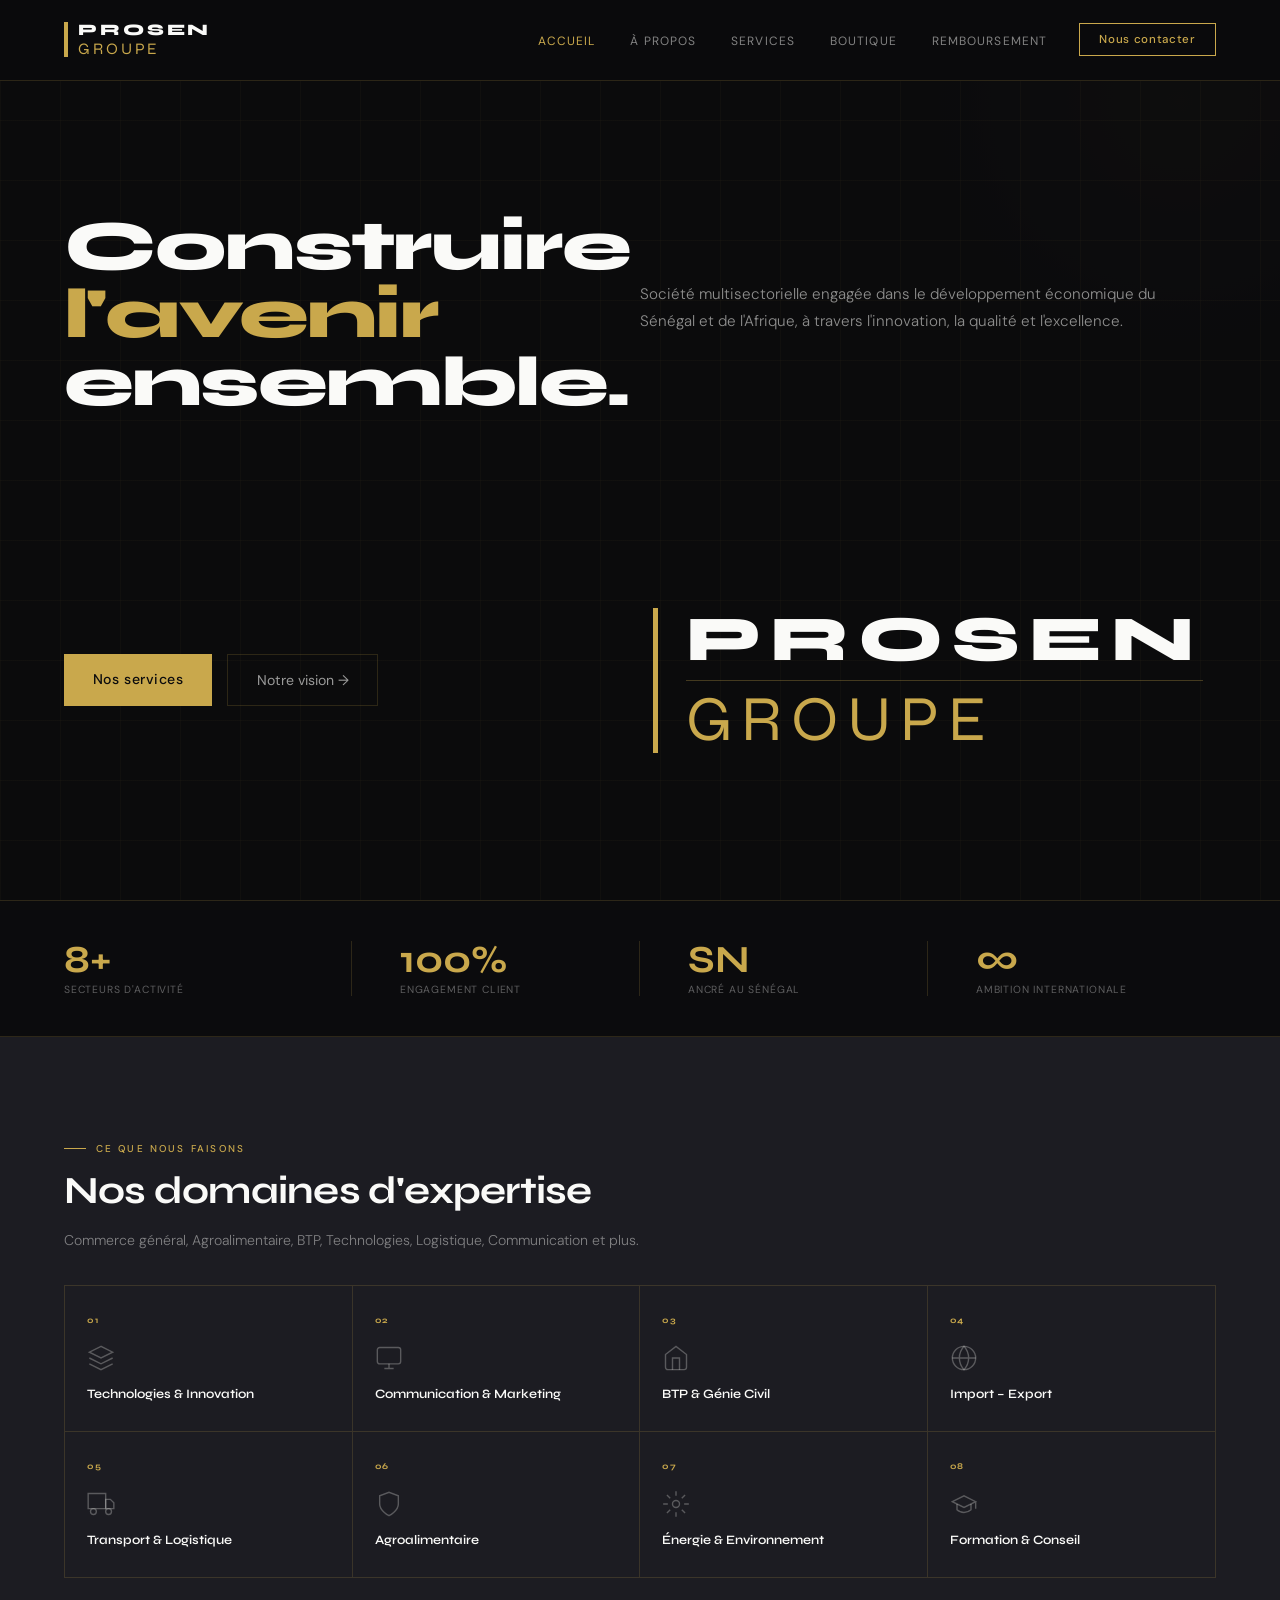
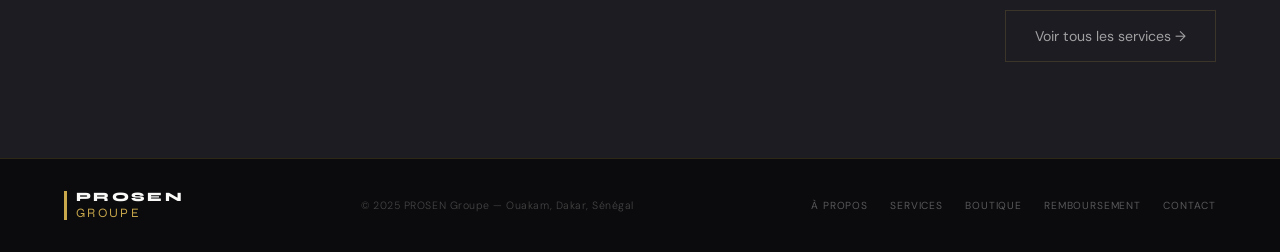
==== index.html @ 1f520aa5 "Ajout d'images professionnelles sur 3 pages Hero accueil, bloc visuel À propos, bannière Services.  " ====
<!DOCTYPE html>
<html lang="fr">
<head>
<meta charset="UTF-8"/><meta name="viewport" content="width=device-width, initial-scale=1.0"/>
<title>PROSEN Groupe — Accueil</title>
<link rel="preconnect" href="https://fonts.googleapis.com"/>
<link rel="preconnect" href="https://fonts.gstatic.com" crossorigin/>
<link href="https://fonts.googleapis.com/css2?family=Syne:wght@400;600;700;800&family=DM+Sans:opsz,wght@9..40,300;9..40,400;9..40,500&display=swap" rel="stylesheet"/>
<link rel="stylesheet" href="style.css"/>
</head>
<body>
<nav id="nav">
  <a href="index.html" class="logo-mark">
    <div class="logo-bar"></div>
    <div class="logo-text-block"><span class="logo-primary">PROSEN</span><span class="logo-secondary">GROUPE</span></div>
  </a>
  <div class="nav-right">
    <ul class="nav-links-desktop">
      <li><a href="index.html" class="active">Accueil</a></li>
      <li><a href="apropos.html">À propos</a></li>
      <li><a href="services.html">Services</a></li>
      <li><a href="boutique.html">Boutique</a></li>
      <li><a href="remboursement.html">Remboursement</a></li>
    </ul>
    <a href="contact.html" class="nav-cta">Nous contacter</a>
    <button class="burger" id="burger" type="button" aria-label="Menu"><span></span><span></span><span></span></button>
  </div>
</nav>
<div class="nav-menu" id="navMenu">
  <a href="index.html" class="active">Accueil</a>
  <a href="apropos.html">À propos</a>
  <a href="services.html">Services</a>
  <a href="boutique.html">Boutique</a>
  <a href="remboursement.html">Remboursement</a>
  <a href="contact.html" class="menu-cta">Nous contacter</a>
</div>

<main>
<section class="hero" style="background-image:url('https://images.unsplash.com/photo-1486325212027-8081e485255e?w=1400&q=80&auto=format&fit=crop');background-size:cover;background-position:center">
  <div style="position:absolute;inset:0;background:rgba(11,11,13,.82);z-index:0"></div>
  <div class="hero-grid"></div>
  <div class="hero-left hero-inner">
    <h1 class="hero-title fade-up d1">Construire<span class="accent">l'avenir</span>ensemble.</h1>
    <p class="hero-desc fade-up d2">Société multisectorielle engagée dans le développement économique du Sénégal et de l'Afrique, à travers l'innovation, la qualité et l'excellence.</p>
    <div class="hero-actions fade-up d3">
      <a href="services.html" class="btn-primary">Nos services</a>
      <a href="apropos.html" class="btn-ghost">Notre vision →</a>
    </div>
    <div class="hero-logo-display" id="heroLogoMobile">
      <div class="hero-logo-bar"></div>
      <div class="hero-logo-words">
        <div class="hero-logo-prosen">PROSEN</div>
        <div class="hero-logo-rule"></div>
        <div class="hero-logo-group">GROUPE</div>
      </div>
    </div>
  </div>
  <div id="heroLogoDesktop" style="display:none;justify-content:center;align-items:center;position:relative;z-index:1">
    <div class="hero-logo-display" style="margin:0;padding:0;border:none">
      <div class="hero-logo-bar"></div>
      <div class="hero-logo-words">
        <div class="hero-logo-prosen">PROSEN</div>
        <div class="hero-logo-rule"></div>
        <div class="hero-logo-group">GROUPE</div>
      </div>
    </div>
  </div>
</section>

<div class="stats-bar">
  <div class="stat-item"><div class="stat-num">8+</div><div class="stat-label">Secteurs d'activité</div></div>
  <div class="stat-item"><div class="stat-num">100%</div><div class="stat-label">Engagement client</div></div>
  <div class="stat-item"><div class="stat-num">SN</div><div class="stat-label">Ancré au Sénégal</div></div>
  <div class="stat-item"><div class="stat-num">∞</div><div class="stat-label">Ambition internationale</div></div>
</div>

<section class="sec" style="background:var(--ink2)">
  <div class="sec-label">Ce que nous faisons</div>
  <h2 class="sec-title">Nos domaines d'expertise</h2>
  <p class="sec-sub" style="margin-bottom:2rem">Commerce général, Agroalimentaire, BTP, Technologies, Logistique, Communication et plus.</p>
  <div class="services-grid">
    <div class="service-card">
      <div class="service-num">01</div>
      <div class="service-icon"><svg viewBox="0 0 24 24" fill="none" stroke="currentColor" stroke-width="1.2"><path d="M12 2L2 7l10 5 10-5-10-5z"/><path d="M2 17l10 5 10-5"/><path d="M2 12l10 5 10-5"/></svg></div>
      <div class="service-name">Technologies &amp; Innovation</div>
    </div>
    <div class="service-card">
      <div class="service-num">02</div>
      <div class="service-icon"><svg viewBox="0 0 24 24" fill="none" stroke="currentColor" stroke-width="1.2"><rect x="2" y="3" width="20" height="14" rx="2"/><path d="M8 21h8M12 17v4"/></svg></div>
      <div class="service-name">Communication &amp; Marketing</div>
    </div>
    <div class="service-card">
      <div class="service-num">03</div>
      <div class="service-icon"><svg viewBox="0 0 24 24" fill="none" stroke="currentColor" stroke-width="1.2"><path d="M3 9l9-7 9 7v11a2 2 0 01-2 2H5a2 2 0 01-2-2z"/><polyline points="9 22 9 12 15 12 15 22"/></svg></div>
      <div class="service-name">BTP &amp; Génie Civil</div>
    </div>
    <div class="service-card">
      <div class="service-num">04</div>
      <div class="service-icon"><svg viewBox="0 0 24 24" fill="none" stroke="currentColor" stroke-width="1.2"><circle cx="12" cy="12" r="10"/><path d="M2 12h20M12 2a15.3 15.3 0 014 10 15.3 15.3 0 01-4 10 15.3 15.3 0 01-4-10 15.3 15.3 0 014-10z"/></svg></div>
      <div class="service-name">Import – Export</div>
    </div>
  </div>
  <div class="services-row2">
    <div class="service-card">
      <div class="service-num">05</div>
      <div class="service-icon"><svg viewBox="0 0 24 24" fill="none" stroke="currentColor" stroke-width="1.2"><path d="M1 3h15v13H1z"/><path d="M16 8h4l3 3v5h-7V8z"/><circle cx="5.5" cy="18.5" r="2.5"/><circle cx="18.5" cy="18.5" r="2.5"/></svg></div>
      <div class="service-name">Transport &amp; Logistique</div>
    </div>
    <div class="service-card">
      <div class="service-num">06</div>
      <div class="service-icon"><svg viewBox="0 0 24 24" fill="none" stroke="currentColor" stroke-width="1.2"><path d="M12 22s8-4 8-10V5l-8-3-8 3v7c0 6 8 10 8 10z"/></svg></div>
      <div class="service-name">Agroalimentaire</div>
    </div>
    <div class="service-card">
      <div class="service-num">07</div>
      <div class="service-icon"><svg viewBox="0 0 24 24" fill="none" stroke="currentColor" stroke-width="1.2"><circle cx="12" cy="12" r="3"/><path d="M12 1v4M12 19v4M4.22 4.22l2.83 2.83M16.95 16.95l2.83 2.83M1 12h4M19 12h4M4.22 19.78l2.83-2.83M16.95 7.05l2.83-2.83"/></svg></div>
      <div class="service-name">Énergie &amp; Environnement</div>
    </div>
    <div class="service-card">
      <div class="service-num">08</div>
      <div class="service-icon"><svg viewBox="0 0 24 24" fill="none" stroke="currentColor" stroke-width="1.2"><path d="M22 10v6M2 10l10-5 10 5-10 5z"/><path d="M6 12v5c3 3 9 3 12 0v-5"/></svg></div>
      <div class="service-name">Formation &amp; Conseil</div>
    </div>
  </div>
  <div style="margin-top:2rem;text-align:right">
    <a href="services.html" class="btn-ghost" style="display:inline-flex">Voir tous les services →</a>
  </div>
</section>
</main>

<footer>
  <div class="logo-mark" style="gap:9px">
    <div class="logo-bar" style="min-height:24px;width:3px"></div>
    <div class="logo-text-block">
      <span style="font-family:'Syne',sans-serif;font-weight:800;font-size:.8rem;letter-spacing:.18em;color:#FAFAF8;line-height:1">PROSEN</span>
      <span style="font-family:'Syne',sans-serif;font-weight:400;font-size:.8rem;letter-spacing:.18em;color:#C9A84C;line-height:1">GROUPE</span>
    </div>
  </div>
  <div class="footer-copy">© 2025 PROSEN Groupe — Ouakam, Dakar, Sénégal</div>
  <div class="footer-links">
    <a href="apropos.html">À propos</a>
    <a href="services.html">Services</a>
    <a href="boutique.html">Boutique</a>
    <a href="remboursement.html">Remboursement</a>
    <a href="contact.html">Contact</a>
  </div>
</footer>
<script src="nav.js"></script>
<script>
function handleResize(){
  const d=window.innerWidth>=1024;
  document.getElementById('heroLogoMobile').style.display=d?'none':'flex';
  document.getElementById('heroLogoDesktop').style.display=d?'flex':'none';
}
handleResize();window.addEventListener('resize',handleResize);
</script>
</body>
</html>
---- style.css ----
:root{
  --gold:#C9A84C;--gold-l:#E8C96A;--gold-d:#9A7A30;
  --ink:#0B0B0D;--ink2:#1C1C22;
  --w:#FAFAF8;--off:#F2F0EA;
  --bd:rgba(201,168,76,.18);
  --D:'Syne',sans-serif;--B:'DM Sans',sans-serif;
}
*,*::before,*::after{box-sizing:border-box;margin:0;padding:0}
html{scroll-behavior:smooth}
body{font-family:var(--B);background:var(--ink);color:var(--w);overflow-x:hidden;min-height:100vh;display:flex;flex-direction:column}
main{flex:1}

@keyframes fadeUp{from{opacity:0;transform:translateY(20px)}to{opacity:1;transform:none}}
@keyframes barGrow{from{transform:scaleY(0);opacity:0}to{transform:scaleY(1);opacity:1}}
.fade-up{animation:fadeUp .8s cubic-bezier(.4,0,.2,1) both}
.d1{animation-delay:.1s}.d2{animation-delay:.22s}.d3{animation-delay:.34s}

/* ── LOGO ── */
.logo-mark{display:flex;align-items:stretch;gap:10px;text-decoration:none}
.logo-bar{width:4px;background:var(--gold);flex-shrink:0;min-height:32px}
.logo-text-block{display:flex;flex-direction:column;justify-content:center;gap:3px}
.logo-primary{font-family:var(--D);font-weight:800;font-size:1rem;letter-spacing:.18em;color:var(--w);line-height:1}
.logo-secondary{font-family:var(--D);font-weight:400;font-size:1rem;letter-spacing:.18em;color:var(--gold);line-height:1}

/* ── NAV ── */
nav{position:fixed;top:0;left:0;right:0;z-index:200;background:rgba(11,11,13,.96);backdrop-filter:blur(20px);-webkit-backdrop-filter:blur(20px);border-bottom:.5px solid var(--bd);padding:1rem 1.5rem;display:flex;align-items:center;justify-content:space-between}
.nav-right{display:flex;align-items:center;gap:1rem}
.nav-cta{font-family:var(--B);font-size:.72rem;font-weight:500;letter-spacing:.06em;padding:.5rem 1.2rem;border:1px solid var(--gold);color:var(--gold);text-decoration:none;transition:all .2s}
.nav-cta:hover{background:var(--gold);color:var(--ink)}
.nav-links-desktop{display:none}
.burger{width:44px;height:44px;display:flex;flex-direction:column;justify-content:center;gap:5px;cursor:pointer;padding:8px;border:none;background:transparent;touch-action:manipulation;-webkit-tap-highlight-color:transparent;flex-shrink:0}
.burger span{display:block;height:1.5px;background:var(--w);transition:all .3s;transform-origin:center;pointer-events:none}
.burger.open span:nth-child(1){transform:translateY(6.5px) rotate(45deg)}
.burger.open span:nth-child(2){opacity:0;transform:scaleX(0)}
.burger.open span:nth-child(3){transform:translateY(-6.5px) rotate(-45deg)}
.nav-menu{position:fixed;top:0;left:0;right:0;bottom:0;background:#0B0B0D;z-index:198;display:flex;flex-direction:column;align-items:center;justify-content:center;gap:2rem;transform:translateX(100%);transition:transform .35s cubic-bezier(.4,0,.2,1)}
.nav-menu.open{transform:none}
.nav-menu a{font-family:var(--D);font-weight:700;font-size:1.6rem;letter-spacing:.1em;color:rgba(250,250,248,.7);text-decoration:none;transition:color .2s}
.nav-menu a:hover,.nav-menu a.active{color:var(--gold)}
.nav-menu .menu-cta{margin-top:.5rem;padding:.8rem 2.2rem;border:1px solid var(--gold);color:var(--gold);font-size:.9rem;font-family:var(--B);font-weight:500;letter-spacing:.08em;text-decoration:none;transition:all .2s}
.nav-menu .menu-cta:hover{background:var(--gold);color:var(--ink)}
.nav-links-desktop a.active{color:var(--gold)}

/* ── PAGE HEADER ── */
.page-header{padding:9rem 1.5rem 3rem;border-bottom:.5px solid var(--bd)}
.page-header .sec-label{margin-bottom:.8rem}
.page-header h1{font-family:var(--D);font-weight:800;font-size:clamp(2.4rem,9vw,4rem);line-height:.97;letter-spacing:-.025em;margin-bottom:1rem}
.page-header h1 .accent{color:var(--gold)}
.page-header p{font-size:.9rem;font-weight:300;color:rgba(250,250,248,.45);max-width:480px;line-height:1.75}

/* ── SECTIONS ── */
.sec{padding:4rem 1.5rem}
.sec-label{display:inline-flex;align-items:center;gap:.6rem;font-size:.62rem;font-weight:500;letter-spacing:.22em;text-transform:uppercase;color:var(--gold);margin-bottom:1rem}
.sec-label::before{content:'';width:22px;height:1px;background:var(--gold)}
.sec-title{font-family:var(--D);font-weight:700;font-size:clamp(1.7rem,6vw,2.4rem);line-height:1.06;letter-spacing:-.02em;margin-bottom:1rem}
.sec-sub{font-size:.88rem;font-weight:300;color:rgba(250,250,248,.45);line-height:1.75}

/* ── SERVICES GRID ── */
.services-grid,.services-row2{display:grid;grid-template-columns:1fr 1fr;border:.5px solid var(--bd)}
.services-row2{border-top:none}
.service-card{padding:1.8rem 1.4rem;border-right:.5px solid var(--bd);position:relative;overflow:hidden;transition:background .3s}
.service-card:nth-child(2n){border-right:none}
.service-card:not(:nth-last-child(-n+2)){border-bottom:.5px solid var(--bd)}
.service-card::after{content:'';position:absolute;bottom:0;left:0;right:0;height:2px;background:var(--gold);transform:scaleX(0);transform-origin:left;transition:transform .4s cubic-bezier(.4,0,.2,1)}
.service-card:hover::after{transform:scaleX(1)}
.service-card:hover{background:rgba(201,168,76,.04)}
.service-num{font-family:var(--D);font-size:.55rem;font-weight:700;letter-spacing:.16em;color:var(--gold);margin-bottom:1.2rem}
.service-icon{width:28px;height:28px;margin-bottom:.9rem;color:rgba(250,250,248,.28)}
.service-icon svg{width:100%;height:100%}
.service-name{font-family:var(--D);font-size:.8rem;font-weight:600;line-height:1.25;color:var(--w)}

/* ── VALUES LIST ── */
.values-list{margin-top:1.8rem}
.value-item{display:flex;gap:1rem;padding:.9rem 0;border-bottom:.5px solid var(--bd)}
.value-item:last-child{border-bottom:none}
.value-num{font-family:var(--D);font-size:.55rem;font-weight:700;color:var(--gold);letter-spacing:.12em;padding-top:.1rem;min-width:22px}
.value-name{font-family:var(--D);font-size:.83rem;font-weight:600;margin-bottom:.1rem}
.value-desc{font-size:.74rem;font-weight:300;color:rgba(250,250,248,.42);line-height:1.55}

/* ── SECTEURS ── */
.secteurs-grid{display:grid;grid-template-columns:1fr;gap:.8rem;margin-top:2rem}
.secteur-card{background:var(--ink2);border:.5px solid var(--bd);padding:1.4rem;transition:all .25s;display:flex;align-items:flex-start;gap:1rem}
.secteur-card:hover{border-color:var(--gold);transform:translateY(-2px)}
.secteur-icon{width:18px;height:18px;flex-shrink:0;margin-top:.2rem;color:var(--gold)}
.secteur-icon svg{width:100%;height:100%}
.secteur-name{font-family:var(--D);font-size:.88rem;font-weight:700;color:var(--w);margin-bottom:.3rem;line-height:1.2}
.secteur-desc{font-size:.75rem;font-weight:300;color:rgba(250,250,248,.4);line-height:1.6}

/* ── CONTACT ── */
.contact-detail{display:flex;gap:1rem;align-items:flex-start;padding:1.1rem 0;border-bottom:.5px solid var(--bd)}
.contact-detail:last-child{border-bottom:none}
.contact-icon{width:32px;height:32px;flex-shrink:0;border:.5px solid var(--bd);display:flex;align-items:center;justify-content:center;color:var(--gold)}
.contact-icon svg{width:14px;height:14px}
.contact-key{font-size:.6rem;letter-spacing:.13em;text-transform:uppercase;color:rgba(250,250,248,.32);margin-bottom:.2rem}
.contact-val{font-size:.86rem;color:var(--w)}
.contact-val a{color:var(--w);text-decoration:none;transition:color .2s}
.contact-val a:hover{color:var(--gold)}
.form-group{margin-bottom:.85rem}
.form-group label{display:block;font-size:.6rem;letter-spacing:.13em;text-transform:uppercase;color:rgba(250,250,248,.32);margin-bottom:.38rem}
.form-group input,.form-group textarea,.form-group select{width:100%;background:rgba(255,255,255,.03);border:.5px solid var(--bd);color:var(--w);font-family:var(--B);font-size:.88rem;font-weight:300;padding:.85rem 1rem;outline:none;transition:border-color .2s;appearance:none;-webkit-appearance:none;border-radius:0}
.form-group input::placeholder,.form-group textarea::placeholder{color:rgba(250,250,248,.18)}
.form-group input:focus,.form-group textarea:focus,.form-group select:focus{border-color:var(--gold)}
.form-group select option{background:var(--ink2);color:var(--w)}
.form-group textarea{height:100px;resize:none}
.form-submit{width:100%;padding:.95rem;background:var(--gold);color:var(--ink);font-family:var(--B);font-weight:500;font-size:.85rem;letter-spacing:.07em;text-transform:uppercase;border:none;cursor:pointer;transition:background .2s}
.form-submit:hover{background:var(--gold-l)}

/* ── POLITIQUE ── */
.politique-intro{border-left:2px solid var(--gold);padding:.8rem 1.2rem;margin-bottom:2rem}
.politique-intro p{font-size:.8rem;font-weight:300;color:rgba(250,250,248,.5);line-height:1.72}
.politique-article{padding:1.2rem 0;border-bottom:.5px solid var(--bd)}
.politique-article:last-child{border-bottom:none}
.art-num{font-family:var(--D);font-size:.55rem;font-weight:700;letter-spacing:.16em;color:var(--gold);margin-bottom:.5rem}
.art-title{font-family:var(--D);font-size:.88rem;font-weight:600;margin-bottom:.6rem;color:var(--w)}
.art-body{font-size:.78rem;font-weight:300;color:rgba(250,250,248,.45);line-height:1.75}
.art-body ul{padding-left:1rem;margin-top:.4rem}
.art-body li{margin-bottom:.3rem}
.art-body li::marker{color:var(--gold)}

/* ── BOUTIQUE ── */
.boutique-box{border:.5px solid var(--bd);position:relative;overflow:hidden;padding:4rem 1.5rem;text-align:center;margin-top:2rem}
.boutique-box::before{content:'';position:absolute;inset:0;background-image:linear-gradient(rgba(201,168,76,.03) 1px,transparent 1px),linear-gradient(90deg,rgba(201,168,76,.03) 1px,transparent 1px);background-size:40px 40px;pointer-events:none}
.boutique-icon{width:44px;height:44px;margin:0 auto 1.6rem;color:rgba(201,168,76,.4);position:relative;z-index:1}
.boutique-icon svg{width:100%;height:100%}
.boutique-badge{position:relative;z-index:1;display:inline-block;border:.5px solid rgba(201,168,76,.32);color:var(--gold);font-family:var(--D);font-size:.58rem;font-weight:700;letter-spacing:.28em;text-transform:uppercase;padding:.4rem 1.1rem;margin-bottom:1.6rem}
.boutique-title{position:relative;z-index:1;font-family:var(--D);font-size:clamp(1.5rem,5vw,2.2rem);font-weight:800;color:var(--w);letter-spacing:-.02em;margin-bottom:.9rem;line-height:1.1}
.boutique-desc{position:relative;z-index:1;font-size:.85rem;font-weight:300;color:rgba(250,250,248,.4);max-width:400px;margin:0 auto 2rem;line-height:1.75}
.boutique-form{position:relative;z-index:1;display:flex;flex-wrap:wrap;gap:.5rem;max-width:400px;margin:0 auto}
.boutique-form input{flex:1;min-width:200px;background:rgba(255,255,255,.04);border:.5px solid var(--bd);color:var(--w);font-family:var(--B);font-size:.85rem;font-weight:300;padding:.8rem 1rem;outline:none;border-radius:0;-webkit-appearance:none;transition:border-color .2s}
.boutique-form input:focus{border-color:var(--gold)}
.boutique-form input::placeholder{color:rgba(250,250,248,.22)}
.boutique-form button{background:var(--gold);color:var(--ink);font-family:var(--B);font-weight:500;font-size:.8rem;letter-spacing:.07em;text-transform:uppercase;border:none;padding:.8rem 1.4rem;cursor:pointer;transition:background .2s;white-space:nowrap}
.boutique-form button:hover{background:var(--gold-l)}
.boutique-confirm{display:none;position:relative;z-index:1;margin-top:1rem;font-size:.8rem;color:var(--gold);letter-spacing:.05em}

/* ── STATS ── */
.stats-bar{display:grid;grid-template-columns:1fr 1fr;border-top:.5px solid var(--bd);border-bottom:.5px solid var(--bd)}
.stat-item{padding:1.5rem;border-right:.5px solid var(--bd);border-bottom:.5px solid var(--bd)}
.stat-item:nth-child(2){border-right:none}
.stat-item:nth-child(3){border-bottom:none}
.stat-item:nth-child(4){border-right:none;border-bottom:none}
.stat-num{font-family:var(--D);font-size:2rem;font-weight:700;color:var(--gold);line-height:1;margin-bottom:.25rem}
.stat-label{font-size:.65rem;font-weight:400;letter-spacing:.08em;text-transform:uppercase;color:rgba(250,250,248,.35)}

/* ── HERO (accueil) ── */
.hero{min-height:100svh;padding:80px 1.5rem 3rem;display:flex;flex-direction:column;justify-content:center;position:relative;overflow:hidden}
.hero::before{content:'';position:absolute;top:-150px;right:-150px;width:500px;height:500px;border-radius:50%;background:radial-gradient(circle,rgba(201,168,76,.08) 0%,transparent 70%);pointer-events:none}
.hero-grid{position:absolute;inset:0;background-image:linear-gradient(rgba(201,168,76,.03) 1px,transparent 1px),linear-gradient(90deg,rgba(201,168,76,.03) 1px,transparent 1px);background-size:60px 60px;pointer-events:none}
.hero-inner{position:relative;z-index:1}
.hero-title{font-family:var(--D);font-weight:800;font-size:clamp(2.8rem,12vw,4.5rem);line-height:.97;letter-spacing:-.025em;margin-bottom:1.5rem}
.hero-title .accent{color:var(--gold);display:block}
.hero-desc{font-size:.95rem;font-weight:300;line-height:1.78;color:rgba(250,250,248,.55);margin-bottom:2.2rem;max-width:520px}
.hero-actions{display:flex;flex-direction:column;gap:.9rem}
.btn-primary{padding:1rem 1.8rem;background:var(--gold);color:var(--ink);font-family:var(--B);font-weight:500;font-size:.88rem;letter-spacing:.04em;border:none;cursor:pointer;text-align:center;text-decoration:none;display:inline-block;transition:background .2s}
.btn-primary:hover{background:var(--gold-l)}
.btn-ghost{padding:1rem 1.8rem;color:rgba(250,250,248,.6);font-family:var(--B);font-size:.88rem;text-align:center;display:inline-flex;align-items:center;gap:.5rem;text-decoration:none;border:.5px solid var(--bd);transition:color .2s,border-color .2s}
.btn-ghost:hover{color:var(--gold);border-color:var(--gold)}
.hero-logo-display{display:flex;align-items:stretch;gap:18px;margin-top:3rem;padding-top:2rem;border-top:.5px solid var(--bd)}
.hero-logo-bar{width:5px;background:var(--gold);animation:barGrow .9s cubic-bezier(.4,0,.2,1) both .3s;transform-origin:top}
.hero-logo-words{display:flex;flex-direction:column;justify-content:center;gap:8px}
.hero-logo-prosen{font-family:var(--D);font-weight:800;font-size:clamp(2.2rem,10vw,3.5rem);letter-spacing:.14em;color:var(--w);line-height:1;animation:fadeUp .9s both .4s}
.hero-logo-rule{height:.5px;background:rgba(201,168,76,.3)}
.hero-logo-group{font-family:var(--D);font-weight:400;font-size:clamp(2.2rem,10vw,3.5rem);letter-spacing:.14em;color:var(--gold);line-height:1;animation:fadeUp .9s both .55s}

/* ── FOOTER ── */
footer{border-top:.5px solid var(--bd);padding:2rem 1.5rem;display:flex;flex-direction:column;align-items:center;gap:1rem;text-align:center}
.footer-copy{font-size:.66rem;font-weight:300;color:rgba(250,250,248,.24);letter-spacing:.05em}
.footer-links{display:flex;gap:1.4rem;flex-wrap:wrap;justify-content:center}
.footer-links a{font-size:.64rem;color:rgba(250,250,248,.32);text-decoration:none;letter-spacing:.08em;text-transform:uppercase;transition:color .2s}
.footer-links a:hover,.footer-links a.active{color:var(--gold)}

/* ── RESPONSIVE ── */
@media(min-width:640px){
  .page-header{padding:9rem 3rem 3rem}
  .sec{padding:5rem 3rem}
  .stats-bar{grid-template-columns:repeat(4,1fr)}
  .stat-item{border-bottom:none}
  .stat-item:nth-child(2){border-right:.5px solid var(--bd)}
  .stat-item:nth-child(3){border-bottom:none}
  .secteurs-grid{grid-template-columns:1fr 1fr}
  .hero{padding:80px 3rem 3rem}
  .hero-actions{flex-direction:row}
  footer{flex-direction:row;justify-content:space-between;text-align:left}
}

@media(min-width:1024px){
  nav{padding:1.4rem 4rem}
  .burger{display:none}
  .nav-links-desktop{display:flex;gap:2.2rem;list-style:none}
  .nav-links-desktop a{font-family:var(--B);font-size:.75rem;font-weight:400;letter-spacing:.09em;text-transform:uppercase;color:rgba(250,250,248,.5);text-decoration:none;transition:color .2s}
  .nav-links-desktop a:hover,.nav-links-desktop a.active{color:var(--gold)}
  .nav-right{gap:2rem}
  .page-header{padding:10rem 4rem 4rem}
  .sec{padding:6rem 4rem}
  .services-grid,.services-row2{grid-template-columns:repeat(4,1fr)}
  .service-card{border-right:.5px solid var(--bd);border-bottom:none}
  .service-card:nth-child(2n){border-right:.5px solid var(--bd)}
  .service-card:last-child{border-right:none}
  .services-row2 .service-card{border-bottom:none}
  .services-row2 .service-card:last-child{border-right:none}
  .service-card:not(:nth-last-child(-n+2)){border-bottom:none}
  .secteurs-grid{grid-template-columns:repeat(3,1fr)}
  .stats-bar{padding:2.5rem 4rem}
  .stat-item{padding:0 3rem}
  .stat-item:first-child{padding-left:0}
  .stat-item:last-child{border-right:none}
  .stat-num{font-size:2.4rem}
  .hero{min-height:100vh;padding:8rem 4rem 4rem;display:grid;grid-template-columns:1fr 1fr;align-items:center}
  .hero-inner{display:contents}
  .hero-left{position:relative;z-index:1}
  .hero-title{font-size:clamp(3rem,5.5vw,5rem)}
  .hero-actions{flex-direction:row}
  .hero-logo-display{margin-top:0;padding-top:0;border-top:none;justify-content:center;align-items:stretch;gap:28px}
  .hero-logo-prosen,.hero-logo-group{font-size:clamp(3rem,5vw,4.6rem)}
  footer{padding:2rem 4rem;flex-direction:row;text-align:left}
  .contact-grid{display:grid;grid-template-columns:1fr 1fr;gap:8rem;align-items:start}
  .politique-grid{display:grid;grid-template-columns:1fr 1fr;gap:0;border:.5px solid var(--bd)}
  .politique-grid .politique-article{padding:1.6rem;border-right:.5px solid var(--bd);border-bottom:.5px solid var(--bd);border-top:none;border-left:none}
  .politique-grid .politique-article:nth-child(2n){border-right:none}
  .politique-grid .politique-article:nth-last-child(-n+2){border-bottom:none}
  .politique-intro{margin-bottom:0;padding:2rem 4rem}
}
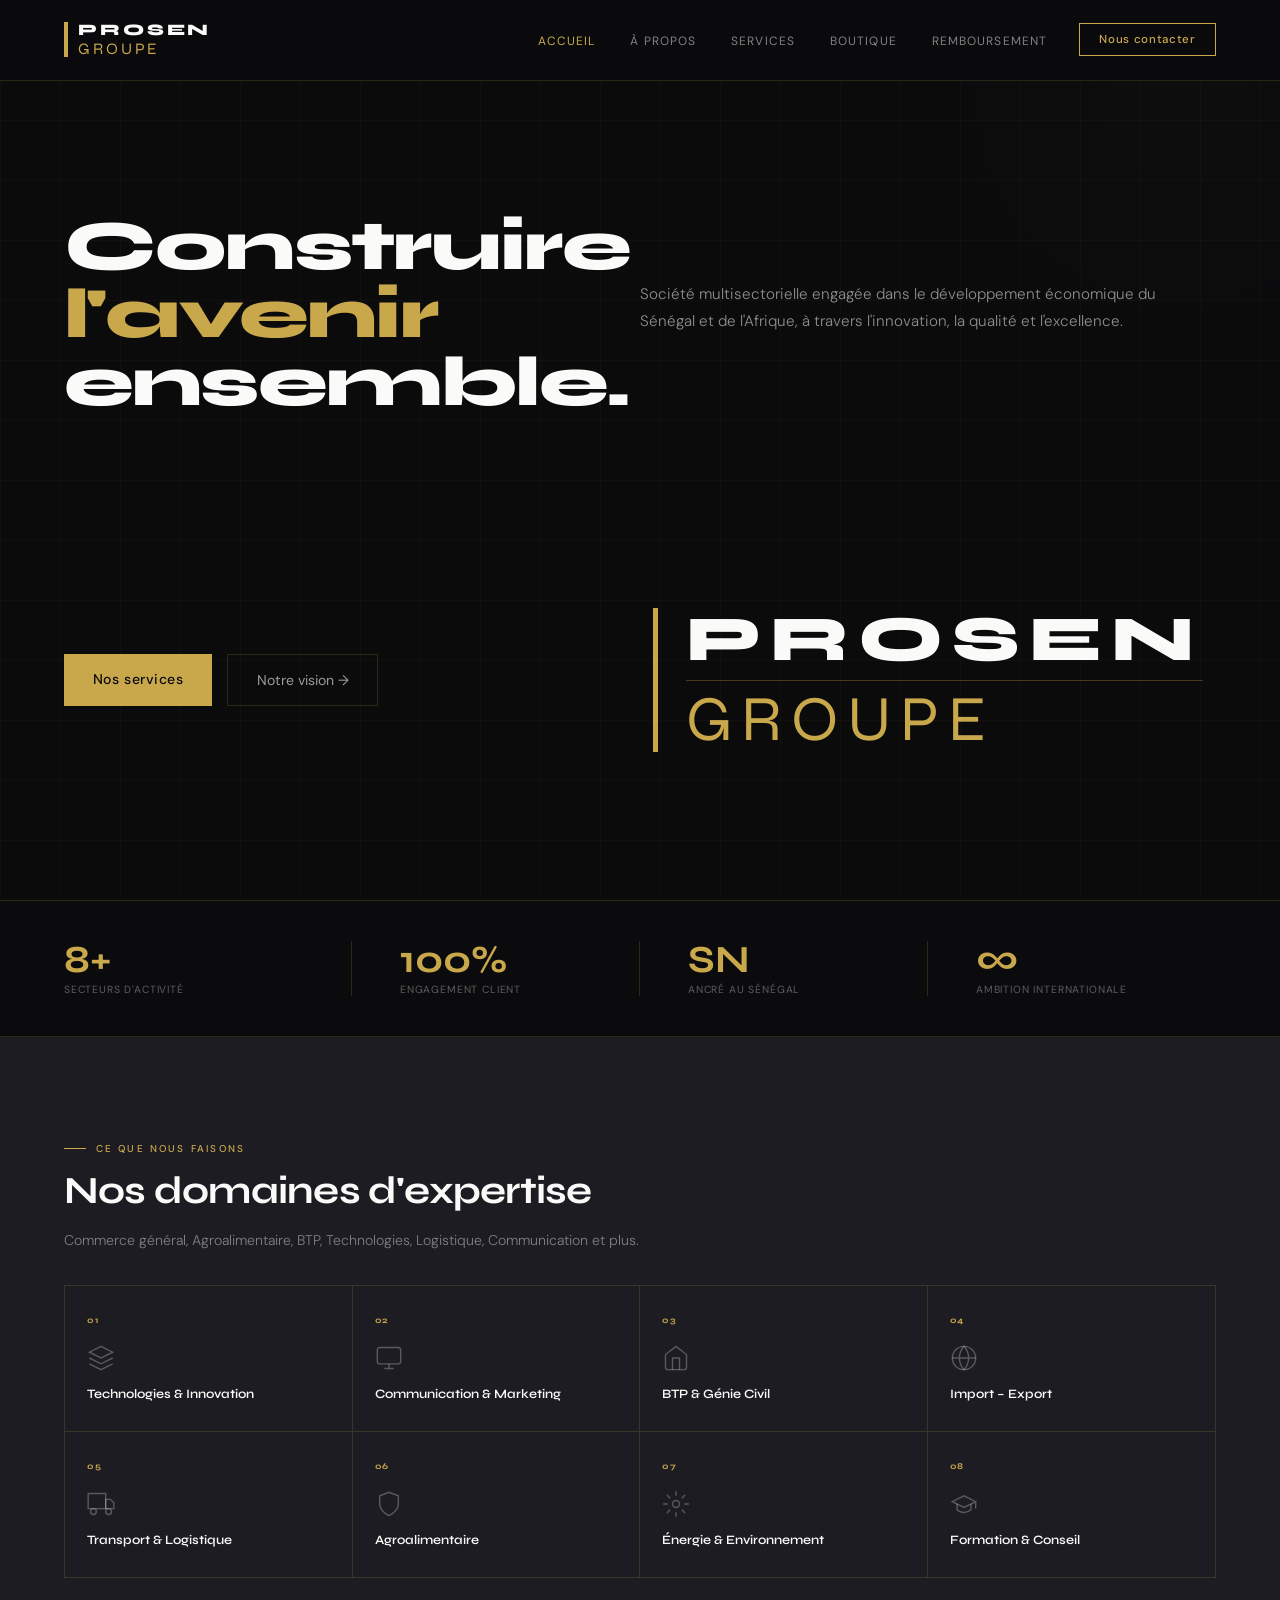
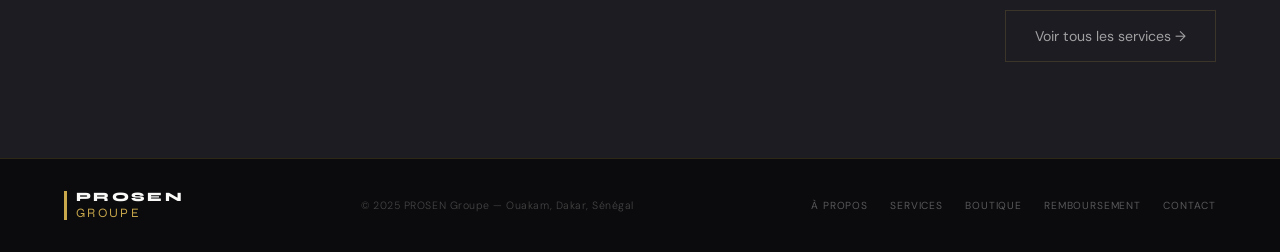
==== commit 83901921: "Remplacement images hero et à propos — meilleure cohérence avec les activités Co-Authored-By: Claude" ====
--- a/index.html
+++ b/index.html
@@ -36,7 +36,7 @@
 </div>
 
 <main>
-<section class="hero" style="background-image:url('https://images.unsplash.com/photo-1486325212027-8081e485255e?w=1400&q=80&auto=format&fit=crop');background-size:cover;background-position:center">
+<section class="hero" style="background-image:url('https://images.unsplash.com/photo-1454165804606-c3d57bc86b40?w=1400&q=80&auto=format&fit=crop');background-size:cover;background-position:center">
   <div style="position:absolute;inset:0;background:rgba(11,11,13,.82);z-index:0"></div>
   <div class="hero-grid"></div>
   <div class="hero-left hero-inner">
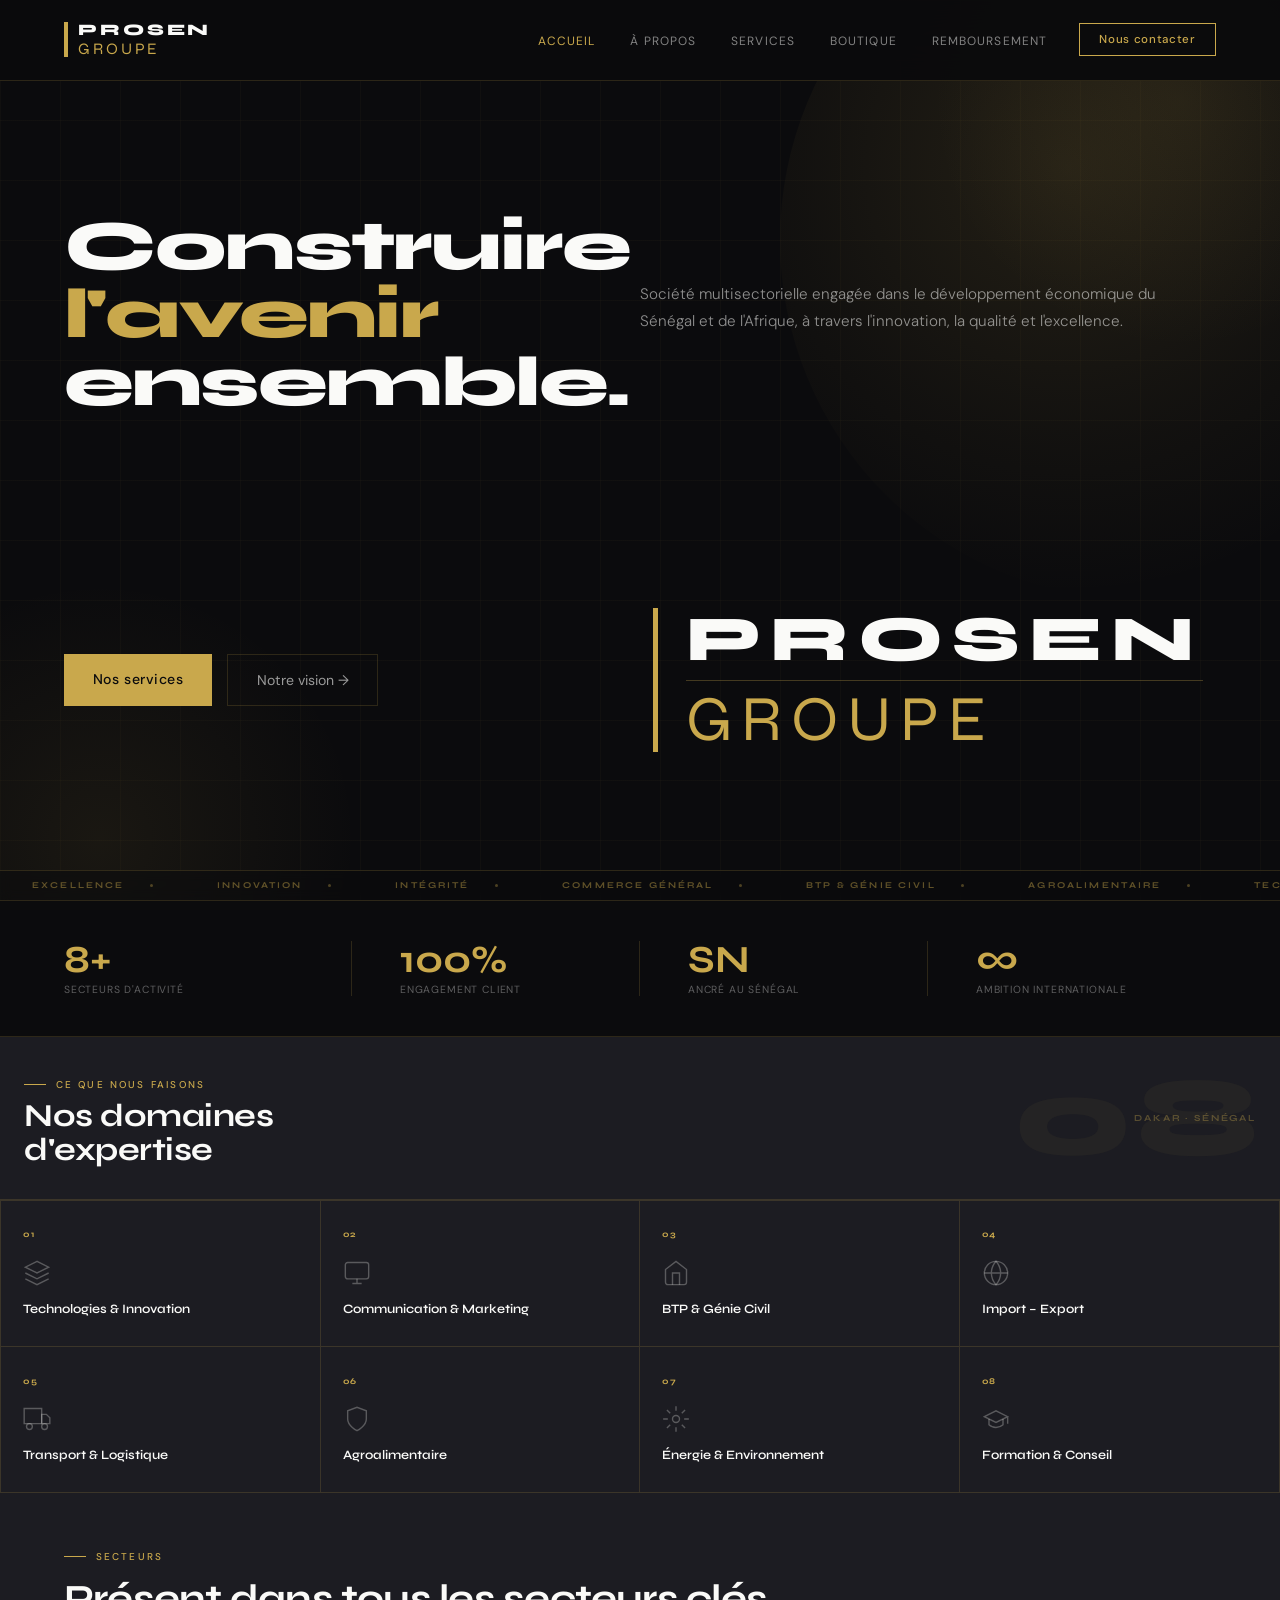
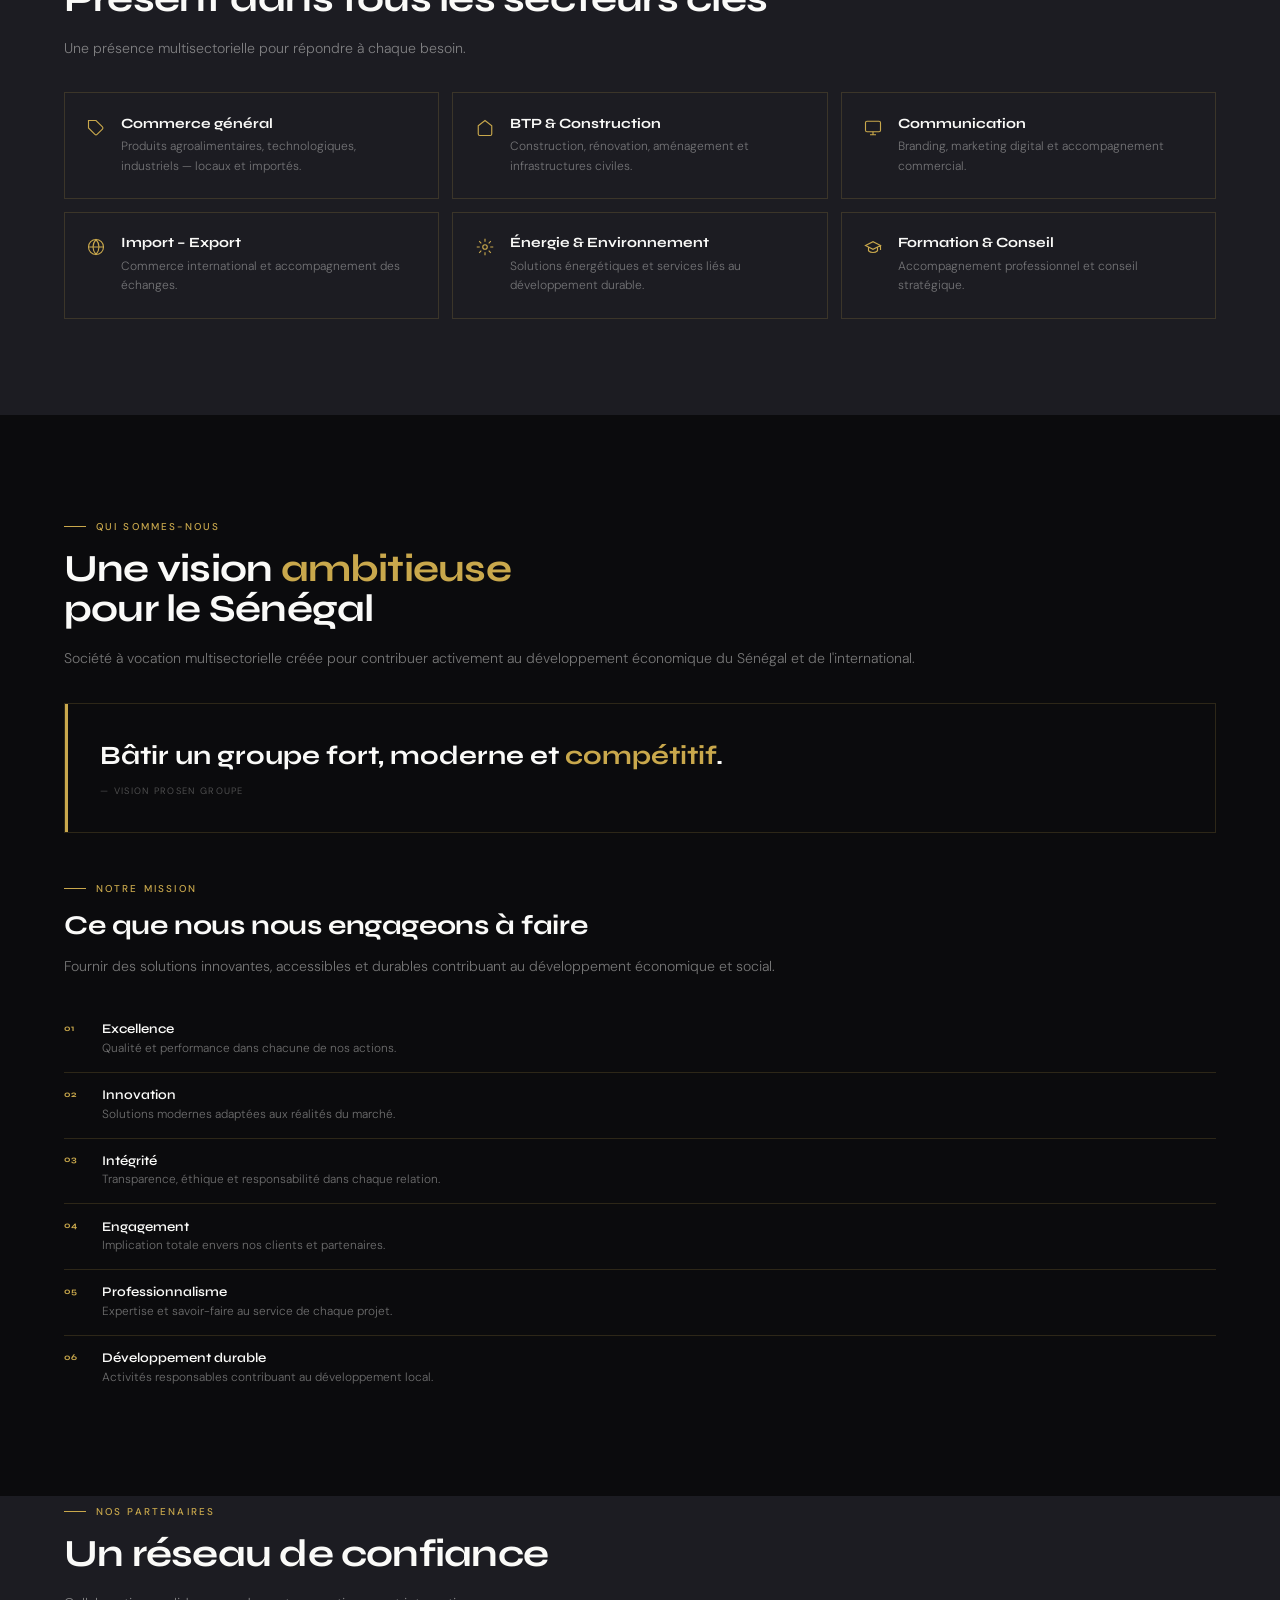
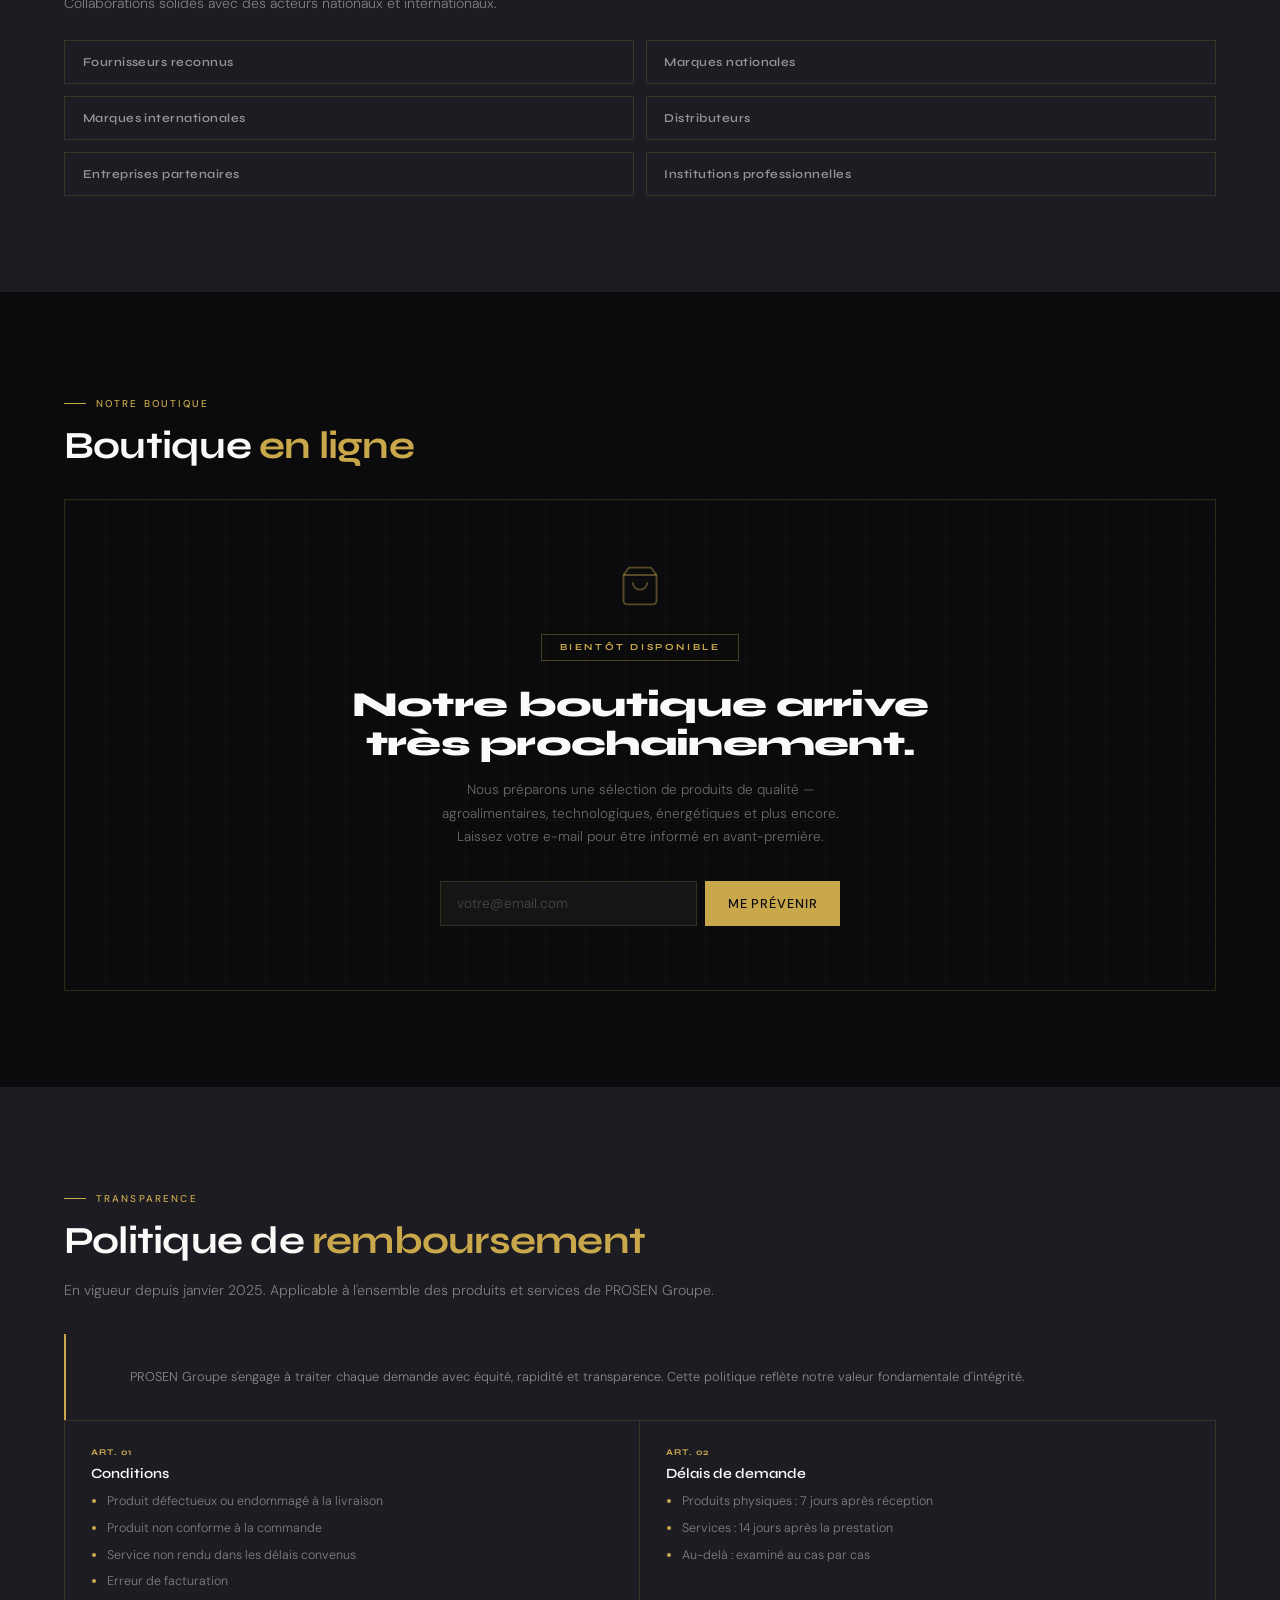
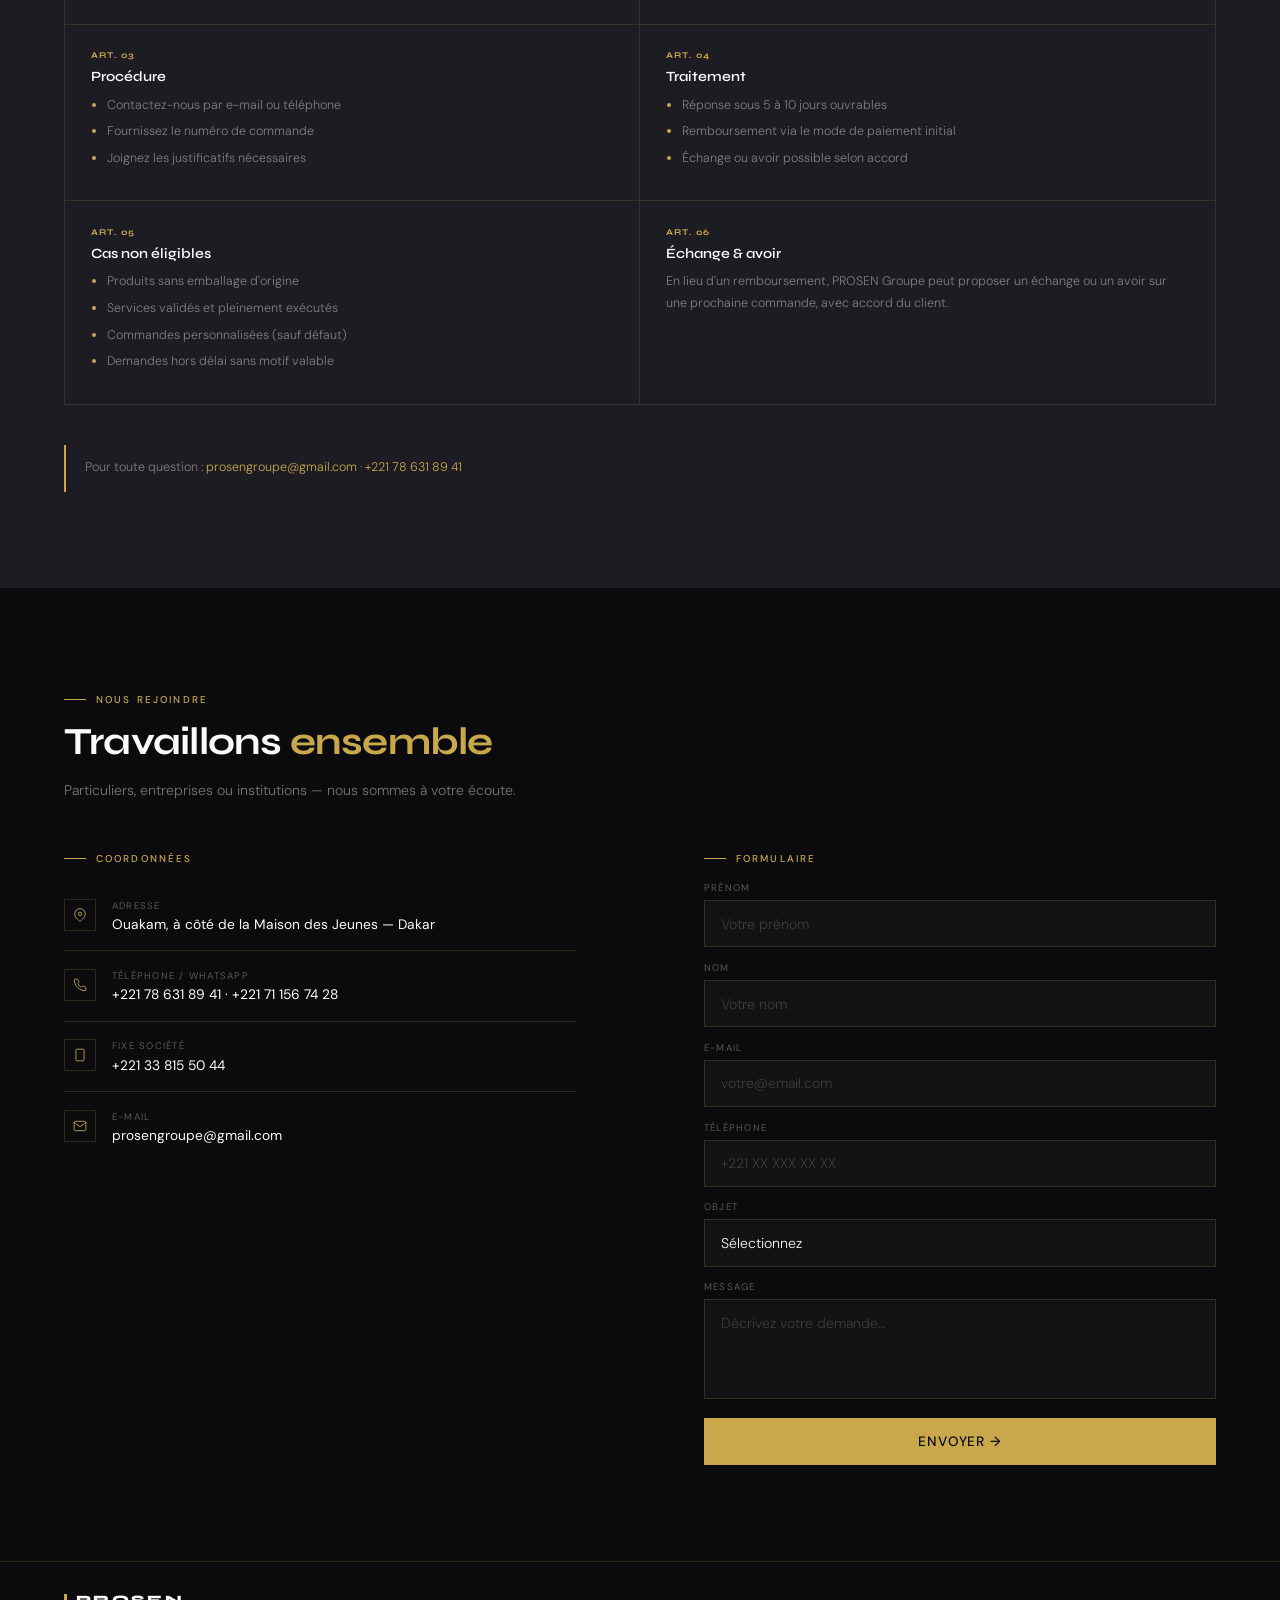
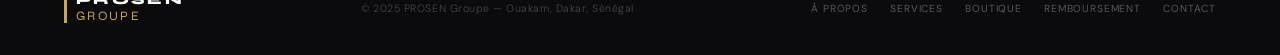
==== commit 0db9b35b: "Site mono-page — suppression photos, hero animé avec ticker - Fusion des 6 pages en un seul index.ht" ====
--- a/index.html
+++ b/index.html
@@ -2,49 +2,83 @@
 <html lang="fr">
 <head>
 <meta charset="UTF-8"/><meta name="viewport" content="width=device-width, initial-scale=1.0"/>
-<title>PROSEN Groupe — Accueil</title>
+<title>PROSEN Groupe — Dakar, Sénégal</title>
 <link rel="preconnect" href="https://fonts.googleapis.com"/>
 <link rel="preconnect" href="https://fonts.gstatic.com" crossorigin/>
 <link href="https://fonts.googleapis.com/css2?family=Syne:wght@400;600;700;800&family=DM+Sans:opsz,wght@9..40,300;9..40,400;9..40,500&display=swap" rel="stylesheet"/>
 <link rel="stylesheet" href="style.css"/>
+<style>
+@keyframes orbFloat{0%,100%{transform:translate(0,0) scale(1)}33%{transform:translate(40px,-25px) scale(1.06)}66%{transform:translate(-25px,20px) scale(.96)}}
+@keyframes tickerScroll{from{transform:translateX(0)}to{transform:translateX(-50%)}}
+
+.hero-orb{position:absolute;top:-120px;right:-220px;width:720px;height:720px;border-radius:50%;background:radial-gradient(circle at 40% 40%,rgba(201,168,76,.13) 0%,rgba(201,168,76,.04) 45%,transparent 70%);animation:orbFloat 14s ease-in-out infinite;pointer-events:none;z-index:0}
+.hero-orb2{position:absolute;bottom:-220px;left:-180px;width:560px;height:560px;border-radius:50%;background:radial-gradient(circle,rgba(201,168,76,.08) 0%,transparent 65%);animation:orbFloat 18s ease-in-out infinite reverse;pointer-events:none;z-index:0}
+
+.hero-ticker{position:absolute;bottom:0;left:0;right:0;overflow:hidden;border-top:.5px solid var(--bd);z-index:2;background:rgba(11,11,13,.55);backdrop-filter:blur(6px)}
+.hero-ticker-inner{display:flex;white-space:nowrap;animation:tickerScroll 28s linear infinite}
+.hero-ticker-item{display:inline-flex;align-items:center;gap:1.6rem;padding:.6rem 2rem;font-family:var(--D);font-size:.56rem;font-weight:700;letter-spacing:.24em;text-transform:uppercase;color:rgba(201,168,76,.45);flex-shrink:0}
+.hero-ticker-item .dot{width:3px;height:3px;border-radius:50%;background:var(--gold);opacity:.35;flex-shrink:0}
+
+.reveal{opacity:0;transform:translateY(26px);transition:opacity .72s cubic-bezier(.4,0,.2,1),transform .72s cubic-bezier(.4,0,.2,1)}
+.reveal.visible{opacity:1;transform:none}
+.rd1{transition-delay:.08s}.rd2{transition-delay:.18s}.rd3{transition-delay:.28s}.rd4{transition-delay:.38s}
+
+.about-statement{border:.5px solid var(--bd);padding:2.2rem 1.8rem 2.2rem 2.2rem;margin-bottom:2.5rem;position:relative;overflow:hidden}
+.about-statement::before{content:'';position:absolute;top:0;left:0;width:3px;height:100%;background:var(--gold)}
+.about-quote{font-family:var(--D);font-size:clamp(1.15rem,4vw,1.65rem);font-weight:700;line-height:1.28;color:var(--w)}
+.about-quote span{color:var(--gold)}
+.about-src{font-size:.58rem;letter-spacing:.14em;text-transform:uppercase;color:rgba(250,250,248,.28);margin-top:.75rem}
+
+.services-band{padding:2rem 1.5rem;background:var(--ink2);border-bottom:.5px solid var(--bd);display:flex;align-items:center;justify-content:space-between;overflow:hidden;position:relative}
+.services-band::after{content:'08';position:absolute;right:1rem;font-family:var(--D);font-weight:800;font-size:7rem;line-height:1;color:rgba(201,168,76,.05);pointer-events:none;top:50%;transform:translateY(-50%);letter-spacing:.05em}
+
+.partners-grid{display:grid;grid-template-columns:1fr 1fr;gap:.7rem;margin-top:1.5rem}
+.partner-item{border:.5px solid var(--bd);padding:.9rem 1.1rem;font-family:var(--D);font-size:.76rem;font-weight:600;color:rgba(250,250,248,.55);letter-spacing:.04em;transition:border-color .2s,color .2s}
+.partner-item:hover{border-color:var(--gold);color:var(--w)}
+</style>
 </head>
 <body>
+
 <nav id="nav">
-  <a href="index.html" class="logo-mark">
+  <a href="#accueil" class="logo-mark">
     <div class="logo-bar"></div>
     <div class="logo-text-block"><span class="logo-primary">PROSEN</span><span class="logo-secondary">GROUPE</span></div>
   </a>
   <div class="nav-right">
-    <ul class="nav-links-desktop">
-      <li><a href="index.html" class="active">Accueil</a></li>
-      <li><a href="apropos.html">À propos</a></li>
-      <li><a href="services.html">Services</a></li>
-      <li><a href="boutique.html">Boutique</a></li>
-      <li><a href="remboursement.html">Remboursement</a></li>
+    <ul class="nav-links-desktop" id="navDesktop">
+      <li><a href="#accueil" data-section="accueil" class="active">Accueil</a></li>
+      <li><a href="#apropos" data-section="apropos">À propos</a></li>
+      <li><a href="#services" data-section="services">Services</a></li>
+      <li><a href="#boutique" data-section="boutique">Boutique</a></li>
+      <li><a href="#remboursement" data-section="remboursement">Remboursement</a></li>
     </ul>
-    <a href="contact.html" class="nav-cta">Nous contacter</a>
+    <a href="#contact" class="nav-cta">Nous contacter</a>
     <button class="burger" id="burger" type="button" aria-label="Menu"><span></span><span></span><span></span></button>
   </div>
 </nav>
+
 <div class="nav-menu" id="navMenu">
-  <a href="index.html" class="active">Accueil</a>
-  <a href="apropos.html">À propos</a>
-  <a href="services.html">Services</a>
-  <a href="boutique.html">Boutique</a>
-  <a href="remboursement.html">Remboursement</a>
-  <a href="contact.html" class="menu-cta">Nous contacter</a>
+  <a href="#accueil" data-section="accueil" class="active">Accueil</a>
+  <a href="#apropos" data-section="apropos">À propos</a>
+  <a href="#services" data-section="services">Services</a>
+  <a href="#boutique" data-section="boutique">Boutique</a>
+  <a href="#remboursement" data-section="remboursement">Remboursement</a>
+  <a href="#contact" class="menu-cta">Nous contacter</a>
 </div>
 
 <main>
-<section class="hero" style="background-image:url('https://images.unsplash.com/photo-1454165804606-c3d57bc86b40?w=1400&q=80&auto=format&fit=crop');background-size:cover;background-position:center">
-  <div style="position:absolute;inset:0;background:rgba(11,11,13,.82);z-index:0"></div>
+
+<!-- ── ACCUEIL ── -->
+<section id="accueil" class="hero">
+  <div class="hero-orb"></div>
+  <div class="hero-orb2"></div>
   <div class="hero-grid"></div>
   <div class="hero-left hero-inner">
     <h1 class="hero-title fade-up d1">Construire<span class="accent">l'avenir</span>ensemble.</h1>
     <p class="hero-desc fade-up d2">Société multisectorielle engagée dans le développement économique du Sénégal et de l'Afrique, à travers l'innovation, la qualité et l'excellence.</p>
     <div class="hero-actions fade-up d3">
-      <a href="services.html" class="btn-primary">Nos services</a>
-      <a href="apropos.html" class="btn-ghost">Notre vision →</a>
+      <a href="#services" class="btn-primary">Nos services</a>
+      <a href="#apropos" class="btn-ghost">Notre vision →</a>
     </div>
     <div class="hero-logo-display" id="heroLogoMobile">
       <div class="hero-logo-bar"></div>
@@ -65,67 +99,314 @@
       </div>
     </div>
   </div>
-</section>
-
-<div class="stats-bar">
-  <div class="stat-item"><div class="stat-num">8+</div><div class="stat-label">Secteurs d'activité</div></div>
-  <div class="stat-item"><div class="stat-num">100%</div><div class="stat-label">Engagement client</div></div>
+  <div class="hero-ticker">
+    <div class="hero-ticker-inner">
+      <span class="hero-ticker-item">Excellence <span class="dot"></span></span>
+      <span class="hero-ticker-item">Innovation <span class="dot"></span></span>
+      <span class="hero-ticker-item">Intégrité <span class="dot"></span></span>
+      <span class="hero-ticker-item">Commerce général <span class="dot"></span></span>
+      <span class="hero-ticker-item">BTP &amp; Génie Civil <span class="dot"></span></span>
+      <span class="hero-ticker-item">Agroalimentaire <span class="dot"></span></span>
+      <span class="hero-ticker-item">Technologies &amp; Innovation <span class="dot"></span></span>
+      <span class="hero-ticker-item">Transport &amp; Logistique <span class="dot"></span></span>
+      <span class="hero-ticker-item">Import – Export <span class="dot"></span></span>
+      <span class="hero-ticker-item">Formation &amp; Conseil <span class="dot"></span></span>
+      <span class="hero-ticker-item">Énergie &amp; Environnement <span class="dot"></span></span>
+      <span class="hero-ticker-item">Excellence <span class="dot"></span></span>
+      <span class="hero-ticker-item">Innovation <span class="dot"></span></span>
+      <span class="hero-ticker-item">Intégrité <span class="dot"></span></span>
+      <span class="hero-ticker-item">Commerce général <span class="dot"></span></span>
+      <span class="hero-ticker-item">BTP &amp; Génie Civil <span class="dot"></span></span>
+      <span class="hero-ticker-item">Agroalimentaire <span class="dot"></span></span>
+      <span class="hero-ticker-item">Technologies &amp; Innovation <span class="dot"></span></span>
+      <span class="hero-ticker-item">Transport &amp; Logistique <span class="dot"></span></span>
+      <span class="hero-ticker-item">Import – Export <span class="dot"></span></span>
+      <span class="hero-ticker-item">Formation &amp; Conseil <span class="dot"></span></span>
+      <span class="hero-ticker-item">Énergie &amp; Environnement <span class="dot"></span></span>
+    </div>
+  </div>
+</section>
+
+<!-- ── STATS ── -->
+<div class="stats-bar" id="statsBar">
+  <div class="stat-item"><div class="stat-num" data-count="8" data-suffix="+">8+</div><div class="stat-label">Secteurs d'activité</div></div>
+  <div class="stat-item"><div class="stat-num" data-count="100" data-suffix="%">100%</div><div class="stat-label">Engagement client</div></div>
   <div class="stat-item"><div class="stat-num">SN</div><div class="stat-label">Ancré au Sénégal</div></div>
   <div class="stat-item"><div class="stat-num">∞</div><div class="stat-label">Ambition internationale</div></div>
 </div>
 
-<section class="sec" style="background:var(--ink2)">
-  <div class="sec-label">Ce que nous faisons</div>
-  <h2 class="sec-title">Nos domaines d'expertise</h2>
-  <p class="sec-sub" style="margin-bottom:2rem">Commerce général, Agroalimentaire, BTP, Technologies, Logistique, Communication et plus.</p>
-  <div class="services-grid">
-    <div class="service-card">
-      <div class="service-num">01</div>
-      <div class="service-icon"><svg viewBox="0 0 24 24" fill="none" stroke="currentColor" stroke-width="1.2"><path d="M12 2L2 7l10 5 10-5-10-5z"/><path d="M2 17l10 5 10-5"/><path d="M2 12l10 5 10-5"/></svg></div>
-      <div class="service-name">Technologies &amp; Innovation</div>
-    </div>
-    <div class="service-card">
-      <div class="service-num">02</div>
-      <div class="service-icon"><svg viewBox="0 0 24 24" fill="none" stroke="currentColor" stroke-width="1.2"><rect x="2" y="3" width="20" height="14" rx="2"/><path d="M8 21h8M12 17v4"/></svg></div>
-      <div class="service-name">Communication &amp; Marketing</div>
-    </div>
-    <div class="service-card">
-      <div class="service-num">03</div>
-      <div class="service-icon"><svg viewBox="0 0 24 24" fill="none" stroke="currentColor" stroke-width="1.2"><path d="M3 9l9-7 9 7v11a2 2 0 01-2 2H5a2 2 0 01-2-2z"/><polyline points="9 22 9 12 15 12 15 22"/></svg></div>
-      <div class="service-name">BTP &amp; Génie Civil</div>
-    </div>
-    <div class="service-card">
-      <div class="service-num">04</div>
-      <div class="service-icon"><svg viewBox="0 0 24 24" fill="none" stroke="currentColor" stroke-width="1.2"><circle cx="12" cy="12" r="10"/><path d="M2 12h20M12 2a15.3 15.3 0 014 10 15.3 15.3 0 01-4 10 15.3 15.3 0 01-4-10 15.3 15.3 0 014-10z"/></svg></div>
-      <div class="service-name">Import – Export</div>
-    </div>
-  </div>
-  <div class="services-row2">
-    <div class="service-card">
-      <div class="service-num">05</div>
-      <div class="service-icon"><svg viewBox="0 0 24 24" fill="none" stroke="currentColor" stroke-width="1.2"><path d="M1 3h15v13H1z"/><path d="M16 8h4l3 3v5h-7V8z"/><circle cx="5.5" cy="18.5" r="2.5"/><circle cx="18.5" cy="18.5" r="2.5"/></svg></div>
-      <div class="service-name">Transport &amp; Logistique</div>
-    </div>
-    <div class="service-card">
-      <div class="service-num">06</div>
-      <div class="service-icon"><svg viewBox="0 0 24 24" fill="none" stroke="currentColor" stroke-width="1.2"><path d="M12 22s8-4 8-10V5l-8-3-8 3v7c0 6 8 10 8 10z"/></svg></div>
-      <div class="service-name">Agroalimentaire</div>
-    </div>
-    <div class="service-card">
-      <div class="service-num">07</div>
-      <div class="service-icon"><svg viewBox="0 0 24 24" fill="none" stroke="currentColor" stroke-width="1.2"><circle cx="12" cy="12" r="3"/><path d="M12 1v4M12 19v4M4.22 4.22l2.83 2.83M16.95 16.95l2.83 2.83M1 12h4M19 12h4M4.22 19.78l2.83-2.83M16.95 7.05l2.83-2.83"/></svg></div>
-      <div class="service-name">Énergie &amp; Environnement</div>
-    </div>
-    <div class="service-card">
-      <div class="service-num">08</div>
-      <div class="service-icon"><svg viewBox="0 0 24 24" fill="none" stroke="currentColor" stroke-width="1.2"><path d="M22 10v6M2 10l10-5 10 5-10 5z"/><path d="M6 12v5c3 3 9 3 12 0v-5"/></svg></div>
-      <div class="service-name">Formation &amp; Conseil</div>
-    </div>
-  </div>
-  <div style="margin-top:2rem;text-align:right">
-    <a href="services.html" class="btn-ghost" style="display:inline-flex">Voir tous les services →</a>
-  </div>
-</section>
+<!-- ── SERVICES ── -->
+<section id="services" style="background:var(--ink2)">
+  <div class="services-band reveal">
+    <div>
+      <div class="sec-label" style="margin-bottom:.5rem">Ce que nous faisons</div>
+      <div style="font-family:var(--D);font-weight:700;font-size:clamp(1.3rem,4.5vw,2rem);color:var(--w);line-height:1.05;letter-spacing:-.015em">Nos domaines<br/>d'expertise</div>
+    </div>
+    <div style="font-family:var(--D);font-size:.58rem;font-weight:700;letter-spacing:.2em;text-transform:uppercase;color:rgba(201,168,76,.35);position:relative;z-index:1">Dakar · Sénégal</div>
+  </div>
+  <div style="padding:0">
+    <div class="services-grid reveal rd1">
+      <div class="service-card">
+        <div class="service-num">01</div>
+        <div class="service-icon"><svg viewBox="0 0 24 24" fill="none" stroke="currentColor" stroke-width="1.2"><path d="M12 2L2 7l10 5 10-5-10-5z"/><path d="M2 17l10 5 10-5"/><path d="M2 12l10 5 10-5"/></svg></div>
+        <div class="service-name">Technologies &amp; Innovation</div>
+      </div>
+      <div class="service-card">
+        <div class="service-num">02</div>
+        <div class="service-icon"><svg viewBox="0 0 24 24" fill="none" stroke="currentColor" stroke-width="1.2"><rect x="2" y="3" width="20" height="14" rx="2"/><path d="M8 21h8M12 17v4"/></svg></div>
+        <div class="service-name">Communication &amp; Marketing</div>
+      </div>
+      <div class="service-card">
+        <div class="service-num">03</div>
+        <div class="service-icon"><svg viewBox="0 0 24 24" fill="none" stroke="currentColor" stroke-width="1.2"><path d="M3 9l9-7 9 7v11a2 2 0 01-2 2H5a2 2 0 01-2-2z"/><polyline points="9 22 9 12 15 12 15 22"/></svg></div>
+        <div class="service-name">BTP &amp; Génie Civil</div>
+      </div>
+      <div class="service-card">
+        <div class="service-num">04</div>
+        <div class="service-icon"><svg viewBox="0 0 24 24" fill="none" stroke="currentColor" stroke-width="1.2"><circle cx="12" cy="12" r="10"/><path d="M2 12h20M12 2a15.3 15.3 0 014 10 15.3 15.3 0 01-4 10 15.3 15.3 0 01-4-10 15.3 15.3 0 014-10z"/></svg></div>
+        <div class="service-name">Import – Export</div>
+      </div>
+    </div>
+    <div class="services-row2 reveal rd2">
+      <div class="service-card">
+        <div class="service-num">05</div>
+        <div class="service-icon"><svg viewBox="0 0 24 24" fill="none" stroke="currentColor" stroke-width="1.2"><path d="M1 3h15v13H1z"/><path d="M16 8h4l3 3v5h-7V8z"/><circle cx="5.5" cy="18.5" r="2.5"/><circle cx="18.5" cy="18.5" r="2.5"/></svg></div>
+        <div class="service-name">Transport &amp; Logistique</div>
+      </div>
+      <div class="service-card">
+        <div class="service-num">06</div>
+        <div class="service-icon"><svg viewBox="0 0 24 24" fill="none" stroke="currentColor" stroke-width="1.2"><path d="M12 22s8-4 8-10V5l-8-3-8 3v7c0 6 8 10 8 10z"/></svg></div>
+        <div class="service-name">Agroalimentaire</div>
+      </div>
+      <div class="service-card">
+        <div class="service-num">07</div>
+        <div class="service-icon"><svg viewBox="0 0 24 24" fill="none" stroke="currentColor" stroke-width="1.2"><circle cx="12" cy="12" r="3"/><path d="M12 1v4M12 19v4M4.22 4.22l2.83 2.83M16.95 16.95l2.83 2.83M1 12h4M19 12h4M4.22 19.78l2.83-2.83M16.95 7.05l2.83-2.83"/></svg></div>
+        <div class="service-name">Énergie &amp; Environnement</div>
+      </div>
+      <div class="service-card">
+        <div class="service-num">08</div>
+        <div class="service-icon"><svg viewBox="0 0 24 24" fill="none" stroke="currentColor" stroke-width="1.2"><path d="M22 10v6M2 10l10-5 10 5-10 5z"/><path d="M6 12v5c3 3 9 3 12 0v-5"/></svg></div>
+        <div class="service-name">Formation &amp; Conseil</div>
+      </div>
+    </div>
+  </div>
+
+  <div class="sec" style="padding-top:3rem;background:var(--ink2)">
+    <div class="sec-label reveal">Secteurs</div>
+    <h2 class="sec-title reveal rd1">Présent dans tous les secteurs clés</h2>
+    <p class="sec-sub reveal rd2" style="margin-bottom:2rem">Une présence multisectorielle pour répondre à chaque besoin.</p>
+    <div class="secteurs-grid reveal rd3">
+      <div class="secteur-card">
+        <div class="secteur-icon"><svg viewBox="0 0 24 24" fill="none" stroke="currentColor" stroke-width="1.5"><path d="M20.59 13.41l-7.17 7.17a2 2 0 01-2.83 0L2 12V2h10l8.59 8.59a2 2 0 010 2.82z"/><line x1="7" y1="7" x2="7.01" y2="7"/></svg></div>
+        <div><div class="secteur-name">Commerce général</div><div class="secteur-desc">Produits agroalimentaires, technologiques, industriels — locaux et importés.</div></div>
+      </div>
+      <div class="secteur-card">
+        <div class="secteur-icon"><svg viewBox="0 0 24 24" fill="none" stroke="currentColor" stroke-width="1.5"><path d="M3 9l9-7 9 7v11a2 2 0 01-2 2H5a2 2 0 01-2-2z"/></svg></div>
+        <div><div class="secteur-name">BTP &amp; Construction</div><div class="secteur-desc">Construction, rénovation, aménagement et infrastructures civiles.</div></div>
+      </div>
+      <div class="secteur-card">
+        <div class="secteur-icon"><svg viewBox="0 0 24 24" fill="none" stroke="currentColor" stroke-width="1.5"><rect x="2" y="3" width="20" height="14" rx="2"/><path d="M8 21h8M12 17v4"/></svg></div>
+        <div><div class="secteur-name">Communication</div><div class="secteur-desc">Branding, marketing digital et accompagnement commercial.</div></div>
+      </div>
+      <div class="secteur-card">
+        <div class="secteur-icon"><svg viewBox="0 0 24 24" fill="none" stroke="currentColor" stroke-width="1.5"><circle cx="12" cy="12" r="10"/><path d="M2 12h20M12 2a15.3 15.3 0 014 10 15.3 15.3 0 01-4 10 15.3 15.3 0 01-4-10 15.3 15.3 0 014-10z"/></svg></div>
+        <div><div class="secteur-name">Import – Export</div><div class="secteur-desc">Commerce international et accompagnement des échanges.</div></div>
+      </div>
+      <div class="secteur-card">
+        <div class="secteur-icon"><svg viewBox="0 0 24 24" fill="none" stroke="currentColor" stroke-width="1.5"><circle cx="12" cy="12" r="3"/><path d="M12 1v4M12 19v4M4.22 4.22l2.83 2.83M16.95 16.95l2.83 2.83M1 12h4M19 12h4M4.22 19.78l2.83-2.83M16.95 7.05l2.83-2.83"/></svg></div>
+        <div><div class="secteur-name">Énergie &amp; Environnement</div><div class="secteur-desc">Solutions énergétiques et services liés au développement durable.</div></div>
+      </div>
+      <div class="secteur-card">
+        <div class="secteur-icon"><svg viewBox="0 0 24 24" fill="none" stroke="currentColor" stroke-width="1.5"><path d="M22 10v6M2 10l10-5 10 5-10 5z"/><path d="M6 12v5c3 3 9 3 12 0v-5"/></svg></div>
+        <div><div class="secteur-name">Formation &amp; Conseil</div><div class="secteur-desc">Accompagnement professionnel et conseil stratégique.</div></div>
+      </div>
+    </div>
+  </div>
+</section>
+
+<!-- ── À PROPOS ── -->
+<section id="apropos" class="sec">
+  <div class="sec-label reveal">Qui sommes-nous</div>
+  <h2 class="sec-title reveal rd1">Une vision <span style="color:var(--gold)">ambitieuse</span><br/>pour le Sénégal</h2>
+  <p class="sec-sub reveal rd2" style="margin-bottom:2rem">Société à vocation multisectorielle créée pour contribuer activement au développement économique du Sénégal et de l'international.</p>
+
+  <div class="about-statement reveal rd2">
+    <div class="about-quote">Bâtir un groupe fort, moderne et <span>compétitif</span>.</div>
+    <div class="about-src">— Vision PROSEN Groupe</div>
+  </div>
+
+  <div class="sec-label reveal">Notre mission</div>
+  <h3 style="font-family:var(--D);font-weight:700;font-size:clamp(1.2rem,4vw,1.7rem);line-height:1.1;letter-spacing:-.015em;margin-bottom:.8rem" class="reveal rd1">Ce que nous nous engageons à faire</h3>
+  <p class="sec-sub reveal rd2" style="margin-bottom:1.5rem">Fournir des solutions innovantes, accessibles et durables contribuant au développement économique et social.</p>
+
+  <div class="values-list">
+    <div class="value-item reveal"><span class="value-num">01</span><div><div class="value-name">Excellence</div><div class="value-desc">Qualité et performance dans chacune de nos actions.</div></div></div>
+    <div class="value-item reveal rd1"><span class="value-num">02</span><div><div class="value-name">Innovation</div><div class="value-desc">Solutions modernes adaptées aux réalités du marché.</div></div></div>
+    <div class="value-item reveal rd2"><span class="value-num">03</span><div><div class="value-name">Intégrité</div><div class="value-desc">Transparence, éthique et responsabilité dans chaque relation.</div></div></div>
+    <div class="value-item reveal rd3"><span class="value-num">04</span><div><div class="value-name">Engagement</div><div class="value-desc">Implication totale envers nos clients et partenaires.</div></div></div>
+    <div class="value-item reveal rd4"><span class="value-num">05</span><div><div class="value-name">Professionnalisme</div><div class="value-desc">Expertise et savoir-faire au service de chaque projet.</div></div></div>
+    <div class="value-item reveal"><span class="value-num">06</span><div><div class="value-name">Développement durable</div><div class="value-desc">Activités responsables contribuant au développement local.</div></div></div>
+  </div>
+</section>
+
+<section class="sec" style="background:var(--ink2);padding-top:0">
+  <div class="sec-label reveal">Nos partenaires</div>
+  <h2 class="sec-title reveal rd1">Un réseau de confiance</h2>
+  <p class="sec-sub reveal rd2" style="margin-bottom:1.5rem">Collaborations solides avec des acteurs nationaux et internationaux.</p>
+  <div class="partners-grid reveal rd3">
+    <div class="partner-item">Fournisseurs reconnus</div>
+    <div class="partner-item">Marques nationales</div>
+    <div class="partner-item">Marques internationales</div>
+    <div class="partner-item">Distributeurs</div>
+    <div class="partner-item">Entreprises partenaires</div>
+    <div class="partner-item">Institutions professionnelles</div>
+  </div>
+</section>
+
+<!-- ── BOUTIQUE ── -->
+<section id="boutique" class="sec">
+  <div class="sec-label reveal">Notre boutique</div>
+  <h2 class="sec-title reveal rd1">Boutique <span style="color:var(--gold)">en ligne</span></h2>
+  <div class="boutique-box reveal rd2">
+    <div class="boutique-icon">
+      <svg viewBox="0 0 24 24" fill="none" stroke="currentColor" stroke-width="1">
+        <path d="M6 2L3 6v14a2 2 0 002 2h14a2 2 0 002-2V6l-3-4z"/>
+        <line x1="3" y1="6" x2="21" y2="6"/>
+        <path d="M16 10a4 4 0 01-8 0"/>
+      </svg>
+    </div>
+    <div class="boutique-badge">Bientôt disponible</div>
+    <h3 class="boutique-title">Notre boutique arrive<br/>très prochainement.</h3>
+    <p class="boutique-desc">Nous préparons une sélection de produits de qualité — agroalimentaires, technologiques, énergétiques et plus encore. Laissez votre e-mail pour être informé en avant-première.</p>
+    <form class="boutique-form" onsubmit="notifSubmit(event)">
+      <input type="email" placeholder="votre@email.com" required/>
+      <button type="submit">Me prévenir</button>
+    </form>
+    <p class="boutique-confirm" id="notif-confirm">Merci — vous serez informé dès l'ouverture.</p>
+  </div>
+</section>
+
+<!-- ── REMBOURSEMENT ── -->
+<section id="remboursement" class="sec" style="background:var(--ink2)">
+  <div class="sec-label reveal">Transparence</div>
+  <h2 class="sec-title reveal rd1">Politique de <span style="color:var(--gold)">remboursement</span></h2>
+  <p class="sec-sub reveal rd2" style="margin-bottom:2rem">En vigueur depuis janvier 2025. Applicable à l'ensemble des produits et services de PROSEN Groupe.</p>
+
+  <div class="politique-intro reveal rd3">
+    <p>PROSEN Groupe s'engage à traiter chaque demande avec équité, rapidité et transparence. Cette politique reflète notre valeur fondamentale d'intégrité.</p>
+  </div>
+  <div class="politique-grid reveal">
+    <div class="politique-article">
+      <div class="art-num">ART. 01</div>
+      <div class="art-title">Conditions</div>
+      <div class="art-body"><ul>
+        <li>Produit défectueux ou endommagé à la livraison</li>
+        <li>Produit non conforme à la commande</li>
+        <li>Service non rendu dans les délais convenus</li>
+        <li>Erreur de facturation</li>
+      </ul></div>
+    </div>
+    <div class="politique-article">
+      <div class="art-num">ART. 02</div>
+      <div class="art-title">Délais de demande</div>
+      <div class="art-body"><ul>
+        <li>Produits physiques : 7 jours après réception</li>
+        <li>Services : 14 jours après la prestation</li>
+        <li>Au-delà : examiné au cas par cas</li>
+      </ul></div>
+    </div>
+    <div class="politique-article">
+      <div class="art-num">ART. 03</div>
+      <div class="art-title">Procédure</div>
+      <div class="art-body"><ul>
+        <li>Contactez-nous par e-mail ou téléphone</li>
+        <li>Fournissez le numéro de commande</li>
+        <li>Joignez les justificatifs nécessaires</li>
+      </ul></div>
+    </div>
+    <div class="politique-article">
+      <div class="art-num">ART. 04</div>
+      <div class="art-title">Traitement</div>
+      <div class="art-body"><ul>
+        <li>Réponse sous 5 à 10 jours ouvrables</li>
+        <li>Remboursement via le mode de paiement initial</li>
+        <li>Échange ou avoir possible selon accord</li>
+      </ul></div>
+    </div>
+    <div class="politique-article">
+      <div class="art-num">ART. 05</div>
+      <div class="art-title">Cas non éligibles</div>
+      <div class="art-body"><ul>
+        <li>Produits sans emballage d'origine</li>
+        <li>Services validés et pleinement exécutés</li>
+        <li>Commandes personnalisées (sauf défaut)</li>
+        <li>Demandes hors délai sans motif valable</li>
+      </ul></div>
+    </div>
+    <div class="politique-article">
+      <div class="art-num">ART. 06</div>
+      <div class="art-title">Échange &amp; avoir</div>
+      <div class="art-body">
+        <p>En lieu d'un remboursement, PROSEN Groupe peut proposer un échange ou un avoir sur une prochaine commande, avec accord du client.</p>
+      </div>
+    </div>
+  </div>
+  <div style="margin-top:2.5rem;border-left:2px solid var(--gold);padding:.8rem 1.2rem" class="reveal">
+    <p style="font-size:.78rem;font-weight:300;color:rgba(250,250,248,.45);line-height:1.72">
+      Pour toute question : <a href="mailto:prosengroupe@gmail.com" style="color:var(--gold);text-decoration:none">prosengroupe@gmail.com</a> · <a href="tel:+221786318941" style="color:var(--gold);text-decoration:none">+221 78 631 89 41</a>
+    </p>
+  </div>
+</section>
+
+<!-- ── CONTACT ── -->
+<section id="contact" class="sec">
+  <div class="sec-label reveal">Nous rejoindre</div>
+  <h2 class="sec-title reveal rd1">Travaillons <span style="color:var(--gold)">ensemble</span></h2>
+  <p class="sec-sub reveal rd2" style="margin-bottom:2.5rem">Particuliers, entreprises ou institutions — nous sommes à votre écoute.</p>
+  <div class="contact-grid">
+    <div class="reveal">
+      <div class="sec-label" style="margin-bottom:1rem">Coordonnées</div>
+      <div class="contact-detail">
+        <div class="contact-icon"><svg viewBox="0 0 24 24" fill="none" stroke="currentColor" stroke-width="1.5"><path d="M21 10c0 7-9 13-9 13s-9-6-9-13a9 9 0 0118 0z"/><circle cx="12" cy="10" r="3"/></svg></div>
+        <div><div class="contact-key">Adresse</div><div class="contact-val">Ouakam, à côté de la Maison des Jeunes — Dakar</div></div>
+      </div>
+      <div class="contact-detail">
+        <div class="contact-icon"><svg viewBox="0 0 24 24" fill="none" stroke="currentColor" stroke-width="1.5"><path d="M22 16.92v3a2 2 0 01-2.18 2 19.79 19.79 0 01-8.63-3.07 19.5 19.5 0 01-6-6A19.79 19.79 0 012.12 4.18 2 2 0 014.11 2h3a2 2 0 012 1.72c.127.96.361 1.903.7 2.81a2 2 0 01-.45 2.11L8.09 9.91a16 16 0 006 6l1.27-1.27a2 2 0 012.11-.45c.907.339 1.85.573 2.81.7A2 2 0 0122 16.92z"/></svg></div>
+        <div><div class="contact-key">Téléphone / WhatsApp</div><div class="contact-val"><a href="tel:+221786318941">+221 78 631 89 41</a> · <a href="tel:+221711567428">+221 71 156 74 28</a></div></div>
+      </div>
+      <div class="contact-detail">
+        <div class="contact-icon"><svg viewBox="0 0 24 24" fill="none" stroke="currentColor" stroke-width="1.5"><rect x="5" y="2" width="14" height="20" rx="2"/><line x1="12" y1="18" x2="12.01" y2="18"/></svg></div>
+        <div><div class="contact-key">Fixe société</div><div class="contact-val"><a href="tel:+221338155044">+221 33 815 50 44</a></div></div>
+      </div>
+      <div class="contact-detail">
+        <div class="contact-icon"><svg viewBox="0 0 24 24" fill="none" stroke="currentColor" stroke-width="1.5"><path d="M4 4h16c1.1 0 2 .9 2 2v12c0 1.1-.9 2-2 2H4c-1.1 0-2-.9-2-2V6c0-1.1.9-2 2-2z"/><polyline points="22,6 12,13 2,6"/></svg></div>
+        <div><div class="contact-key">E-mail</div><div class="contact-val"><a href="mailto:prosengroupe@gmail.com">prosengroupe@gmail.com</a></div></div>
+      </div>
+    </div>
+    <div class="reveal rd2">
+      <div class="sec-label" style="margin-bottom:1rem">Formulaire</div>
+      <div class="form-group"><label>Prénom</label><input type="text" placeholder="Votre prénom" autocomplete="given-name"/></div>
+      <div class="form-group"><label>Nom</label><input type="text" placeholder="Votre nom" autocomplete="family-name"/></div>
+      <div class="form-group"><label>E-mail</label><input type="email" placeholder="votre@email.com" autocomplete="email"/></div>
+      <div class="form-group"><label>Téléphone</label><input type="tel" placeholder="+221 XX XXX XX XX" autocomplete="tel"/></div>
+      <div class="form-group">
+        <label>Objet</label>
+        <select>
+          <option value="" disabled selected>Sélectionnez</option>
+          <option>Partenariat commercial</option>
+          <option>Demande de devis</option>
+          <option>Renseignements</option>
+          <option>Remboursement</option>
+          <option>Recrutement</option>
+          <option>Autre</option>
+        </select>
+      </div>
+      <div class="form-group"><label>Message</label><textarea placeholder="Décrivez votre demande…"></textarea></div>
+      <button class="form-submit" onclick="handleSubmit(event)">Envoyer →</button>
+    </div>
+  </div>
+</section>
+
 </main>
 
 <footer>
@@ -138,21 +419,113 @@
   </div>
   <div class="footer-copy">© 2025 PROSEN Groupe — Ouakam, Dakar, Sénégal</div>
   <div class="footer-links">
-    <a href="apropos.html">À propos</a>
-    <a href="services.html">Services</a>
-    <a href="boutique.html">Boutique</a>
-    <a href="remboursement.html">Remboursement</a>
-    <a href="contact.html">Contact</a>
+    <a href="#apropos">À propos</a>
+    <a href="#services">Services</a>
+    <a href="#boutique">Boutique</a>
+    <a href="#remboursement">Remboursement</a>
+    <a href="#contact">Contact</a>
   </div>
 </footer>
-<script src="nav.js"></script>
+
 <script>
+/* ── NAV ── */
+const burger = document.getElementById('burger');
+const menu = document.getElementById('navMenu');
+const nav = document.getElementById('nav');
+
+function toggleMenu(e){
+  e.preventDefault();e.stopPropagation();
+  const open = menu.classList.toggle('open');
+  burger.classList.toggle('open', open);
+  document.body.style.overflow = open ? 'hidden' : '';
+}
+burger.addEventListener('click', toggleMenu);
+burger.addEventListener('touchend', toggleMenu, {passive:false});
+
+menu.querySelectorAll('a').forEach(a => {
+  a.addEventListener('click', () => {
+    menu.classList.remove('open');
+    burger.classList.remove('open');
+    document.body.style.overflow = '';
+  });
+});
+
+/* ── ACTIVE NAV ON SCROLL ── */
+const sections = ['accueil','services','apropos','boutique','remboursement','contact'];
+function updateActiveNav(){
+  const scrollY = window.scrollY + 120;
+  let active = 'accueil';
+  for(const id of sections){
+    const el = document.getElementById(id);
+    if(el && el.offsetTop <= scrollY) active = id;
+  }
+  document.querySelectorAll('[data-section]').forEach(a => {
+    a.classList.toggle('active', a.dataset.section === active);
+  });
+}
+
+window.addEventListener('scroll', () => {
+  nav.style.boxShadow = window.scrollY > 10 ? '0 2px 28px rgba(0,0,0,.4)' : '';
+  updateActiveNav();
+}, {passive:true});
+
+/* ── HERO LOGO TOGGLE ── */
 function handleResize(){
-  const d=window.innerWidth>=1024;
-  document.getElementById('heroLogoMobile').style.display=d?'none':'flex';
-  document.getElementById('heroLogoDesktop').style.display=d?'flex':'none';
+  const d = window.innerWidth >= 1024;
+  document.getElementById('heroLogoMobile').style.display = d ? 'none' : 'flex';
+  document.getElementById('heroLogoDesktop').style.display = d ? 'flex' : 'none';
 }
-handleResize();window.addEventListener('resize',handleResize);
+handleResize();
+window.addEventListener('resize', handleResize);
+
+/* ── SCROLL REVEAL ── */
+const revealObserver = new IntersectionObserver((entries) => {
+  entries.forEach(e => {
+    if(e.isIntersecting){ e.target.classList.add('visible'); revealObserver.unobserve(e.target); }
+  });
+}, {threshold: 0.12});
+document.querySelectorAll('.reveal').forEach(el => revealObserver.observe(el));
+
+/* ── STATS COUNTER ── */
+let statsDone = false;
+const statsObserver = new IntersectionObserver((entries) => {
+  if(entries[0].isIntersecting && !statsDone){
+    statsDone = true;
+    document.querySelectorAll('[data-count]').forEach(el => {
+      const target = parseInt(el.dataset.count);
+      const suffix = el.dataset.suffix || '';
+      let current = 0;
+      const step = Math.max(1, Math.ceil(target / 40));
+      const interval = setInterval(() => {
+        current = Math.min(current + step, target);
+        el.textContent = current + suffix;
+        if(current >= target) clearInterval(interval);
+      }, 28);
+    });
+  }
+}, {threshold: 0.5});
+const statsBar = document.getElementById('statsBar');
+if(statsBar) statsObserver.observe(statsBar);
+
+/* ── BOUTIQUE FORM ── */
+function notifSubmit(e){
+  e.preventDefault();
+  e.target.style.display = 'none';
+  document.getElementById('notif-confirm').style.display = 'block';
+}
+
+/* ── CONTACT FORM ── */
+function handleSubmit(e){
+  e.preventDefault();
+  const prenom = document.querySelector('input[autocomplete="given-name"]').value;
+  const nom = document.querySelector('input[autocomplete="family-name"]').value;
+  const email = document.querySelector('input[type="email"]').value;
+  const tel = document.querySelector('input[type="tel"]').value;
+  const objet = document.querySelector('select').value || 'Contact';
+  const msg = document.querySelector('textarea').value;
+  const body = `Prénom: ${prenom}\nNom: ${nom}\nEmail: ${email}\nTél: ${tel}\n\n${msg}`;
+  window.location.href = `mailto:prosengroupe@gmail.com?subject=${encodeURIComponent(objet+' — '+prenom+' '+nom)}&body=${encodeURIComponent(body)}`;
+}
 </script>
 </body>
 </html>
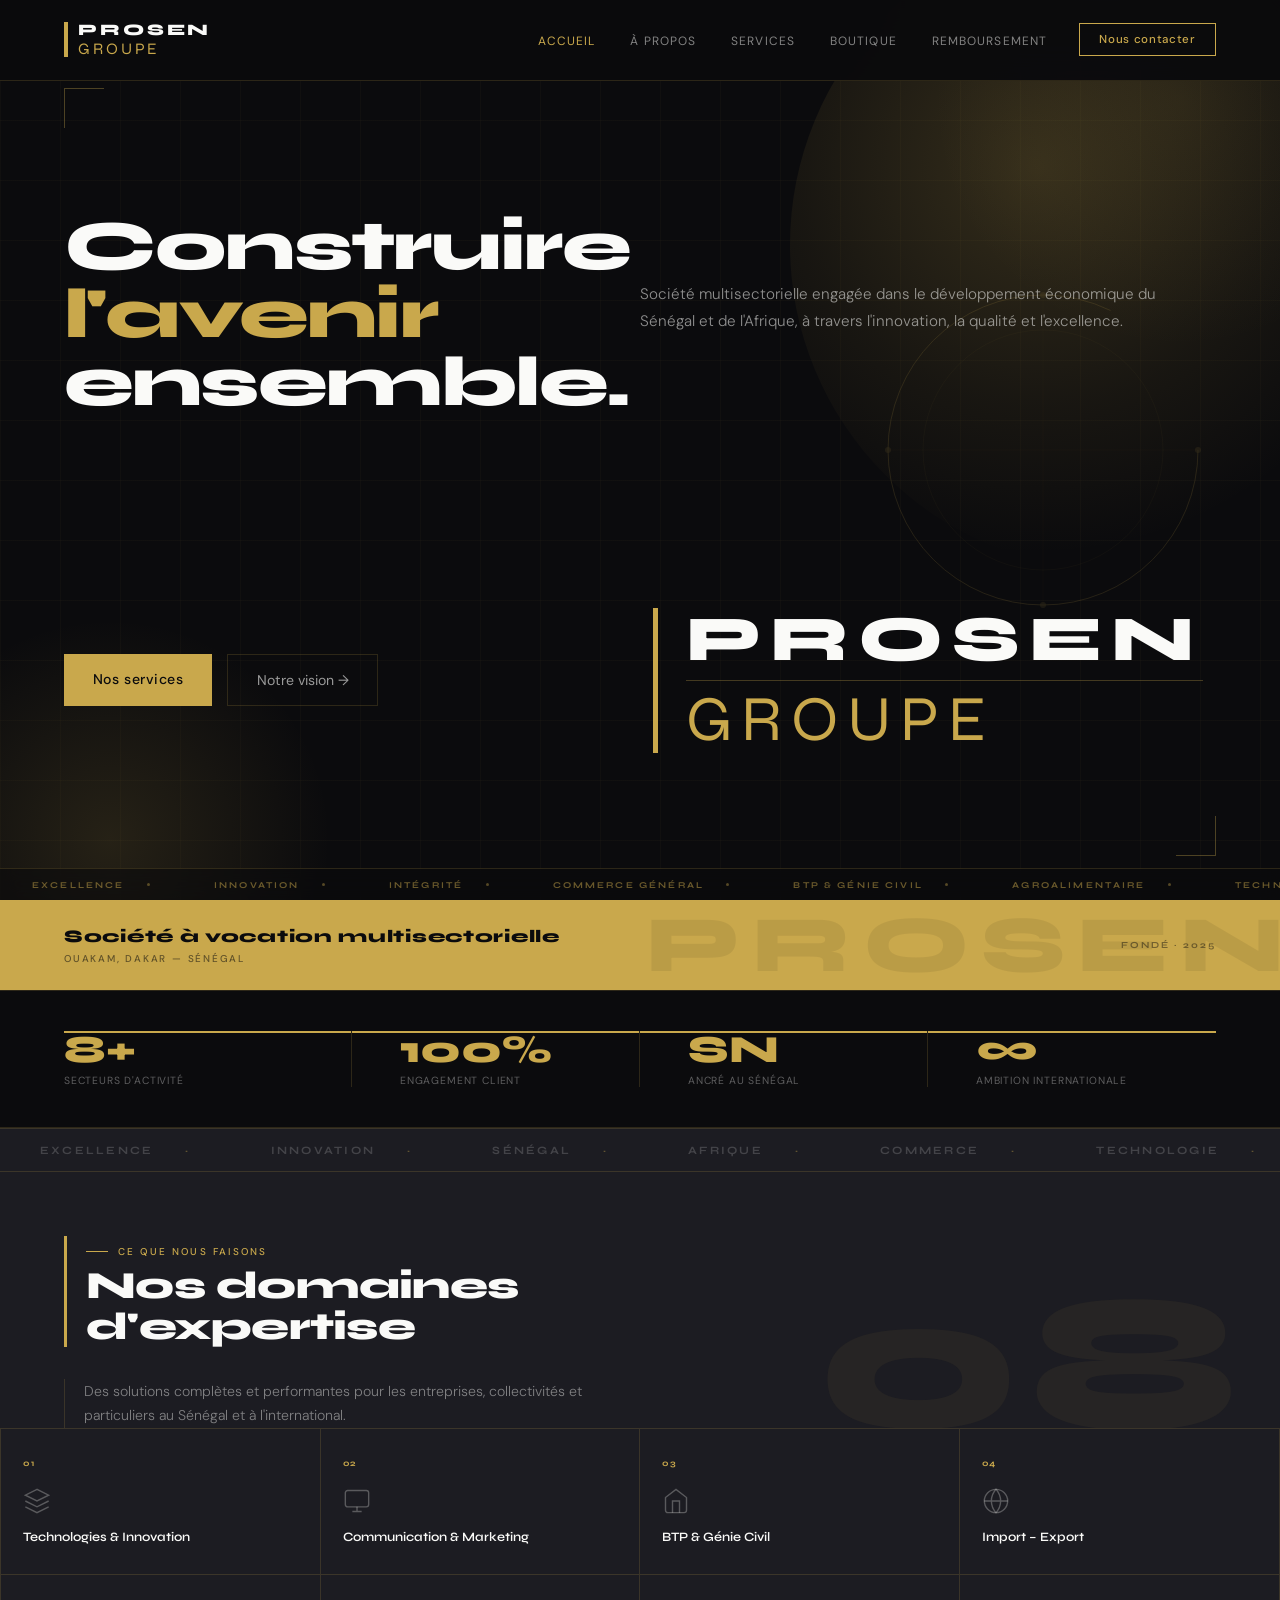
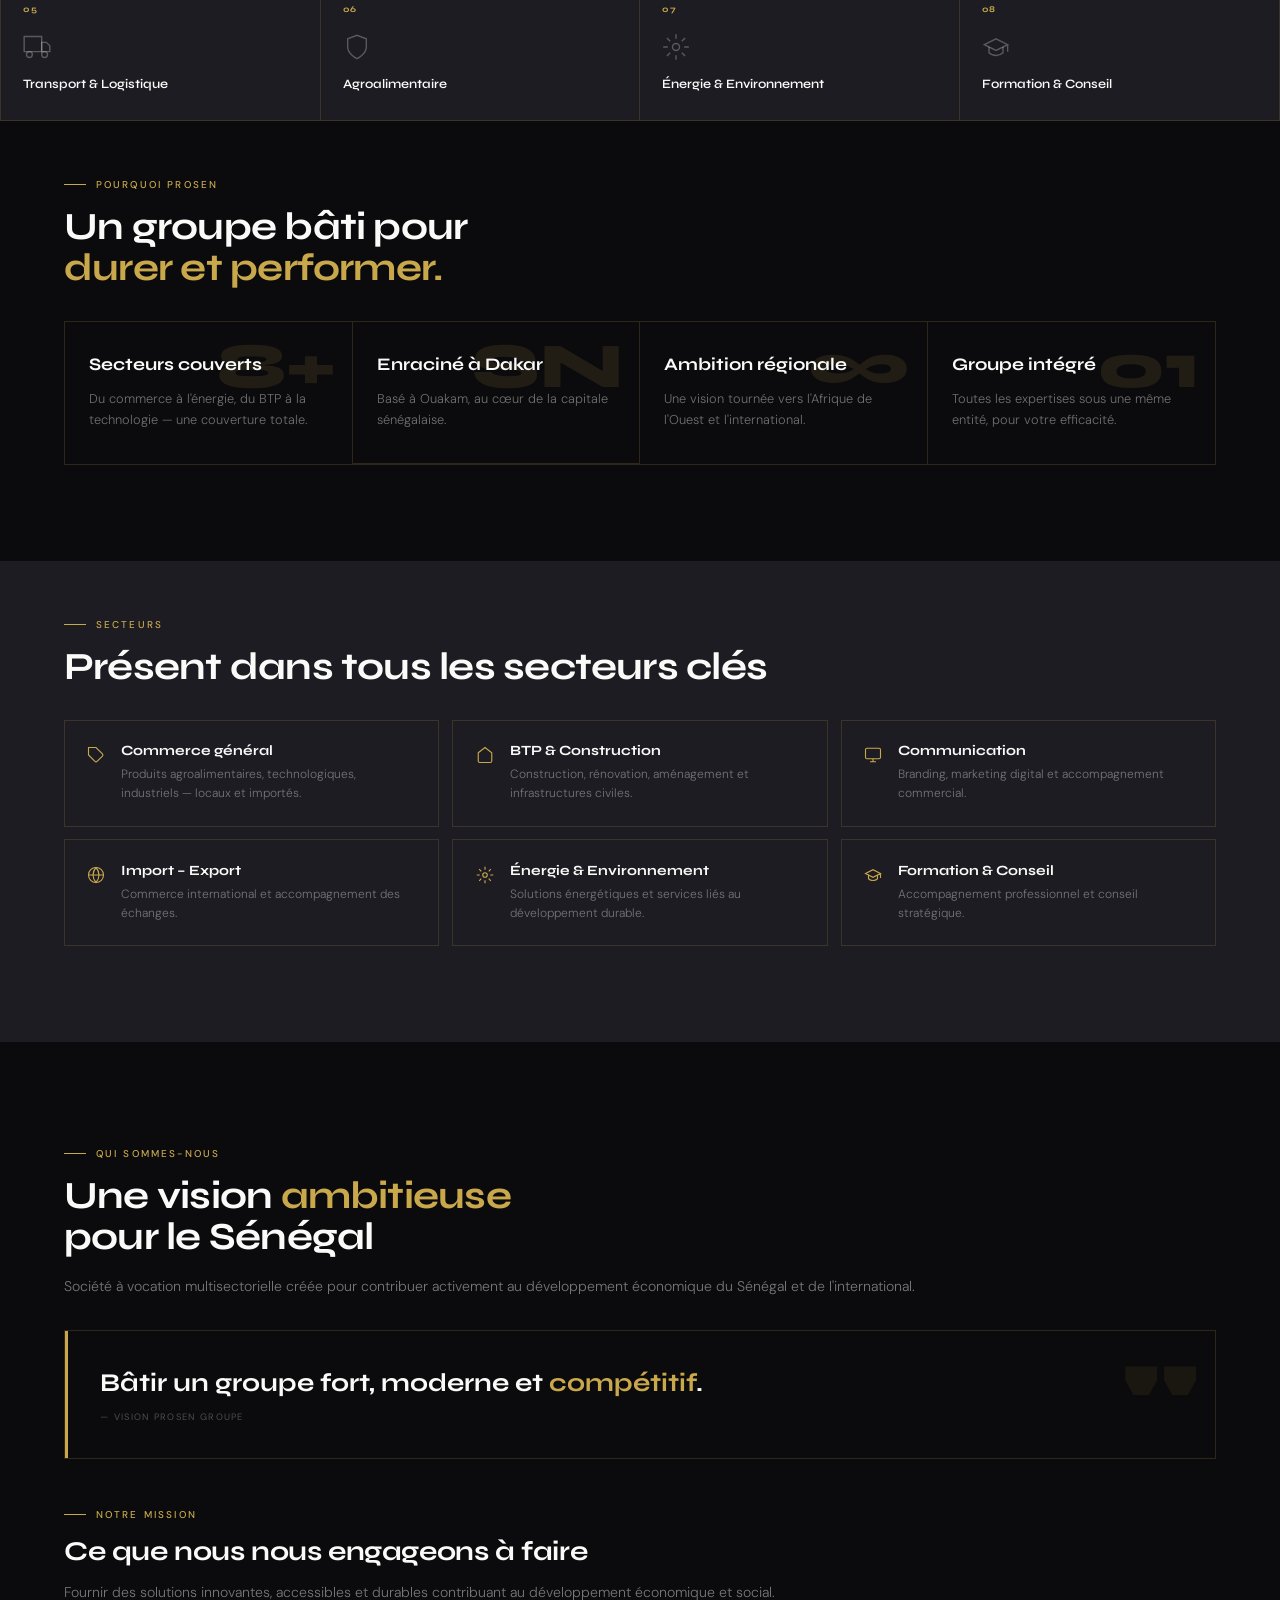
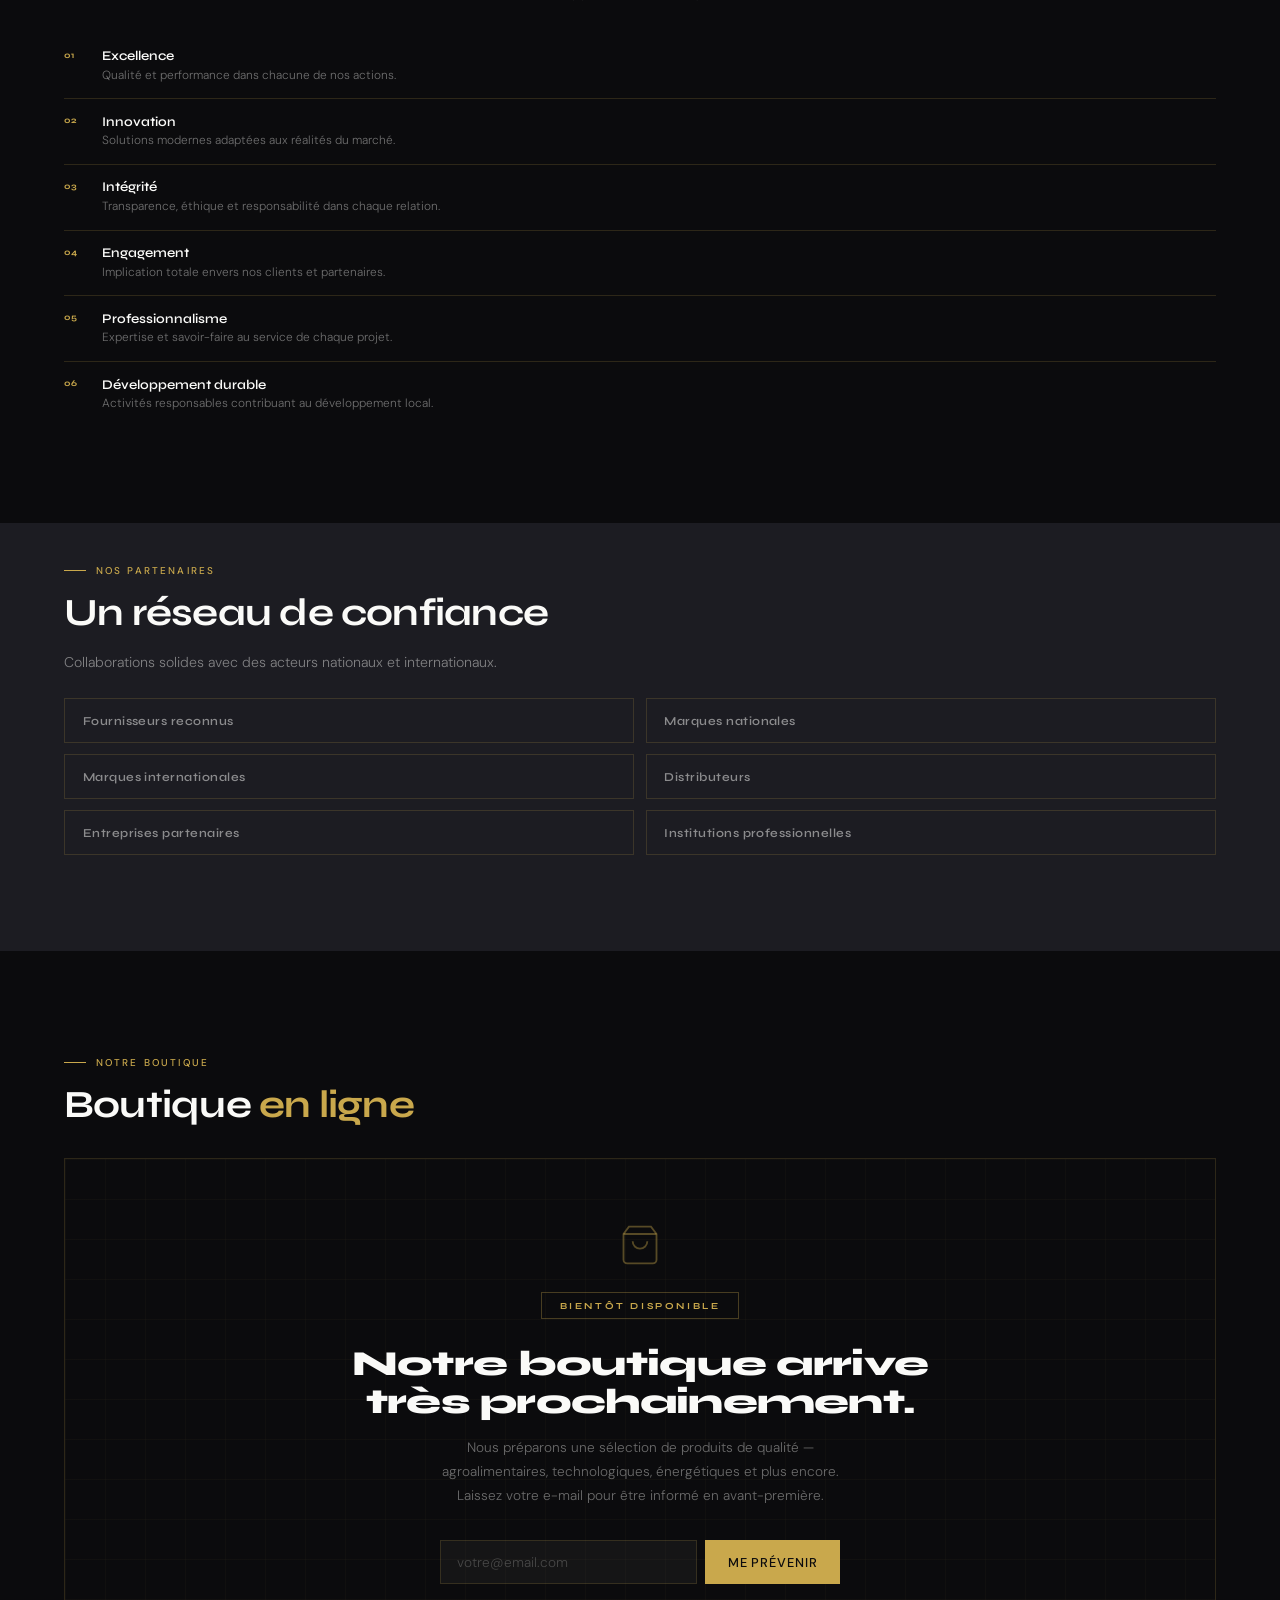
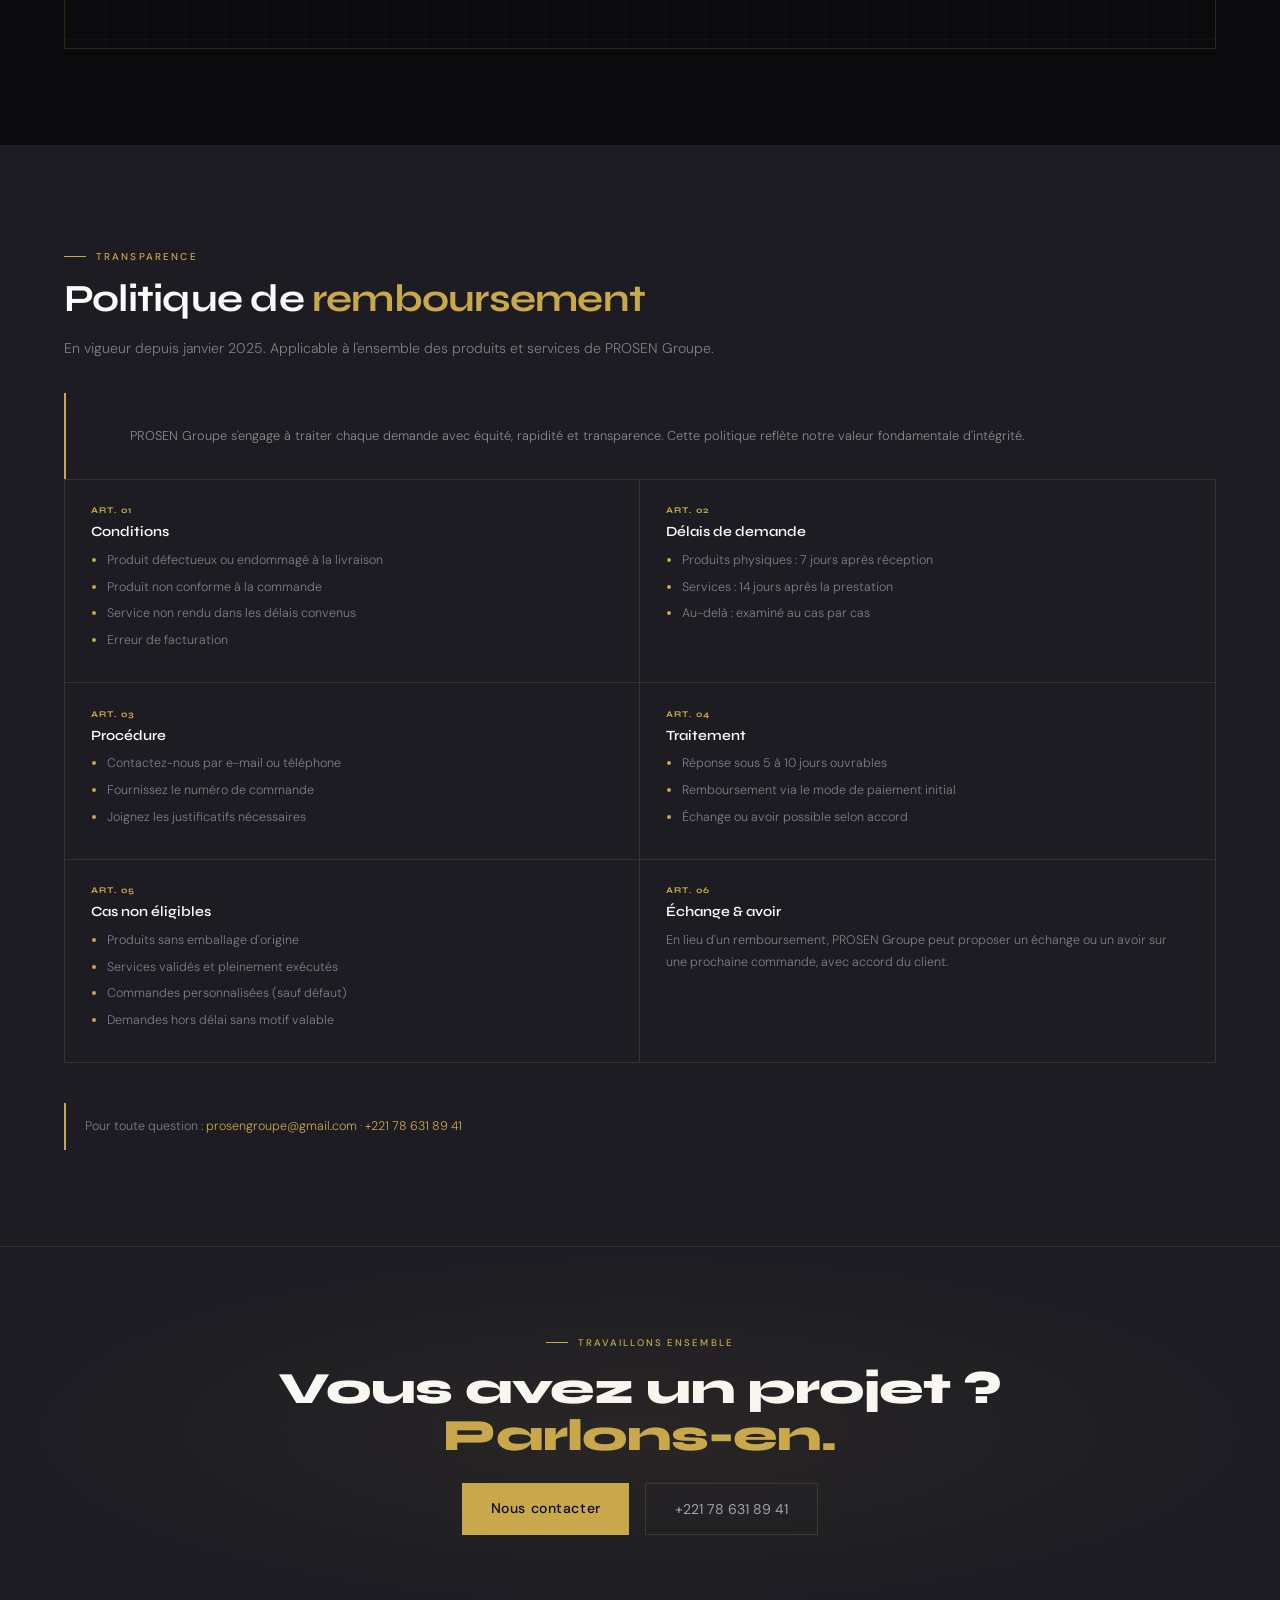
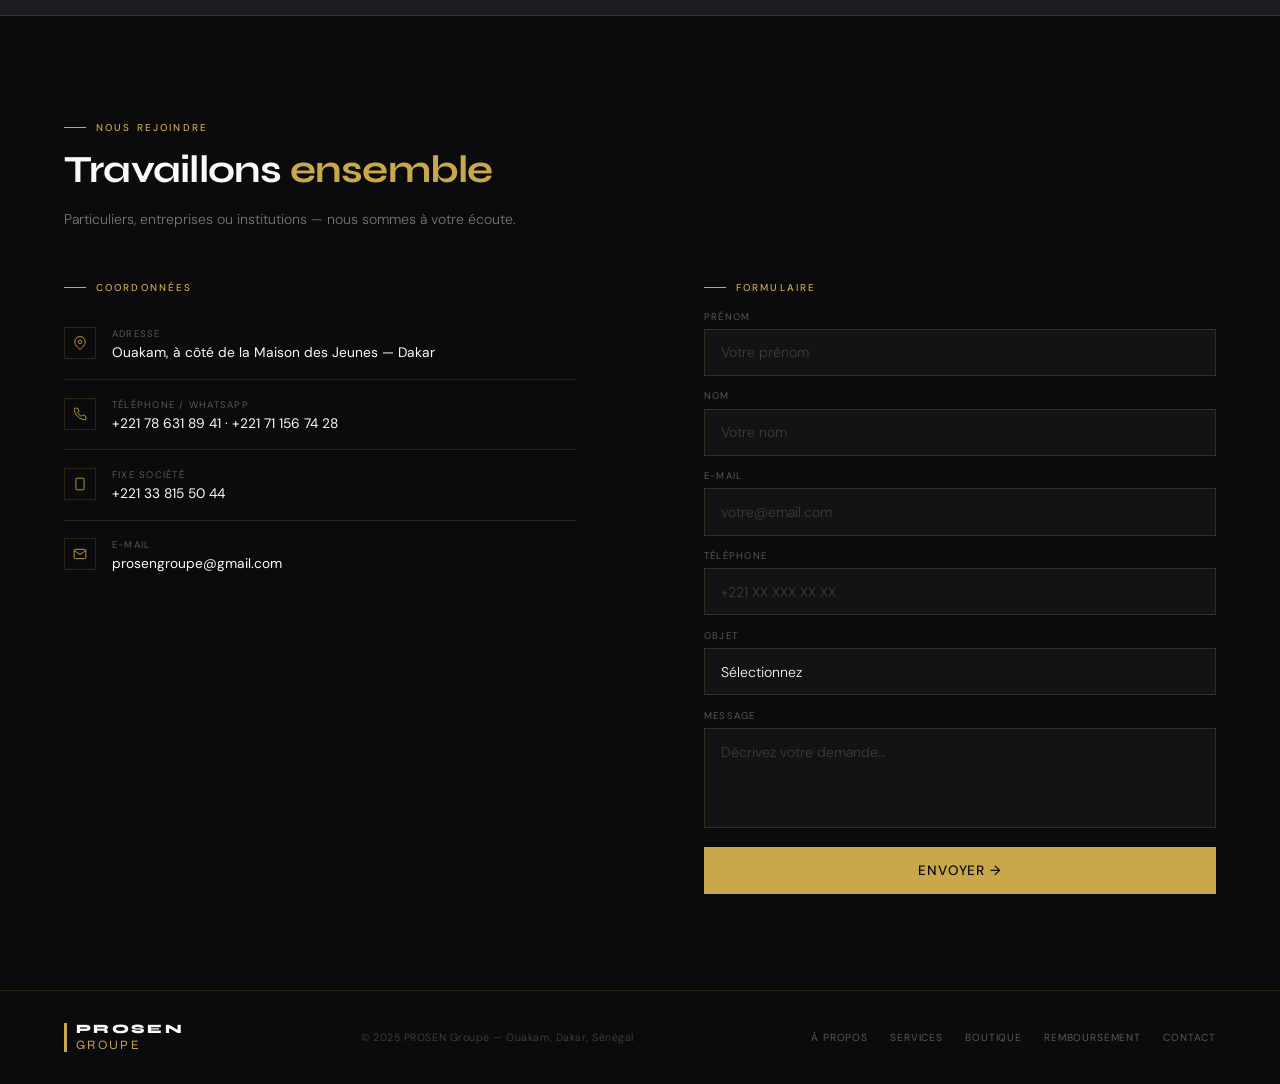
==== commit 3d35da14: "Ajout d'éléments visuels forts — gold strip, showcase, CTA - Gold strip entre le hero et les stats (" ====
--- a/index.html
+++ b/index.html
@@ -8,33 +8,114 @@
 <link href="https://fonts.googleapis.com/css2?family=Syne:wght@400;600;700;800&family=DM+Sans:opsz,wght@9..40,300;9..40,400;9..40,500&display=swap" rel="stylesheet"/>
 <link rel="stylesheet" href="style.css"/>
 <style>
-@keyframes orbFloat{0%,100%{transform:translate(0,0) scale(1)}33%{transform:translate(40px,-25px) scale(1.06)}66%{transform:translate(-25px,20px) scale(.96)}}
+/* ── ANIMATIONS ── */
+@keyframes orbFloat{0%,100%{transform:translate(0,0)}40%{transform:translate(35px,-28px)}70%{transform:translate(-22px,18px)}}
 @keyframes tickerScroll{from{transform:translateX(0)}to{transform:translateX(-50%)}}
-
-.hero-orb{position:absolute;top:-120px;right:-220px;width:720px;height:720px;border-radius:50%;background:radial-gradient(circle at 40% 40%,rgba(201,168,76,.13) 0%,rgba(201,168,76,.04) 45%,transparent 70%);animation:orbFloat 14s ease-in-out infinite;pointer-events:none;z-index:0}
-.hero-orb2{position:absolute;bottom:-220px;left:-180px;width:560px;height:560px;border-radius:50%;background:radial-gradient(circle,rgba(201,168,76,.08) 0%,transparent 65%);animation:orbFloat 18s ease-in-out infinite reverse;pointer-events:none;z-index:0}
-
-.hero-ticker{position:absolute;bottom:0;left:0;right:0;overflow:hidden;border-top:.5px solid var(--bd);z-index:2;background:rgba(11,11,13,.55);backdrop-filter:blur(6px)}
-.hero-ticker-inner{display:flex;white-space:nowrap;animation:tickerScroll 28s linear infinite}
-.hero-ticker-item{display:inline-flex;align-items:center;gap:1.6rem;padding:.6rem 2rem;font-family:var(--D);font-size:.56rem;font-weight:700;letter-spacing:.24em;text-transform:uppercase;color:rgba(201,168,76,.45);flex-shrink:0}
-.hero-ticker-item .dot{width:3px;height:3px;border-radius:50%;background:var(--gold);opacity:.35;flex-shrink:0}
-
+@keyframes revealUp{from{opacity:0;transform:translateY(28px)}to{opacity:1;transform:none}}
+@keyframes spinSlow{from{transform:rotate(0deg)}to{transform:rotate(360deg)}}
+@keyframes pulse{0%,100%{opacity:.35}50%{opacity:.7}}
+@keyframes borderRun{0%{stroke-dashoffset:800}100%{stroke-dashoffset:0}}
+
+/* ── REVEAL ── */
 .reveal{opacity:0;transform:translateY(26px);transition:opacity .72s cubic-bezier(.4,0,.2,1),transform .72s cubic-bezier(.4,0,.2,1)}
 .reveal.visible{opacity:1;transform:none}
-.rd1{transition-delay:.08s}.rd2{transition-delay:.18s}.rd3{transition-delay:.28s}.rd4{transition-delay:.38s}
-
+.rd1{transition-delay:.1s}.rd2{transition-delay:.2s}.rd3{transition-delay:.3s}.rd4{transition-delay:.4s}
+
+/* ── HERO EXTRAS ── */
+.hero-orb{position:absolute;top:-80px;right:-160px;width:650px;height:650px;border-radius:50%;background:radial-gradient(circle at 38% 38%,rgba(201,168,76,.22) 0%,rgba(201,168,76,.07) 42%,transparent 68%);animation:orbFloat 13s ease-in-out infinite;pointer-events:none;z-index:0}
+.hero-orb2{position:absolute;bottom:-180px;left:-130px;width:480px;height:480px;border-radius:50%;background:radial-gradient(circle,rgba(201,168,76,.14) 0%,transparent 65%);animation:orbFloat 17s ease-in-out infinite reverse;pointer-events:none;z-index:0}
+
+/* Rotating ring */
+.hero-ring{position:absolute;top:50%;right:6%;transform:translateY(-50%);width:320px;height:320px;z-index:0;opacity:.18;display:none}
+.hero-ring svg{width:100%;height:100%}
+.hero-ring circle{stroke-dasharray:800;animation:borderRun 3s ease forwards .5s}
+
+/* Corner brackets */
+.hero-corner{position:absolute;width:40px;height:40px;opacity:.35}
+.hero-corner.tl{top:88px;left:20px;border-top:1.5px solid var(--gold);border-left:1.5px solid var(--gold)}
+.hero-corner.br{bottom:44px;right:20px;border-bottom:1.5px solid var(--gold);border-right:1.5px solid var(--gold)}
+
+/* Ticker */
+.hero-ticker{position:absolute;bottom:0;left:0;right:0;overflow:hidden;border-top:.5px solid var(--bd);z-index:2;background:rgba(11,11,13,.6);backdrop-filter:blur(8px)}
+.hero-ticker-inner{display:flex;white-space:nowrap;animation:tickerScroll 30s linear infinite}
+.hero-ticker-item{display:inline-flex;align-items:center;gap:1.4rem;padding:.65rem 2rem;font-family:var(--D);font-size:.56rem;font-weight:700;letter-spacing:.24em;text-transform:uppercase;color:rgba(201,168,76,.5);flex-shrink:0}
+.hero-ticker-item .dot{width:3px;height:3px;border-radius:50%;background:var(--gold);opacity:.4;flex-shrink:0}
+
+/* ── GOLD STRIP ── */
+.gold-strip{background:var(--gold);padding:1.4rem 1.5rem;display:flex;align-items:center;justify-content:space-between;gap:1rem;overflow:hidden;position:relative}
+.gold-strip::before{content:'PROSEN';position:absolute;right:-1rem;font-family:var(--D);font-weight:800;font-size:5rem;color:rgba(0,0,0,.07);line-height:1;top:50%;transform:translateY(-50%);letter-spacing:.15em;pointer-events:none}
+.gold-strip-text{font-family:var(--D);font-weight:800;font-size:clamp(.85rem,3vw,1.1rem);color:var(--ink);letter-spacing:.04em;line-height:1.3}
+.gold-strip-sub{font-size:.62rem;font-weight:500;letter-spacing:.18em;text-transform:uppercase;color:rgba(11,11,13,.55);margin-top:.2rem}
+.gold-strip-tag{font-family:var(--D);font-size:.58rem;font-weight:700;letter-spacing:.22em;text-transform:uppercase;color:rgba(11,11,13,.45);white-space:nowrap}
+
+/* ── STATS ENHANCED ── */
+.stat-item{position:relative;overflow:hidden}
+.stat-item::before{content:'';position:absolute;top:0;left:0;right:0;height:2px;background:var(--gold);transform:scaleX(0);transform-origin:left;transition:transform .6s ease}
+.stat-item.visible::before{transform:scaleX(1)}
+.stat-num{font-family:var(--D);font-size:2.4rem;font-weight:800;color:var(--gold);line-height:1;margin-bottom:.3rem}
+
+/* ── MARQUEE BAND ── */
+.marquee-band{overflow:hidden;border-top:.5px solid var(--bd);border-bottom:.5px solid var(--bd);background:var(--ink2)}
+.marquee-inner{display:flex;white-space:nowrap;animation:tickerScroll 20s linear infinite}
+.marquee-item{display:inline-flex;align-items:center;gap:2rem;padding:.9rem 2.5rem;font-family:var(--D);font-size:.7rem;font-weight:700;letter-spacing:.2em;text-transform:uppercase;color:rgba(250,250,248,.18);flex-shrink:0}
+.marquee-item span{color:var(--gold);opacity:.4}
+
+/* ── SERVICES HEADER ── */
+.services-header{padding:2.5rem 1.5rem 0;background:var(--ink2);position:relative;overflow:hidden}
+.services-header-bg{position:absolute;right:-1.5rem;bottom:-1rem;font-family:var(--D);font-weight:800;font-size:8rem;line-height:1;color:rgba(201,168,76,.06);letter-spacing:.05em;pointer-events:none;user-select:none}
+.services-header-inner{position:relative;z-index:1;border-left:3px solid var(--gold);padding-left:1.2rem;margin-bottom:2rem}
+
+/* ── VISUAL SHOWCASE ── */
+.showcase-grid{display:grid;grid-template-columns:1fr;gap:0;border:.5px solid var(--bd)}
+.showcase-item{padding:2rem 1.5rem;border-bottom:.5px solid var(--bd);display:flex;flex-direction:column;gap:.8rem;position:relative;overflow:hidden}
+.showcase-item:last-child{border-bottom:none}
+.showcase-num{font-family:var(--D);font-size:4rem;font-weight:800;color:rgba(201,168,76,.12);line-height:1;position:absolute;top:.8rem;right:1rem}
+.showcase-title{font-family:var(--D);font-weight:700;font-size:1.1rem;color:var(--w);position:relative;z-index:1}
+.showcase-desc{font-size:.8rem;font-weight:300;color:rgba(250,250,248,.42);line-height:1.7;position:relative;z-index:1;max-width:280px}
+
+/* ── ABOUT VISUAL ── */
 .about-statement{border:.5px solid var(--bd);padding:2.2rem 1.8rem 2.2rem 2.2rem;margin-bottom:2.5rem;position:relative;overflow:hidden}
 .about-statement::before{content:'';position:absolute;top:0;left:0;width:3px;height:100%;background:var(--gold)}
-.about-quote{font-family:var(--D);font-size:clamp(1.15rem,4vw,1.65rem);font-weight:700;line-height:1.28;color:var(--w)}
+.about-statement::after{content:'"';position:absolute;right:1rem;bottom:-1rem;font-family:var(--D);font-size:8rem;font-weight:800;color:rgba(201,168,76,.08);line-height:1;pointer-events:none}
+.about-quote{font-family:var(--D);font-size:clamp(1.1rem,4vw,1.6rem);font-weight:700;line-height:1.28;color:var(--w);position:relative;z-index:1}
 .about-quote span{color:var(--gold)}
-.about-src{font-size:.58rem;letter-spacing:.14em;text-transform:uppercase;color:rgba(250,250,248,.28);margin-top:.75rem}
-
-.services-band{padding:2rem 1.5rem;background:var(--ink2);border-bottom:.5px solid var(--bd);display:flex;align-items:center;justify-content:space-between;overflow:hidden;position:relative}
-.services-band::after{content:'08';position:absolute;right:1rem;font-family:var(--D);font-weight:800;font-size:7rem;line-height:1;color:rgba(201,168,76,.05);pointer-events:none;top:50%;transform:translateY(-50%);letter-spacing:.05em}
-
+.about-src{font-size:.58rem;letter-spacing:.14em;text-transform:uppercase;color:rgba(250,250,248,.28);margin-top:.75rem;position:relative;z-index:1}
+
+/* ── PARTNER GRID ── */
 .partners-grid{display:grid;grid-template-columns:1fr 1fr;gap:.7rem;margin-top:1.5rem}
-.partner-item{border:.5px solid var(--bd);padding:.9rem 1.1rem;font-family:var(--D);font-size:.76rem;font-weight:600;color:rgba(250,250,248,.55);letter-spacing:.04em;transition:border-color .2s,color .2s}
-.partner-item:hover{border-color:var(--gold);color:var(--w)}
+.partner-item{border:.5px solid var(--bd);padding:.9rem 1.1rem;font-family:var(--D);font-size:.76rem;font-weight:600;color:rgba(250,250,248,.5);letter-spacing:.04em;transition:border-color .2s,color .2s,background .2s}
+.partner-item:hover{border-color:var(--gold);color:var(--w);background:rgba(201,168,76,.04)}
+
+/* ── CTA STRIP ── */
+.cta-strip{background:var(--ink2);border-top:.5px solid var(--bd);border-bottom:.5px solid var(--bd);padding:3.5rem 1.5rem;text-align:center;position:relative;overflow:hidden}
+.cta-strip::before{content:'';position:absolute;inset:0;background:radial-gradient(ellipse at center,rgba(201,168,76,.07) 0%,transparent 70%);pointer-events:none}
+.cta-strip-label{display:inline-flex;align-items:center;gap:.6rem;font-size:.6rem;font-weight:500;letter-spacing:.22em;text-transform:uppercase;color:var(--gold);margin-bottom:1rem}
+.cta-strip-label::before{content:'';width:22px;height:1px;background:var(--gold)}
+.cta-strip-title{font-family:var(--D);font-weight:800;font-size:clamp(1.6rem,6vw,2.8rem);line-height:1.05;letter-spacing:-.02em;color:var(--w);margin-bottom:1.5rem}
+.cta-strip-title span{color:var(--gold)}
+.cta-strip-actions{display:flex;gap:1rem;justify-content:center;flex-wrap:wrap;position:relative;z-index:1}
+
+/* ── RESPONSIVE ── */
+@media(min-width:640px){
+  .gold-strip{padding:1.6rem 3rem}
+  .services-header{padding:3rem 3rem 0}
+  .showcase-grid{grid-template-columns:1fr 1fr}
+  .showcase-item:nth-child(2){border-bottom:.5px solid var(--bd)}
+  .showcase-item:nth-child(3),.showcase-item:nth-child(4){border-bottom:none}
+  .cta-strip{padding:4.5rem 3rem}
+}
+@media(min-width:1024px){
+  .hero-ring{display:block}
+  .hero-corner.tl{left:4rem}
+  .hero-corner.br{right:4rem}
+  .gold-strip{padding:1.6rem 4rem}
+  .services-header{padding:4rem 4rem 0}
+  .services-header-bg{font-size:12rem;right:2rem;bottom:-2rem}
+  .showcase-grid{grid-template-columns:repeat(4,1fr)}
+  .showcase-item{border-bottom:none;border-right:.5px solid var(--bd)}
+  .showcase-item:last-child{border-right:none}
+  .cta-strip{padding:5rem 4rem}
+}
 </style>
 </head>
 <body>
@@ -68,11 +149,30 @@
 
 <main>
 
-<!-- ── ACCUEIL ── -->
+<!-- ══ HERO ══ -->
 <section id="accueil" class="hero">
   <div class="hero-orb"></div>
   <div class="hero-orb2"></div>
   <div class="hero-grid"></div>
+  <div class="hero-corner tl"></div>
+  <div class="hero-corner br"></div>
+  <div class="hero-ring">
+    <svg viewBox="0 0 320 320" fill="none" xmlns="http://www.w3.org/2000/svg">
+      <circle cx="160" cy="160" r="155" stroke="#C9A84C" stroke-width=".8" stroke-dasharray="800" stroke-dashoffset="800">
+        <animate attributeName="stroke-dashoffset" from="800" to="0" dur="2.5s" fill="freeze" begin=".3s"/>
+      </circle>
+      <circle cx="160" cy="160" r="120" stroke="#C9A84C" stroke-width=".4" opacity=".5" stroke-dasharray="600" stroke-dashoffset="600">
+        <animate attributeName="stroke-dashoffset" from="600" to="0" dur="2.5s" fill="freeze" begin=".6s"/>
+      </circle>
+      <line x1="5" y1="160" x2="315" y2="160" stroke="#C9A84C" stroke-width=".4" opacity=".3"/>
+      <line x1="160" y1="5" x2="160" y2="315" stroke="#C9A84C" stroke-width=".4" opacity=".3"/>
+      <circle cx="160" cy="5" r="3" fill="#C9A84C" opacity=".5"/>
+      <circle cx="315" cy="160" r="3" fill="#C9A84C" opacity=".5"/>
+      <circle cx="160" cy="315" r="3" fill="#C9A84C" opacity=".5"/>
+      <circle cx="5" cy="160" r="3" fill="#C9A84C" opacity=".5"/>
+    </svg>
+  </div>
+
   <div class="hero-left hero-inner">
     <h1 class="hero-title fade-up d1">Construire<span class="accent">l'avenir</span>ensemble.</h1>
     <p class="hero-desc fade-up d2">Société multisectorielle engagée dans le développement économique du Sénégal et de l'Afrique, à travers l'innovation, la qualité et l'excellence.</p>
@@ -89,6 +189,7 @@
       </div>
     </div>
   </div>
+
   <div id="heroLogoDesktop" style="display:none;justify-content:center;align-items:center;position:relative;z-index:1">
     <div class="hero-logo-display" style="margin:0;padding:0;border:none">
       <div class="hero-logo-bar"></div>
@@ -99,6 +200,7 @@
       </div>
     </div>
   </div>
+
   <div class="hero-ticker">
     <div class="hero-ticker-inner">
       <span class="hero-ticker-item">Excellence <span class="dot"></span></span>
@@ -110,8 +212,8 @@
       <span class="hero-ticker-item">Technologies &amp; Innovation <span class="dot"></span></span>
       <span class="hero-ticker-item">Transport &amp; Logistique <span class="dot"></span></span>
       <span class="hero-ticker-item">Import – Export <span class="dot"></span></span>
+      <span class="hero-ticker-item">Énergie &amp; Environnement <span class="dot"></span></span>
       <span class="hero-ticker-item">Formation &amp; Conseil <span class="dot"></span></span>
-      <span class="hero-ticker-item">Énergie &amp; Environnement <span class="dot"></span></span>
       <span class="hero-ticker-item">Excellence <span class="dot"></span></span>
       <span class="hero-ticker-item">Innovation <span class="dot"></span></span>
       <span class="hero-ticker-item">Intégrité <span class="dot"></span></span>
@@ -121,13 +223,22 @@
       <span class="hero-ticker-item">Technologies &amp; Innovation <span class="dot"></span></span>
       <span class="hero-ticker-item">Transport &amp; Logistique <span class="dot"></span></span>
       <span class="hero-ticker-item">Import – Export <span class="dot"></span></span>
+      <span class="hero-ticker-item">Énergie &amp; Environnement <span class="dot"></span></span>
       <span class="hero-ticker-item">Formation &amp; Conseil <span class="dot"></span></span>
-      <span class="hero-ticker-item">Énergie &amp; Environnement <span class="dot"></span></span>
     </div>
   </div>
 </section>
 
-<!-- ── STATS ── -->
+<!-- ══ GOLD STRIP ══ -->
+<div class="gold-strip">
+  <div>
+    <div class="gold-strip-text">Société à vocation multisectorielle</div>
+    <div class="gold-strip-sub">Ouakam, Dakar — Sénégal</div>
+  </div>
+  <div class="gold-strip-tag">Fondé · 2025</div>
+</div>
+
+<!-- ══ STATS ══ -->
 <div class="stats-bar" id="statsBar">
   <div class="stat-item"><div class="stat-num" data-count="8" data-suffix="+">8+</div><div class="stat-label">Secteurs d'activité</div></div>
   <div class="stat-item"><div class="stat-num" data-count="100" data-suffix="%">100%</div><div class="stat-label">Engagement client</div></div>
@@ -135,16 +246,46 @@
   <div class="stat-item"><div class="stat-num">∞</div><div class="stat-label">Ambition internationale</div></div>
 </div>
 
-<!-- ── SERVICES ── -->
-<section id="services" style="background:var(--ink2)">
-  <div class="services-band reveal">
-    <div>
+<!-- ══ MARQUEE ══ -->
+<div class="marquee-band">
+  <div class="marquee-inner">
+    <span class="marquee-item">Excellence <span>·</span></span>
+    <span class="marquee-item">Innovation <span>·</span></span>
+    <span class="marquee-item">Sénégal <span>·</span></span>
+    <span class="marquee-item">Afrique <span>·</span></span>
+    <span class="marquee-item">Commerce <span>·</span></span>
+    <span class="marquee-item">Technologie <span>·</span></span>
+    <span class="marquee-item">Construction <span>·</span></span>
+    <span class="marquee-item">Logistique <span>·</span></span>
+    <span class="marquee-item">Agroalimentaire <span>·</span></span>
+    <span class="marquee-item">Énergie <span>·</span></span>
+    <span class="marquee-item">Formation <span>·</span></span>
+    <span class="marquee-item">Excellence <span>·</span></span>
+    <span class="marquee-item">Innovation <span>·</span></span>
+    <span class="marquee-item">Sénégal <span>·</span></span>
+    <span class="marquee-item">Afrique <span>·</span></span>
+    <span class="marquee-item">Commerce <span>·</span></span>
+    <span class="marquee-item">Technologie <span>·</span></span>
+    <span class="marquee-item">Construction <span>·</span></span>
+    <span class="marquee-item">Logistique <span>·</span></span>
+    <span class="marquee-item">Agroalimentaire <span>·</span></span>
+    <span class="marquee-item">Énergie <span>·</span></span>
+    <span class="marquee-item">Formation <span>·</span></span>
+  </div>
+</div>
+
+<!-- ══ SERVICES ══ -->
+<section id="services">
+  <div class="services-header reveal">
+    <div class="services-header-inner">
       <div class="sec-label" style="margin-bottom:.5rem">Ce que nous faisons</div>
-      <div style="font-family:var(--D);font-weight:700;font-size:clamp(1.3rem,4.5vw,2rem);color:var(--w);line-height:1.05;letter-spacing:-.015em">Nos domaines<br/>d'expertise</div>
-    </div>
-    <div style="font-family:var(--D);font-size:.58rem;font-weight:700;letter-spacing:.2em;text-transform:uppercase;color:rgba(201,168,76,.35);position:relative;z-index:1">Dakar · Sénégal</div>
-  </div>
-  <div style="padding:0">
+      <h2 style="font-family:var(--D);font-weight:800;font-size:clamp(1.6rem,5vw,2.4rem);color:var(--w);line-height:1.05;letter-spacing:-.02em">Nos domaines<br/>d'expertise</h2>
+    </div>
+    <p class="sec-sub" style="max-width:520px;padding-left:1.2rem;border-left:.5px solid var(--bd)">Des solutions complètes et performantes pour les entreprises, collectivités et particuliers au Sénégal et à l'international.</p>
+    <div class="services-header-bg">08</div>
+  </div>
+
+  <div style="background:var(--ink2)">
     <div class="services-grid reveal rd1">
       <div class="service-card">
         <div class="service-num">01</div>
@@ -191,11 +332,39 @@
     </div>
   </div>
 
-  <div class="sec" style="padding-top:3rem;background:var(--ink2)">
+  <!-- Showcase -->
+  <div class="sec" style="background:var(--ink);padding-top:3rem">
+    <div class="sec-label reveal">Pourquoi PROSEN</div>
+    <h2 class="sec-title reveal rd1" style="margin-bottom:2rem">Un groupe bâti pour<br/><span style="color:var(--gold)">durer et performer.</span></h2>
+    <div class="showcase-grid reveal rd2">
+      <div class="showcase-item">
+        <div class="showcase-num">8+</div>
+        <div class="showcase-title">Secteurs couverts</div>
+        <div class="showcase-desc">Du commerce à l'énergie, du BTP à la technologie — une couverture totale.</div>
+      </div>
+      <div class="showcase-item">
+        <div class="showcase-num">SN</div>
+        <div class="showcase-title">Enraciné à Dakar</div>
+        <div class="showcase-desc">Basé à Ouakam, au cœur de la capitale sénégalaise.</div>
+      </div>
+      <div class="showcase-item">
+        <div class="showcase-num">∞</div>
+        <div class="showcase-title">Ambition régionale</div>
+        <div class="showcase-desc">Une vision tournée vers l'Afrique de l'Ouest et l'international.</div>
+      </div>
+      <div class="showcase-item">
+        <div class="showcase-num">01</div>
+        <div class="showcase-title">Groupe intégré</div>
+        <div class="showcase-desc">Toutes les expertises sous une même entité, pour votre efficacité.</div>
+      </div>
+    </div>
+  </div>
+
+  <!-- Secteurs -->
+  <div class="sec" style="background:var(--ink2);padding-top:3rem">
     <div class="sec-label reveal">Secteurs</div>
     <h2 class="sec-title reveal rd1">Présent dans tous les secteurs clés</h2>
-    <p class="sec-sub reveal rd2" style="margin-bottom:2rem">Une présence multisectorielle pour répondre à chaque besoin.</p>
-    <div class="secteurs-grid reveal rd3">
+    <div class="secteurs-grid reveal rd2" style="margin-top:2rem">
       <div class="secteur-card">
         <div class="secteur-icon"><svg viewBox="0 0 24 24" fill="none" stroke="currentColor" stroke-width="1.5"><path d="M20.59 13.41l-7.17 7.17a2 2 0 01-2.83 0L2 12V2h10l8.59 8.59a2 2 0 010 2.82z"/><line x1="7" y1="7" x2="7.01" y2="7"/></svg></div>
         <div><div class="secteur-name">Commerce général</div><div class="secteur-desc">Produits agroalimentaires, technologiques, industriels — locaux et importés.</div></div>
@@ -224,7 +393,7 @@
   </div>
 </section>
 
-<!-- ── À PROPOS ── -->
+<!-- ══ À PROPOS ══ -->
 <section id="apropos" class="sec">
   <div class="sec-label reveal">Qui sommes-nous</div>
   <h2 class="sec-title reveal rd1">Une vision <span style="color:var(--gold)">ambitieuse</span><br/>pour le Sénégal</h2>
@@ -236,7 +405,7 @@
   </div>
 
   <div class="sec-label reveal">Notre mission</div>
-  <h3 style="font-family:var(--D);font-weight:700;font-size:clamp(1.2rem,4vw,1.7rem);line-height:1.1;letter-spacing:-.015em;margin-bottom:.8rem" class="reveal rd1">Ce que nous nous engageons à faire</h3>
+  <h3 class="reveal rd1" style="font-family:var(--D);font-weight:700;font-size:clamp(1.2rem,4vw,1.7rem);line-height:1.1;letter-spacing:-.015em;margin-bottom:.8rem">Ce que nous nous engageons à faire</h3>
   <p class="sec-sub reveal rd2" style="margin-bottom:1.5rem">Fournir des solutions innovantes, accessibles et durables contribuant au développement économique et social.</p>
 
   <div class="values-list">
@@ -249,7 +418,7 @@
   </div>
 </section>
 
-<section class="sec" style="background:var(--ink2);padding-top:0">
+<section class="sec" style="background:var(--ink2);padding-top:2rem">
   <div class="sec-label reveal">Nos partenaires</div>
   <h2 class="sec-title reveal rd1">Un réseau de confiance</h2>
   <p class="sec-sub reveal rd2" style="margin-bottom:1.5rem">Collaborations solides avec des acteurs nationaux et internationaux.</p>
@@ -263,7 +432,7 @@
   </div>
 </section>
 
-<!-- ── BOUTIQUE ── -->
+<!-- ══ BOUTIQUE ══ -->
 <section id="boutique" class="sec">
   <div class="sec-label reveal">Notre boutique</div>
   <h2 class="sec-title reveal rd1">Boutique <span style="color:var(--gold)">en ligne</span></h2>
@@ -286,12 +455,11 @@
   </div>
 </section>
 
-<!-- ── REMBOURSEMENT ── -->
+<!-- ══ REMBOURSEMENT ══ -->
 <section id="remboursement" class="sec" style="background:var(--ink2)">
   <div class="sec-label reveal">Transparence</div>
   <h2 class="sec-title reveal rd1">Politique de <span style="color:var(--gold)">remboursement</span></h2>
   <p class="sec-sub reveal rd2" style="margin-bottom:2rem">En vigueur depuis janvier 2025. Applicable à l'ensemble des produits et services de PROSEN Groupe.</p>
-
   <div class="politique-intro reveal rd3">
     <p>PROSEN Groupe s'engage à traiter chaque demande avec équité, rapidité et transparence. Cette politique reflète notre valeur fondamentale d'intégrité.</p>
   </div>
@@ -346,9 +514,7 @@
     <div class="politique-article">
       <div class="art-num">ART. 06</div>
       <div class="art-title">Échange &amp; avoir</div>
-      <div class="art-body">
-        <p>En lieu d'un remboursement, PROSEN Groupe peut proposer un échange ou un avoir sur une prochaine commande, avec accord du client.</p>
-      </div>
+      <div class="art-body"><p>En lieu d'un remboursement, PROSEN Groupe peut proposer un échange ou un avoir sur une prochaine commande, avec accord du client.</p></div>
     </div>
   </div>
   <div style="margin-top:2.5rem;border-left:2px solid var(--gold);padding:.8rem 1.2rem" class="reveal">
@@ -358,7 +524,17 @@
   </div>
 </section>
 
-<!-- ── CONTACT ── -->
+<!-- ══ CTA STRIP ══ -->
+<div class="cta-strip">
+  <div class="cta-strip-label">Travaillons ensemble</div>
+  <h2 class="cta-strip-title">Vous avez un projet ?<br/><span>Parlons-en.</span></h2>
+  <div class="cta-strip-actions">
+    <a href="#contact" class="btn-primary">Nous contacter</a>
+    <a href="tel:+221786318941" class="btn-ghost">+221 78 631 89 41</a>
+  </div>
+</div>
+
+<!-- ══ CONTACT ══ -->
 <section id="contact" class="sec">
   <div class="sec-label reveal">Nous rejoindre</div>
   <h2 class="sec-title reveal rd1">Travaillons <span style="color:var(--gold)">ensemble</span></h2>
@@ -441,7 +617,6 @@
 }
 burger.addEventListener('click', toggleMenu);
 burger.addEventListener('touchend', toggleMenu, {passive:false});
-
 menu.querySelectorAll('a').forEach(a => {
   a.addEventListener('click', () => {
     menu.classList.remove('open');
@@ -450,10 +625,10 @@
   });
 });
 
-/* ── ACTIVE NAV ON SCROLL ── */
+/* ── ACTIVE NAV ── */
 const sections = ['accueil','services','apropos','boutique','remboursement','contact'];
 function updateActiveNav(){
-  const scrollY = window.scrollY + 120;
+  const scrollY = window.scrollY + 130;
   let active = 'accueil';
   for(const id of sections){
     const el = document.getElementById(id);
@@ -463,13 +638,12 @@
     a.classList.toggle('active', a.dataset.section === active);
   });
 }
-
 window.addEventListener('scroll', () => {
   nav.style.boxShadow = window.scrollY > 10 ? '0 2px 28px rgba(0,0,0,.4)' : '';
   updateActiveNav();
 }, {passive:true});
 
-/* ── HERO LOGO TOGGLE ── */
+/* ── HERO LOGO ── */
 function handleResize(){
   const d = window.innerWidth >= 1024;
   document.getElementById('heroLogoMobile').style.display = d ? 'none' : 'flex';
@@ -479,33 +653,34 @@
 window.addEventListener('resize', handleResize);
 
 /* ── SCROLL REVEAL ── */
-const revealObserver = new IntersectionObserver((entries) => {
+const revealObs = new IntersectionObserver((entries) => {
   entries.forEach(e => {
-    if(e.isIntersecting){ e.target.classList.add('visible'); revealObserver.unobserve(e.target); }
+    if(e.isIntersecting){ e.target.classList.add('visible'); revealObs.unobserve(e.target); }
   });
-}, {threshold: 0.12});
-document.querySelectorAll('.reveal').forEach(el => revealObserver.observe(el));
-
-/* ── STATS COUNTER ── */
+}, {threshold: 0.1});
+document.querySelectorAll('.reveal').forEach(el => revealObs.observe(el));
+
+/* ── STATS BAR ANIMATION ── */
 let statsDone = false;
-const statsObserver = new IntersectionObserver((entries) => {
+const statsObs = new IntersectionObserver((entries) => {
   if(entries[0].isIntersecting && !statsDone){
     statsDone = true;
+    document.querySelectorAll('#statsBar .stat-item').forEach(el => el.classList.add('visible'));
     document.querySelectorAll('[data-count]').forEach(el => {
       const target = parseInt(el.dataset.count);
       const suffix = el.dataset.suffix || '';
       let current = 0;
-      const step = Math.max(1, Math.ceil(target / 40));
-      const interval = setInterval(() => {
+      const step = Math.max(1, Math.ceil(target / 38));
+      const iv = setInterval(() => {
         current = Math.min(current + step, target);
         el.textContent = current + suffix;
-        if(current >= target) clearInterval(interval);
-      }, 28);
+        if(current >= target) clearInterval(iv);
+      }, 30);
     });
   }
-}, {threshold: 0.5});
+}, {threshold: 0.4});
 const statsBar = document.getElementById('statsBar');
-if(statsBar) statsObserver.observe(statsBar);
+if(statsBar) statsObs.observe(statsBar);
 
 /* ── BOUTIQUE FORM ── */
 function notifSubmit(e){
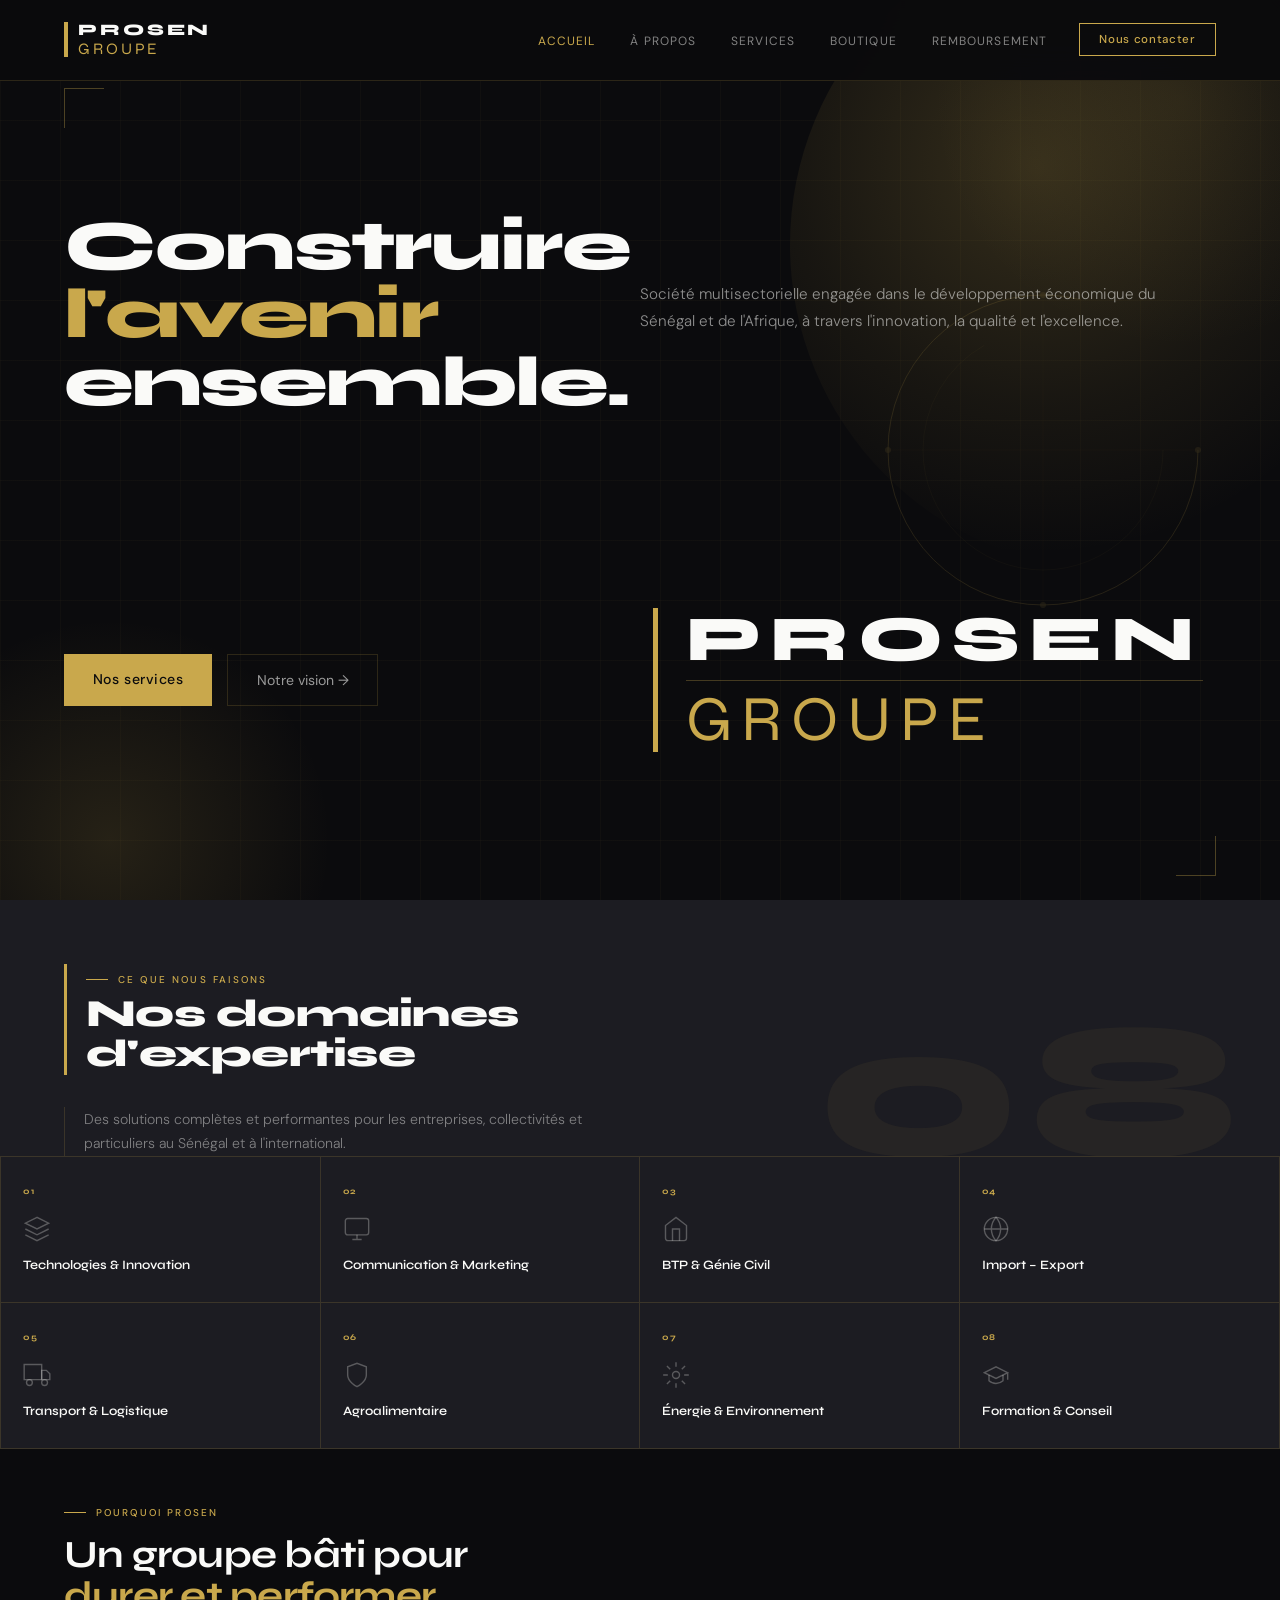
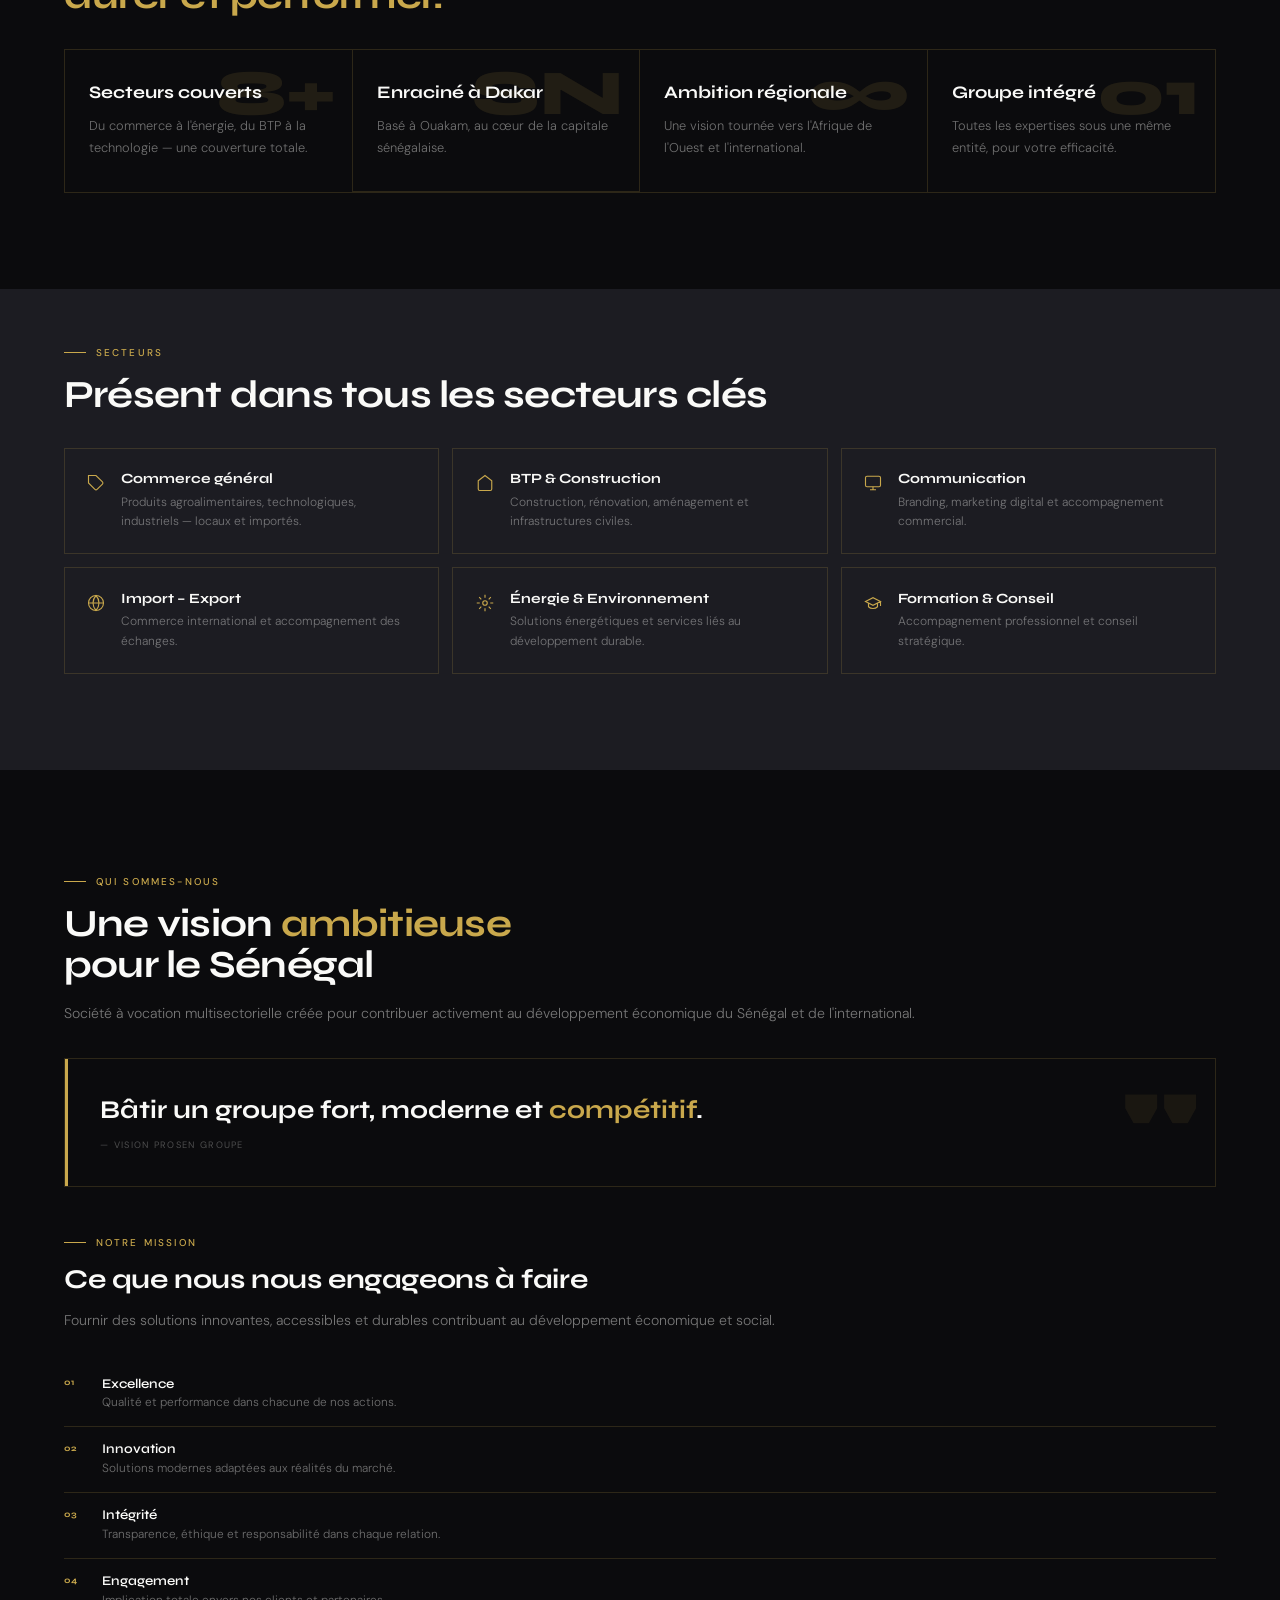
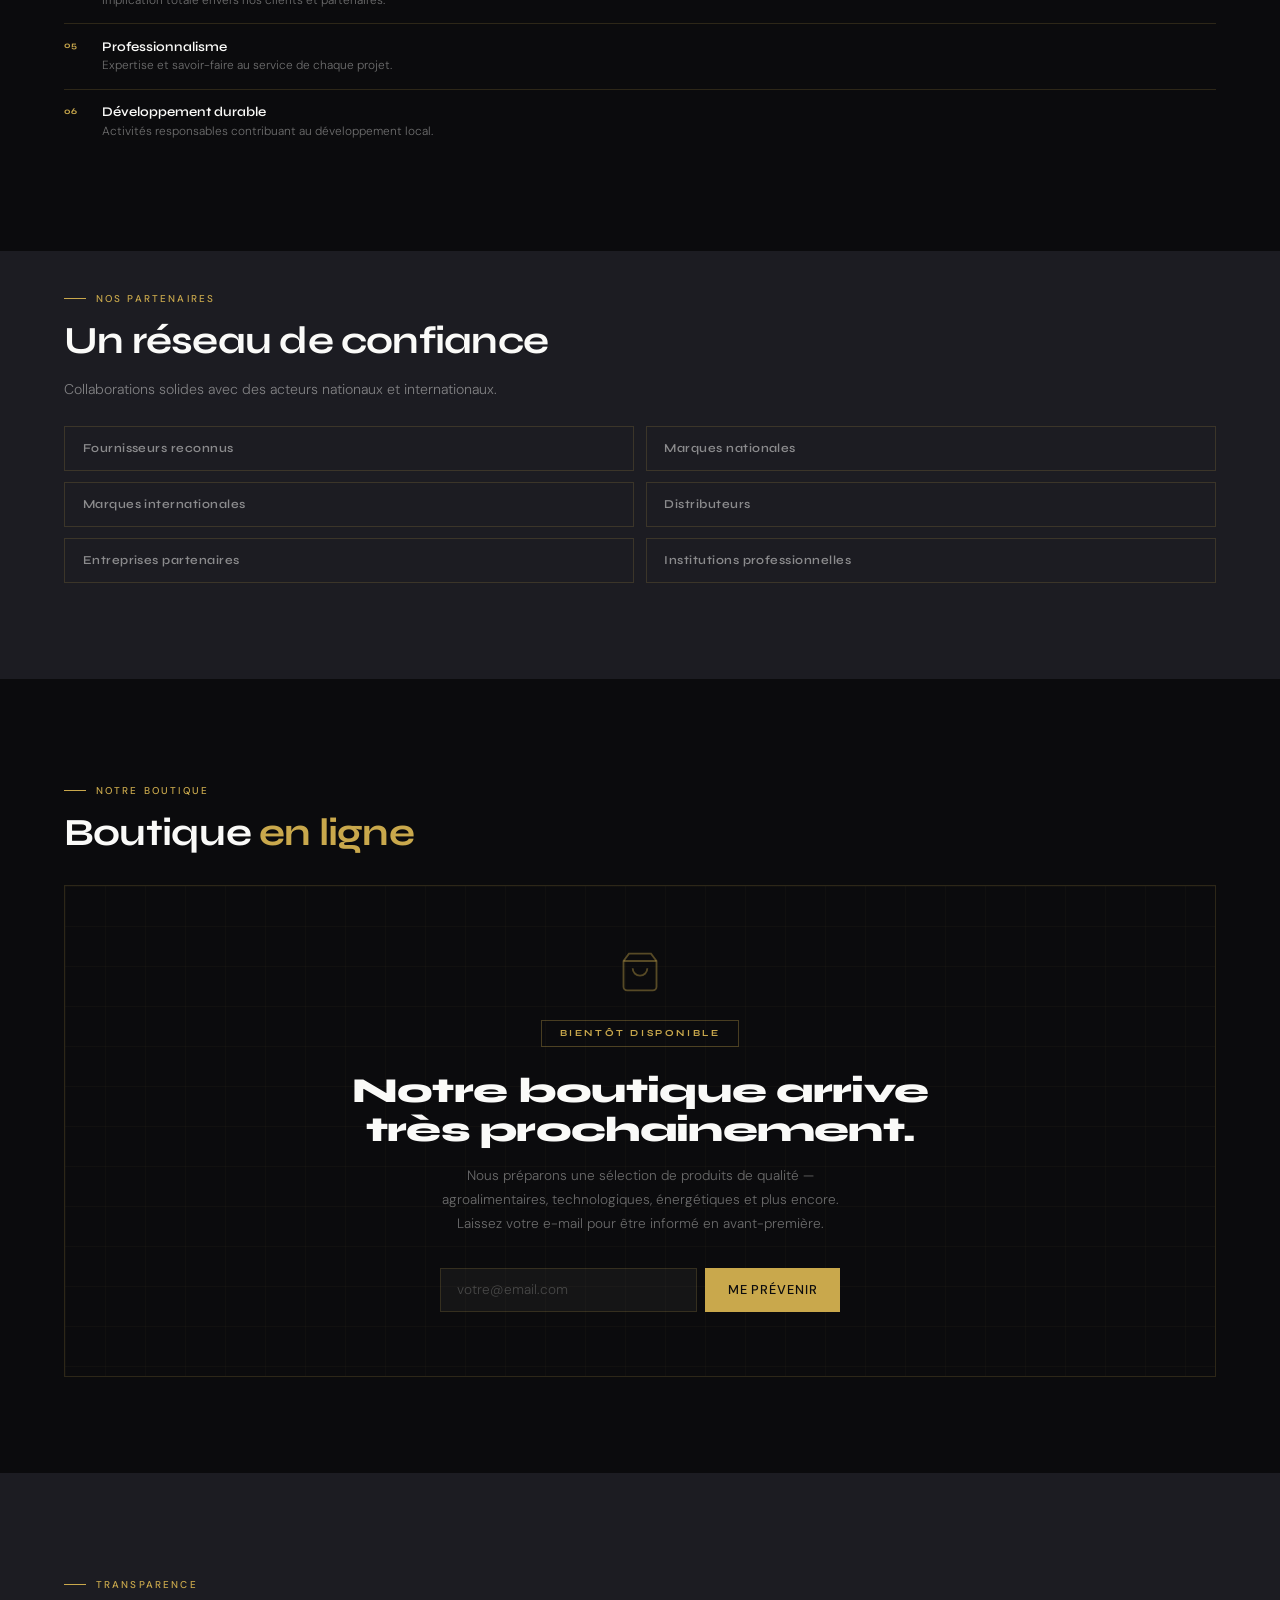
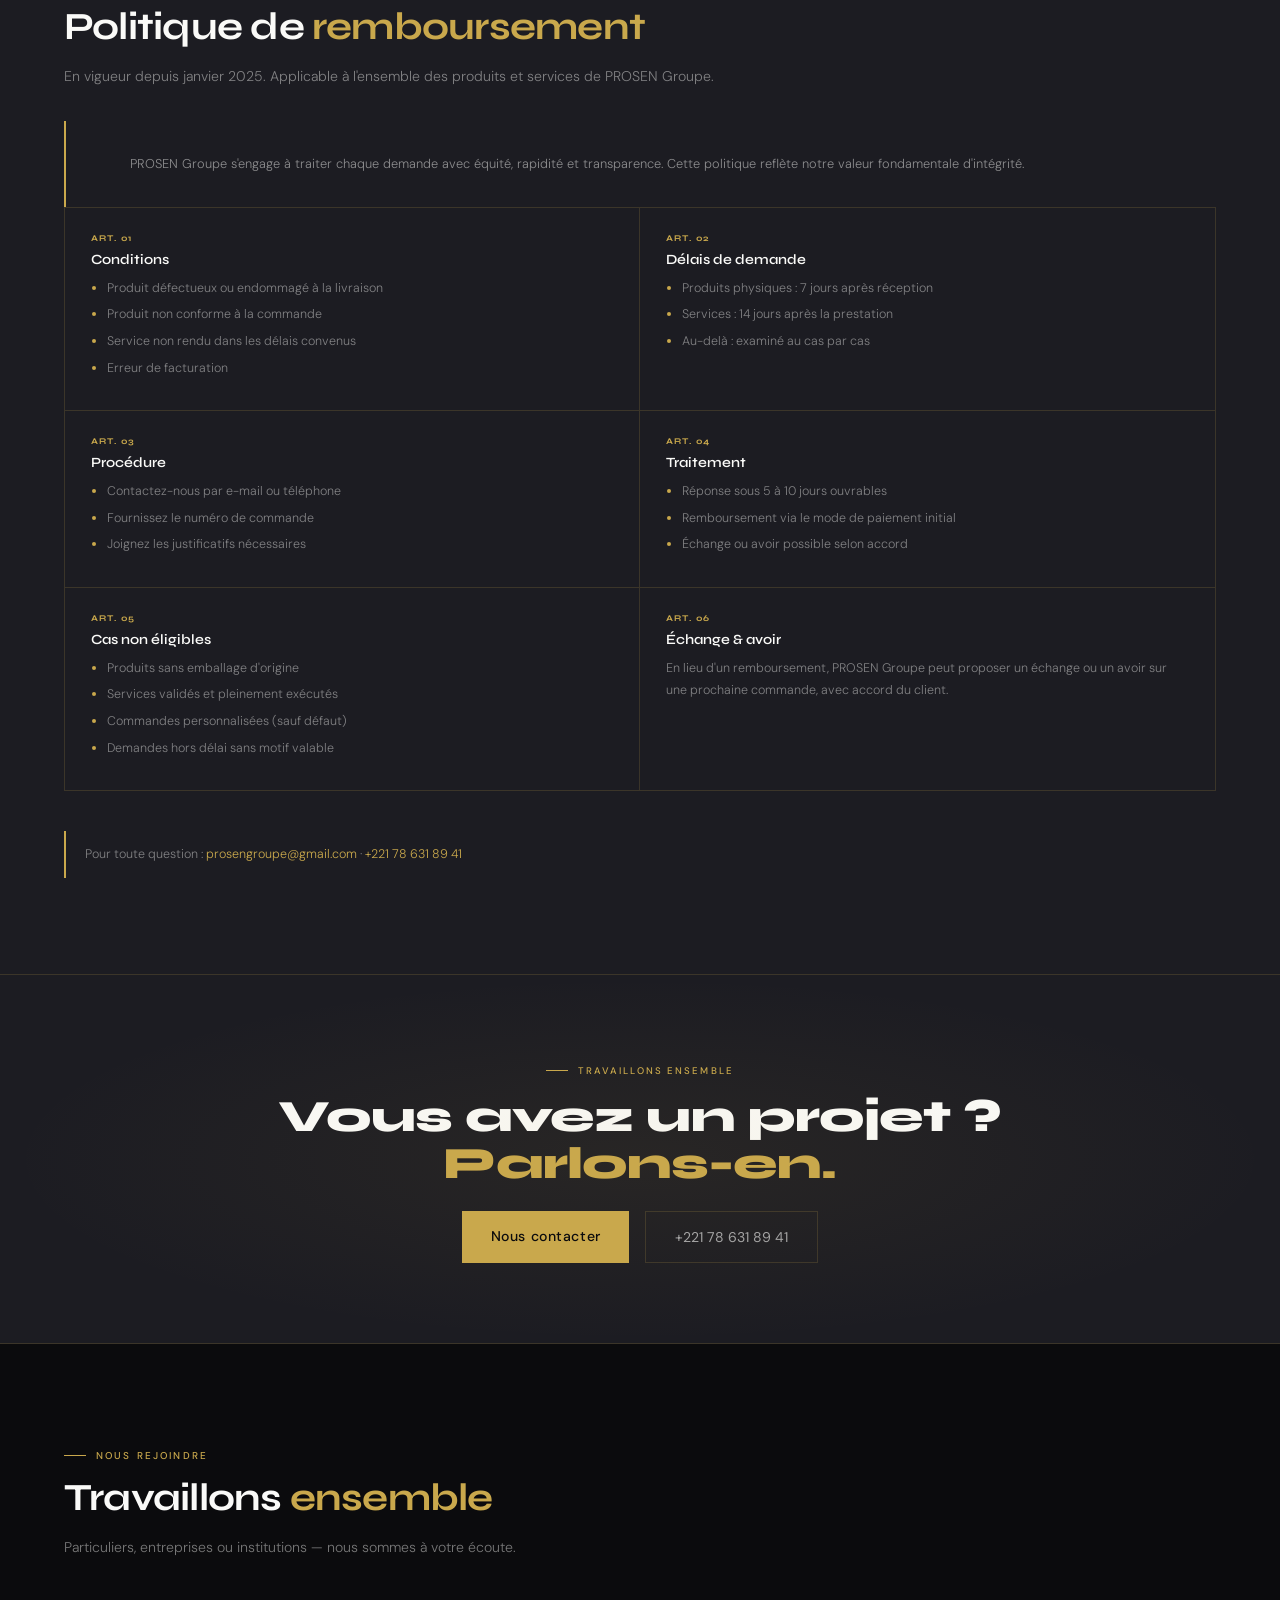
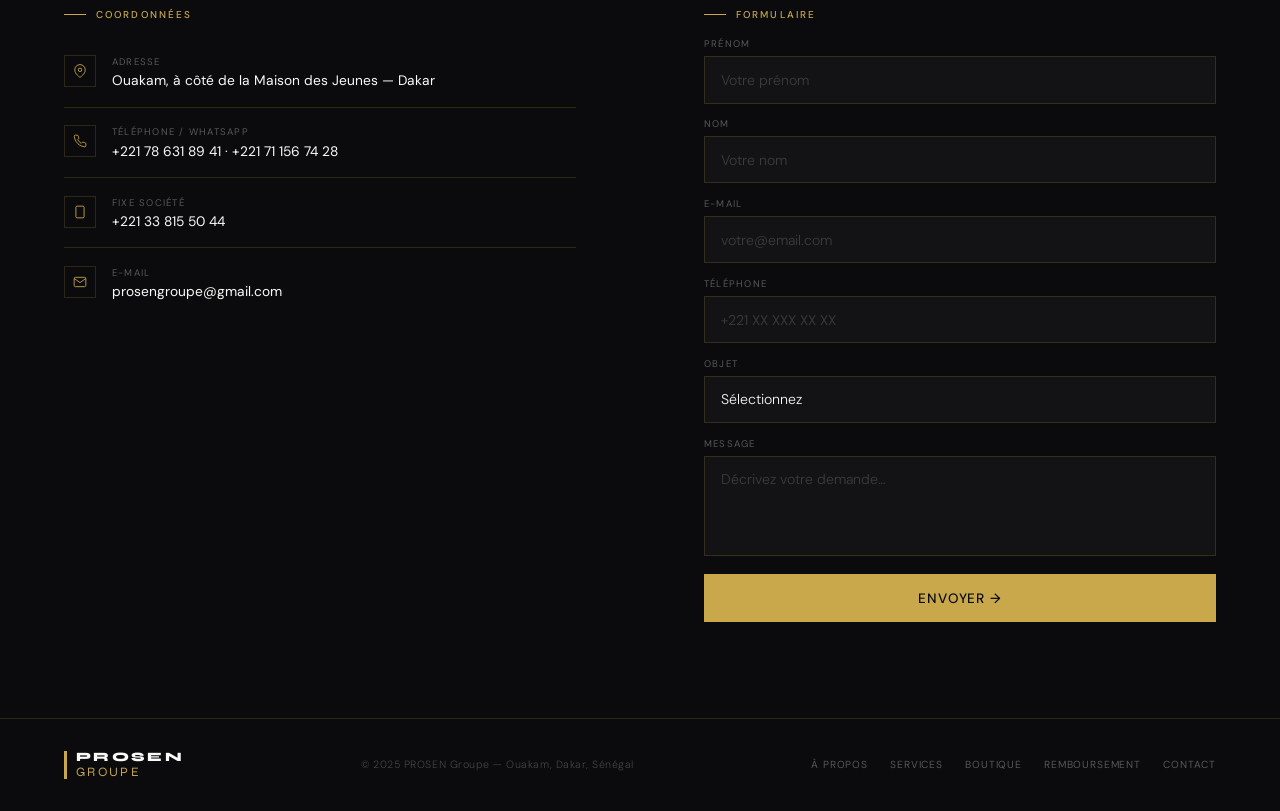
==== commit d5aa57b1: "Suppression ticker/stats/marquee/gold-strip — hero mobile corrigé - Enlève le ticker hero, gold stri" ====
--- a/index.html
+++ b/index.html
@@ -10,10 +10,6 @@
 <style>
 /* ── ANIMATIONS ── */
 @keyframes orbFloat{0%,100%{transform:translate(0,0)}40%{transform:translate(35px,-28px)}70%{transform:translate(-22px,18px)}}
-@keyframes tickerScroll{from{transform:translateX(0)}to{transform:translateX(-50%)}}
-@keyframes revealUp{from{opacity:0;transform:translateY(28px)}to{opacity:1;transform:none}}
-@keyframes spinSlow{from{transform:rotate(0deg)}to{transform:rotate(360deg)}}
-@keyframes pulse{0%,100%{opacity:.35}50%{opacity:.7}}
 @keyframes borderRun{0%{stroke-dashoffset:800}100%{stroke-dashoffset:0}}
 
 /* ── REVEAL ── */
@@ -28,37 +24,14 @@
 /* Rotating ring */
 .hero-ring{position:absolute;top:50%;right:6%;transform:translateY(-50%);width:320px;height:320px;z-index:0;opacity:.18;display:none}
 .hero-ring svg{width:100%;height:100%}
-.hero-ring circle{stroke-dasharray:800;animation:borderRun 3s ease forwards .5s}
 
 /* Corner brackets */
 .hero-corner{position:absolute;width:40px;height:40px;opacity:.35}
 .hero-corner.tl{top:88px;left:20px;border-top:1.5px solid var(--gold);border-left:1.5px solid var(--gold)}
-.hero-corner.br{bottom:44px;right:20px;border-bottom:1.5px solid var(--gold);border-right:1.5px solid var(--gold)}
-
-/* Ticker */
-.hero-ticker{position:absolute;bottom:0;left:0;right:0;overflow:hidden;border-top:.5px solid var(--bd);z-index:2;background:rgba(11,11,13,.6);backdrop-filter:blur(8px)}
-.hero-ticker-inner{display:flex;white-space:nowrap;animation:tickerScroll 30s linear infinite}
-.hero-ticker-item{display:inline-flex;align-items:center;gap:1.4rem;padding:.65rem 2rem;font-family:var(--D);font-size:.56rem;font-weight:700;letter-spacing:.24em;text-transform:uppercase;color:rgba(201,168,76,.5);flex-shrink:0}
-.hero-ticker-item .dot{width:3px;height:3px;border-radius:50%;background:var(--gold);opacity:.4;flex-shrink:0}
-
-/* ── GOLD STRIP ── */
-.gold-strip{background:var(--gold);padding:1.4rem 1.5rem;display:flex;align-items:center;justify-content:space-between;gap:1rem;overflow:hidden;position:relative}
-.gold-strip::before{content:'PROSEN';position:absolute;right:-1rem;font-family:var(--D);font-weight:800;font-size:5rem;color:rgba(0,0,0,.07);line-height:1;top:50%;transform:translateY(-50%);letter-spacing:.15em;pointer-events:none}
-.gold-strip-text{font-family:var(--D);font-weight:800;font-size:clamp(.85rem,3vw,1.1rem);color:var(--ink);letter-spacing:.04em;line-height:1.3}
-.gold-strip-sub{font-size:.62rem;font-weight:500;letter-spacing:.18em;text-transform:uppercase;color:rgba(11,11,13,.55);margin-top:.2rem}
-.gold-strip-tag{font-family:var(--D);font-size:.58rem;font-weight:700;letter-spacing:.22em;text-transform:uppercase;color:rgba(11,11,13,.45);white-space:nowrap}
-
-/* ── STATS ENHANCED ── */
-.stat-item{position:relative;overflow:hidden}
-.stat-item::before{content:'';position:absolute;top:0;left:0;right:0;height:2px;background:var(--gold);transform:scaleX(0);transform-origin:left;transition:transform .6s ease}
-.stat-item.visible::before{transform:scaleX(1)}
-.stat-num{font-family:var(--D);font-size:2.4rem;font-weight:800;color:var(--gold);line-height:1;margin-bottom:.3rem}
-
-/* ── MARQUEE BAND ── */
-.marquee-band{overflow:hidden;border-top:.5px solid var(--bd);border-bottom:.5px solid var(--bd);background:var(--ink2)}
-.marquee-inner{display:flex;white-space:nowrap;animation:tickerScroll 20s linear infinite}
-.marquee-item{display:inline-flex;align-items:center;gap:2rem;padding:.9rem 2.5rem;font-family:var(--D);font-size:.7rem;font-weight:700;letter-spacing:.2em;text-transform:uppercase;color:rgba(250,250,248,.18);flex-shrink:0}
-.marquee-item span{color:var(--gold);opacity:.4}
+.hero-corner.br{bottom:24px;right:20px;border-bottom:1.5px solid var(--gold);border-right:1.5px solid var(--gold)}
+
+/* Hide large logo on mobile — already visible in nav */
+#heroLogoMobile{display:none!important}
 
 /* ── SERVICES HEADER ── */
 .services-header{padding:2.5rem 1.5rem 0;background:var(--ink2);position:relative;overflow:hidden}
@@ -97,7 +70,6 @@
 
 /* ── RESPONSIVE ── */
 @media(min-width:640px){
-  .gold-strip{padding:1.6rem 3rem}
   .services-header{padding:3rem 3rem 0}
   .showcase-grid{grid-template-columns:1fr 1fr}
   .showcase-item:nth-child(2){border-bottom:.5px solid var(--bd)}
@@ -108,7 +80,8 @@
   .hero-ring{display:block}
   .hero-corner.tl{left:4rem}
   .hero-corner.br{right:4rem}
-  .gold-strip{padding:1.6rem 4rem}
+  #heroLogoMobile{display:none!important}
+  #heroLogoDesktop{display:flex!important}
   .services-header{padding:4rem 4rem 0}
   .services-header-bg{font-size:12rem;right:2rem;bottom:-2rem}
   .showcase-grid{grid-template-columns:repeat(4,1fr)}
@@ -201,78 +174,7 @@
     </div>
   </div>
 
-  <div class="hero-ticker">
-    <div class="hero-ticker-inner">
-      <span class="hero-ticker-item">Excellence <span class="dot"></span></span>
-      <span class="hero-ticker-item">Innovation <span class="dot"></span></span>
-      <span class="hero-ticker-item">Intégrité <span class="dot"></span></span>
-      <span class="hero-ticker-item">Commerce général <span class="dot"></span></span>
-      <span class="hero-ticker-item">BTP &amp; Génie Civil <span class="dot"></span></span>
-      <span class="hero-ticker-item">Agroalimentaire <span class="dot"></span></span>
-      <span class="hero-ticker-item">Technologies &amp; Innovation <span class="dot"></span></span>
-      <span class="hero-ticker-item">Transport &amp; Logistique <span class="dot"></span></span>
-      <span class="hero-ticker-item">Import – Export <span class="dot"></span></span>
-      <span class="hero-ticker-item">Énergie &amp; Environnement <span class="dot"></span></span>
-      <span class="hero-ticker-item">Formation &amp; Conseil <span class="dot"></span></span>
-      <span class="hero-ticker-item">Excellence <span class="dot"></span></span>
-      <span class="hero-ticker-item">Innovation <span class="dot"></span></span>
-      <span class="hero-ticker-item">Intégrité <span class="dot"></span></span>
-      <span class="hero-ticker-item">Commerce général <span class="dot"></span></span>
-      <span class="hero-ticker-item">BTP &amp; Génie Civil <span class="dot"></span></span>
-      <span class="hero-ticker-item">Agroalimentaire <span class="dot"></span></span>
-      <span class="hero-ticker-item">Technologies &amp; Innovation <span class="dot"></span></span>
-      <span class="hero-ticker-item">Transport &amp; Logistique <span class="dot"></span></span>
-      <span class="hero-ticker-item">Import – Export <span class="dot"></span></span>
-      <span class="hero-ticker-item">Énergie &amp; Environnement <span class="dot"></span></span>
-      <span class="hero-ticker-item">Formation &amp; Conseil <span class="dot"></span></span>
-    </div>
-  </div>
-</section>
-
-<!-- ══ GOLD STRIP ══ -->
-<div class="gold-strip">
-  <div>
-    <div class="gold-strip-text">Société à vocation multisectorielle</div>
-    <div class="gold-strip-sub">Ouakam, Dakar — Sénégal</div>
-  </div>
-  <div class="gold-strip-tag">Fondé · 2025</div>
-</div>
-
-<!-- ══ STATS ══ -->
-<div class="stats-bar" id="statsBar">
-  <div class="stat-item"><div class="stat-num" data-count="8" data-suffix="+">8+</div><div class="stat-label">Secteurs d'activité</div></div>
-  <div class="stat-item"><div class="stat-num" data-count="100" data-suffix="%">100%</div><div class="stat-label">Engagement client</div></div>
-  <div class="stat-item"><div class="stat-num">SN</div><div class="stat-label">Ancré au Sénégal</div></div>
-  <div class="stat-item"><div class="stat-num">∞</div><div class="stat-label">Ambition internationale</div></div>
-</div>
-
-<!-- ══ MARQUEE ══ -->
-<div class="marquee-band">
-  <div class="marquee-inner">
-    <span class="marquee-item">Excellence <span>·</span></span>
-    <span class="marquee-item">Innovation <span>·</span></span>
-    <span class="marquee-item">Sénégal <span>·</span></span>
-    <span class="marquee-item">Afrique <span>·</span></span>
-    <span class="marquee-item">Commerce <span>·</span></span>
-    <span class="marquee-item">Technologie <span>·</span></span>
-    <span class="marquee-item">Construction <span>·</span></span>
-    <span class="marquee-item">Logistique <span>·</span></span>
-    <span class="marquee-item">Agroalimentaire <span>·</span></span>
-    <span class="marquee-item">Énergie <span>·</span></span>
-    <span class="marquee-item">Formation <span>·</span></span>
-    <span class="marquee-item">Excellence <span>·</span></span>
-    <span class="marquee-item">Innovation <span>·</span></span>
-    <span class="marquee-item">Sénégal <span>·</span></span>
-    <span class="marquee-item">Afrique <span>·</span></span>
-    <span class="marquee-item">Commerce <span>·</span></span>
-    <span class="marquee-item">Technologie <span>·</span></span>
-    <span class="marquee-item">Construction <span>·</span></span>
-    <span class="marquee-item">Logistique <span>·</span></span>
-    <span class="marquee-item">Agroalimentaire <span>·</span></span>
-    <span class="marquee-item">Énergie <span>·</span></span>
-    <span class="marquee-item">Formation <span>·</span></span>
-  </div>
-</div>
+</section>
 
 <!-- ══ SERVICES ══ -->
 <section id="services">
@@ -643,15 +545,6 @@
   updateActiveNav();
 }, {passive:true});
 
-/* ── HERO LOGO ── */
-function handleResize(){
-  const d = window.innerWidth >= 1024;
-  document.getElementById('heroLogoMobile').style.display = d ? 'none' : 'flex';
-  document.getElementById('heroLogoDesktop').style.display = d ? 'flex' : 'none';
-}
-handleResize();
-window.addEventListener('resize', handleResize);
-
 /* ── SCROLL REVEAL ── */
 const revealObs = new IntersectionObserver((entries) => {
   entries.forEach(e => {
@@ -659,28 +552,6 @@
   });
 }, {threshold: 0.1});
 document.querySelectorAll('.reveal').forEach(el => revealObs.observe(el));
-
-/* ── STATS BAR ANIMATION ── */
-let statsDone = false;
-const statsObs = new IntersectionObserver((entries) => {
-  if(entries[0].isIntersecting && !statsDone){
-    statsDone = true;
-    document.querySelectorAll('#statsBar .stat-item').forEach(el => el.classList.add('visible'));
-    document.querySelectorAll('[data-count]').forEach(el => {
-      const target = parseInt(el.dataset.count);
-      const suffix = el.dataset.suffix || '';
-      let current = 0;
-      const step = Math.max(1, Math.ceil(target / 38));
-      const iv = setInterval(() => {
-        current = Math.min(current + step, target);
-        el.textContent = current + suffix;
-        if(current >= target) clearInterval(iv);
-      }, 30);
-    });
-  }
-}, {threshold: 0.4});
-const statsBar = document.getElementById('statsBar');
-if(statsBar) statsObs.observe(statsBar);
 
 /* ── BOUTIQUE FORM ── */
 function notifSubmit(e){
--- a/style.css
+++ b/style.css
@@ -143,7 +143,7 @@
 .stat-label{font-size:.65rem;font-weight:400;letter-spacing:.08em;text-transform:uppercase;color:rgba(250,250,248,.35)}
 
 /* ── HERO (accueil) ── */
-.hero{min-height:100svh;padding:80px 1.5rem 3rem;display:flex;flex-direction:column;justify-content:center;position:relative;overflow:hidden}
+.hero{min-height:100svh;padding:80px 1.5rem 4rem;display:flex;flex-direction:column;justify-content:center;position:relative;overflow:hidden}
 .hero::before{content:'';position:absolute;top:-150px;right:-150px;width:500px;height:500px;border-radius:50%;background:radial-gradient(circle,rgba(201,168,76,.08) 0%,transparent 70%);pointer-events:none}
 .hero-grid{position:absolute;inset:0;background-image:linear-gradient(rgba(201,168,76,.03) 1px,transparent 1px),linear-gradient(90deg,rgba(201,168,76,.03) 1px,transparent 1px);background-size:60px 60px;pointer-events:none}
 .hero-inner{position:relative;z-index:1}
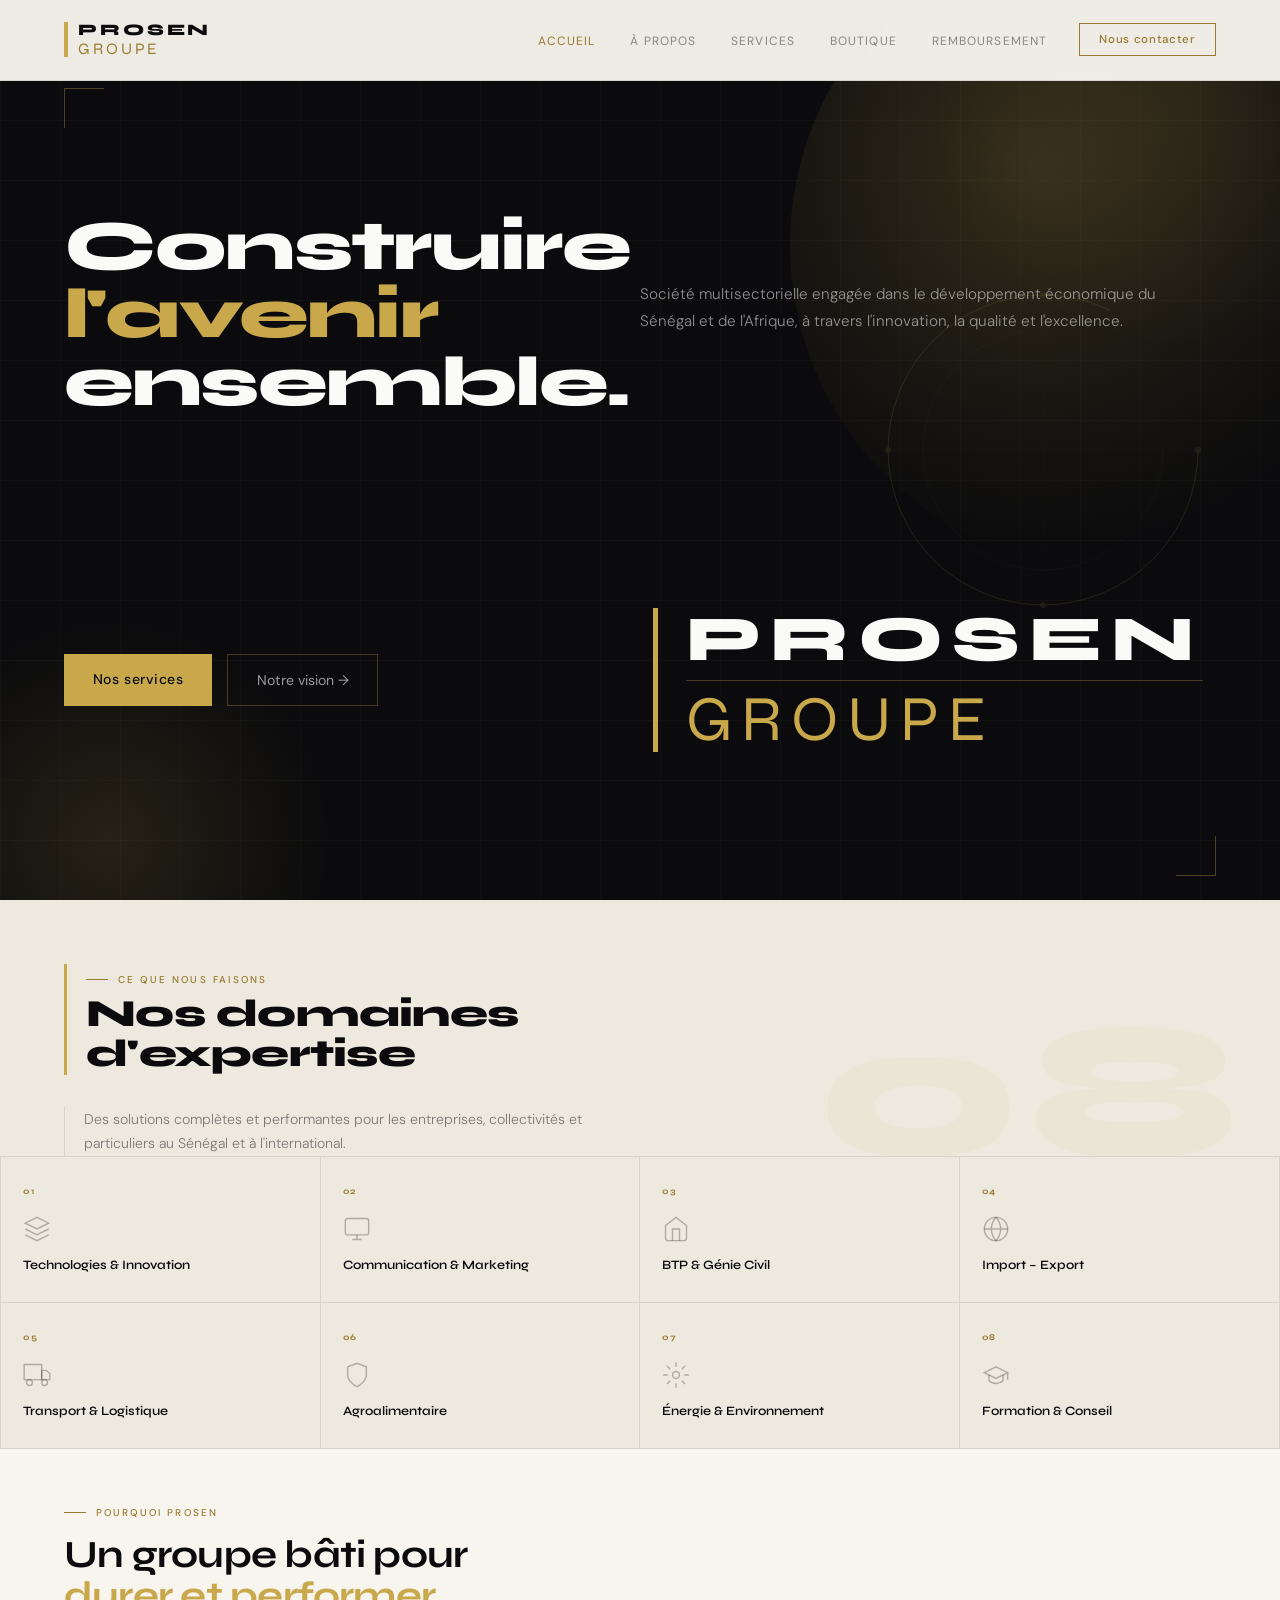
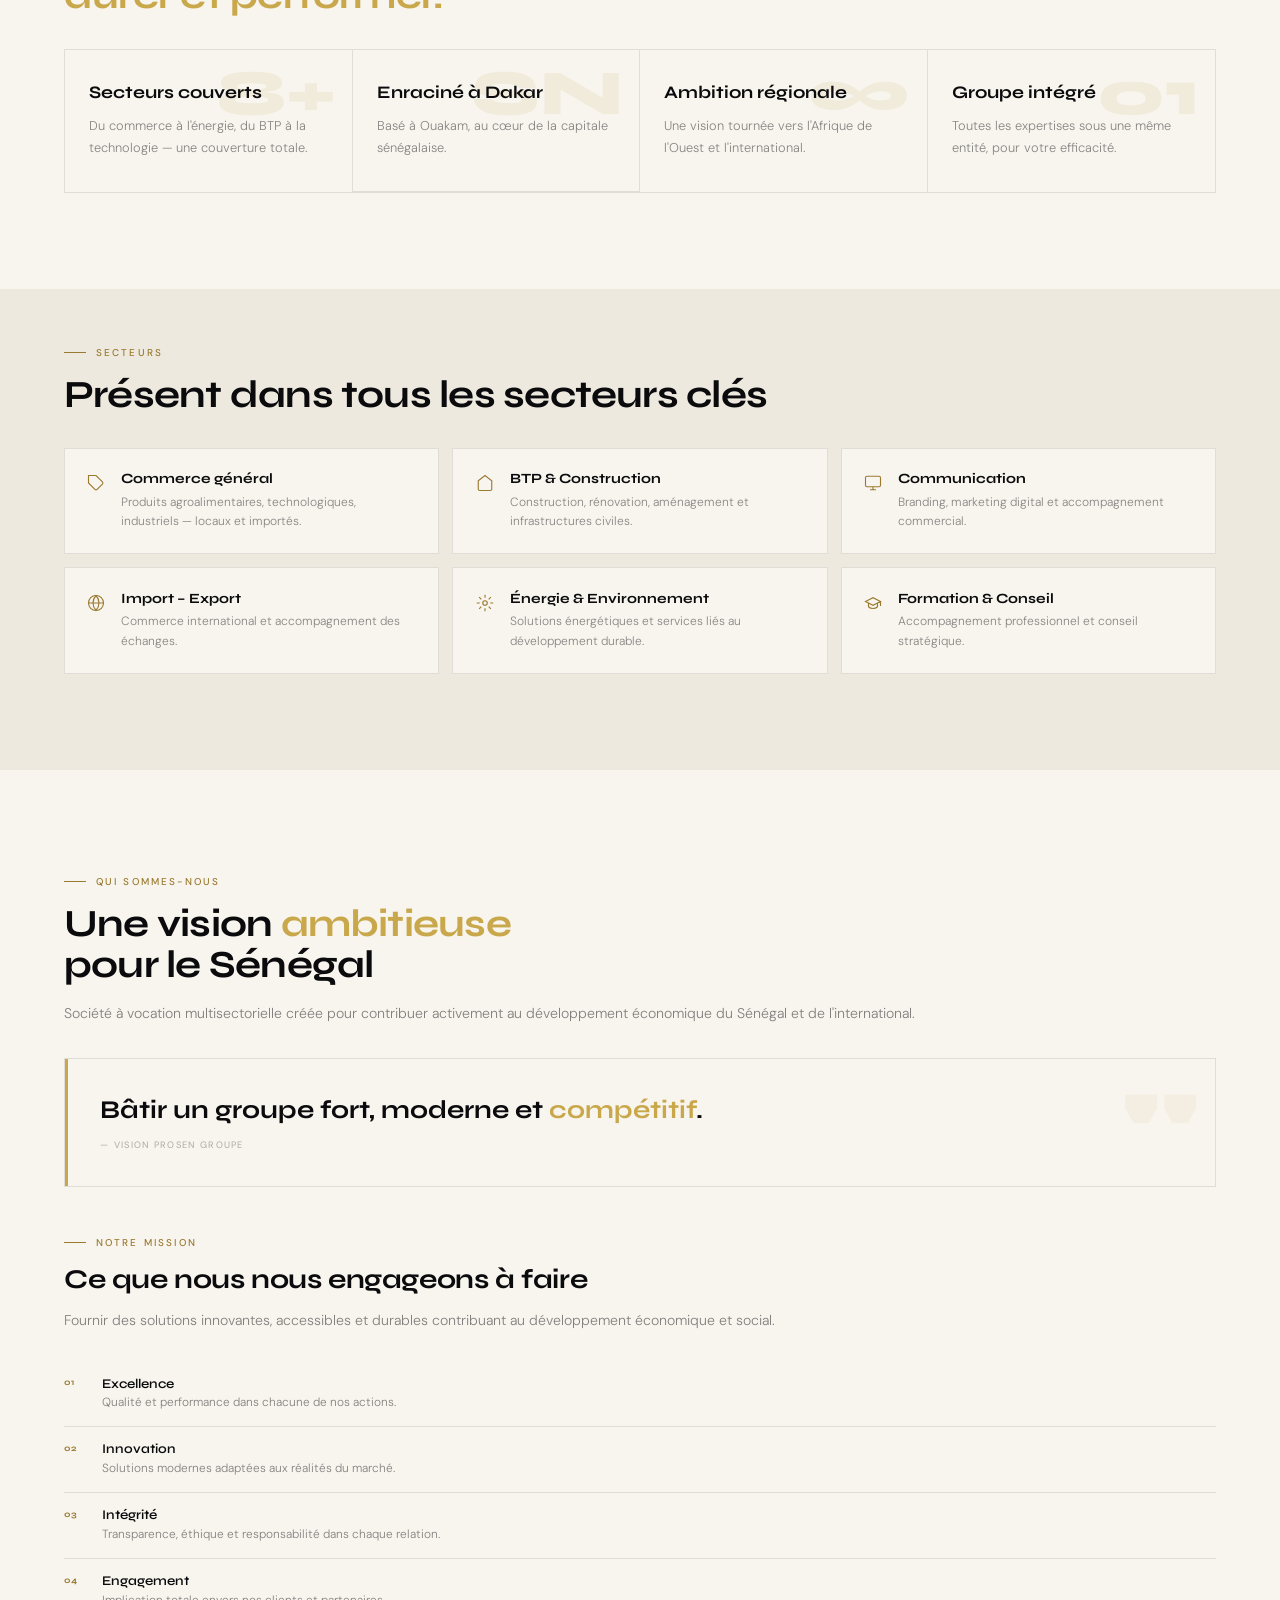
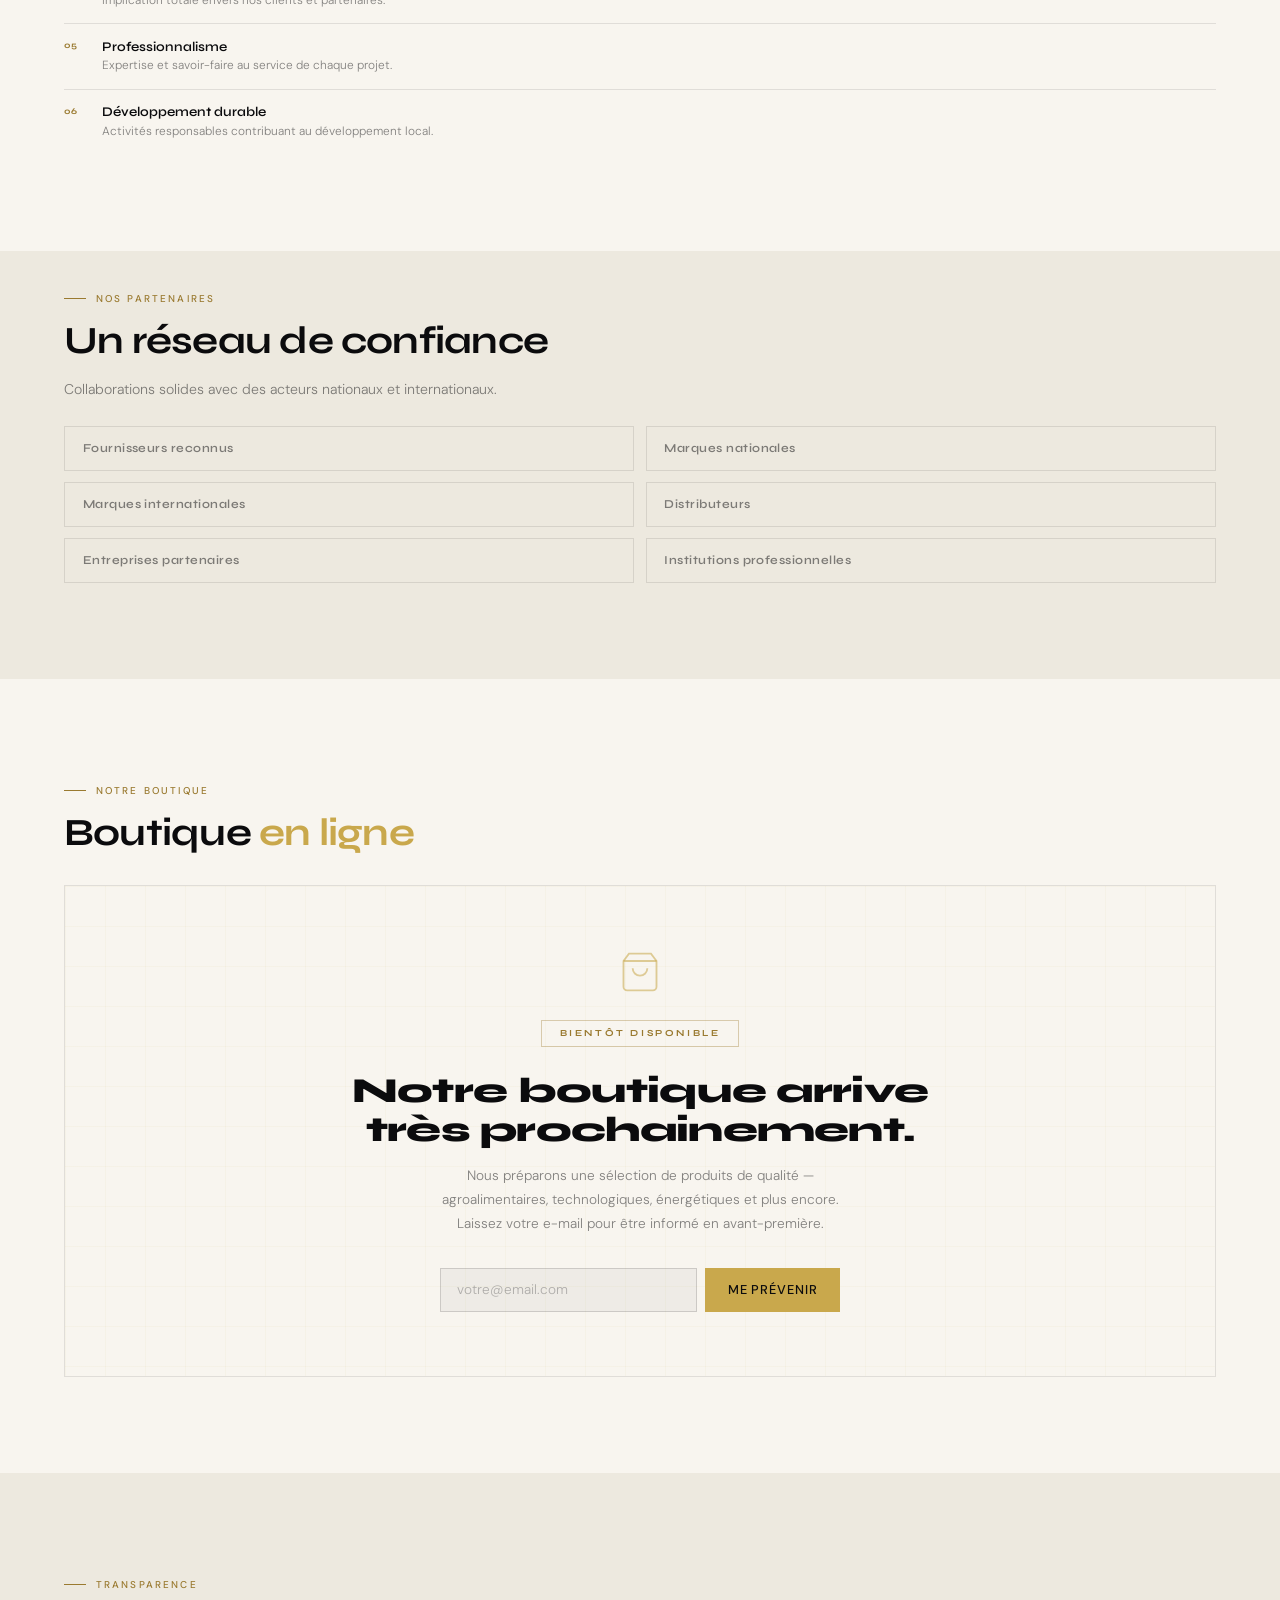
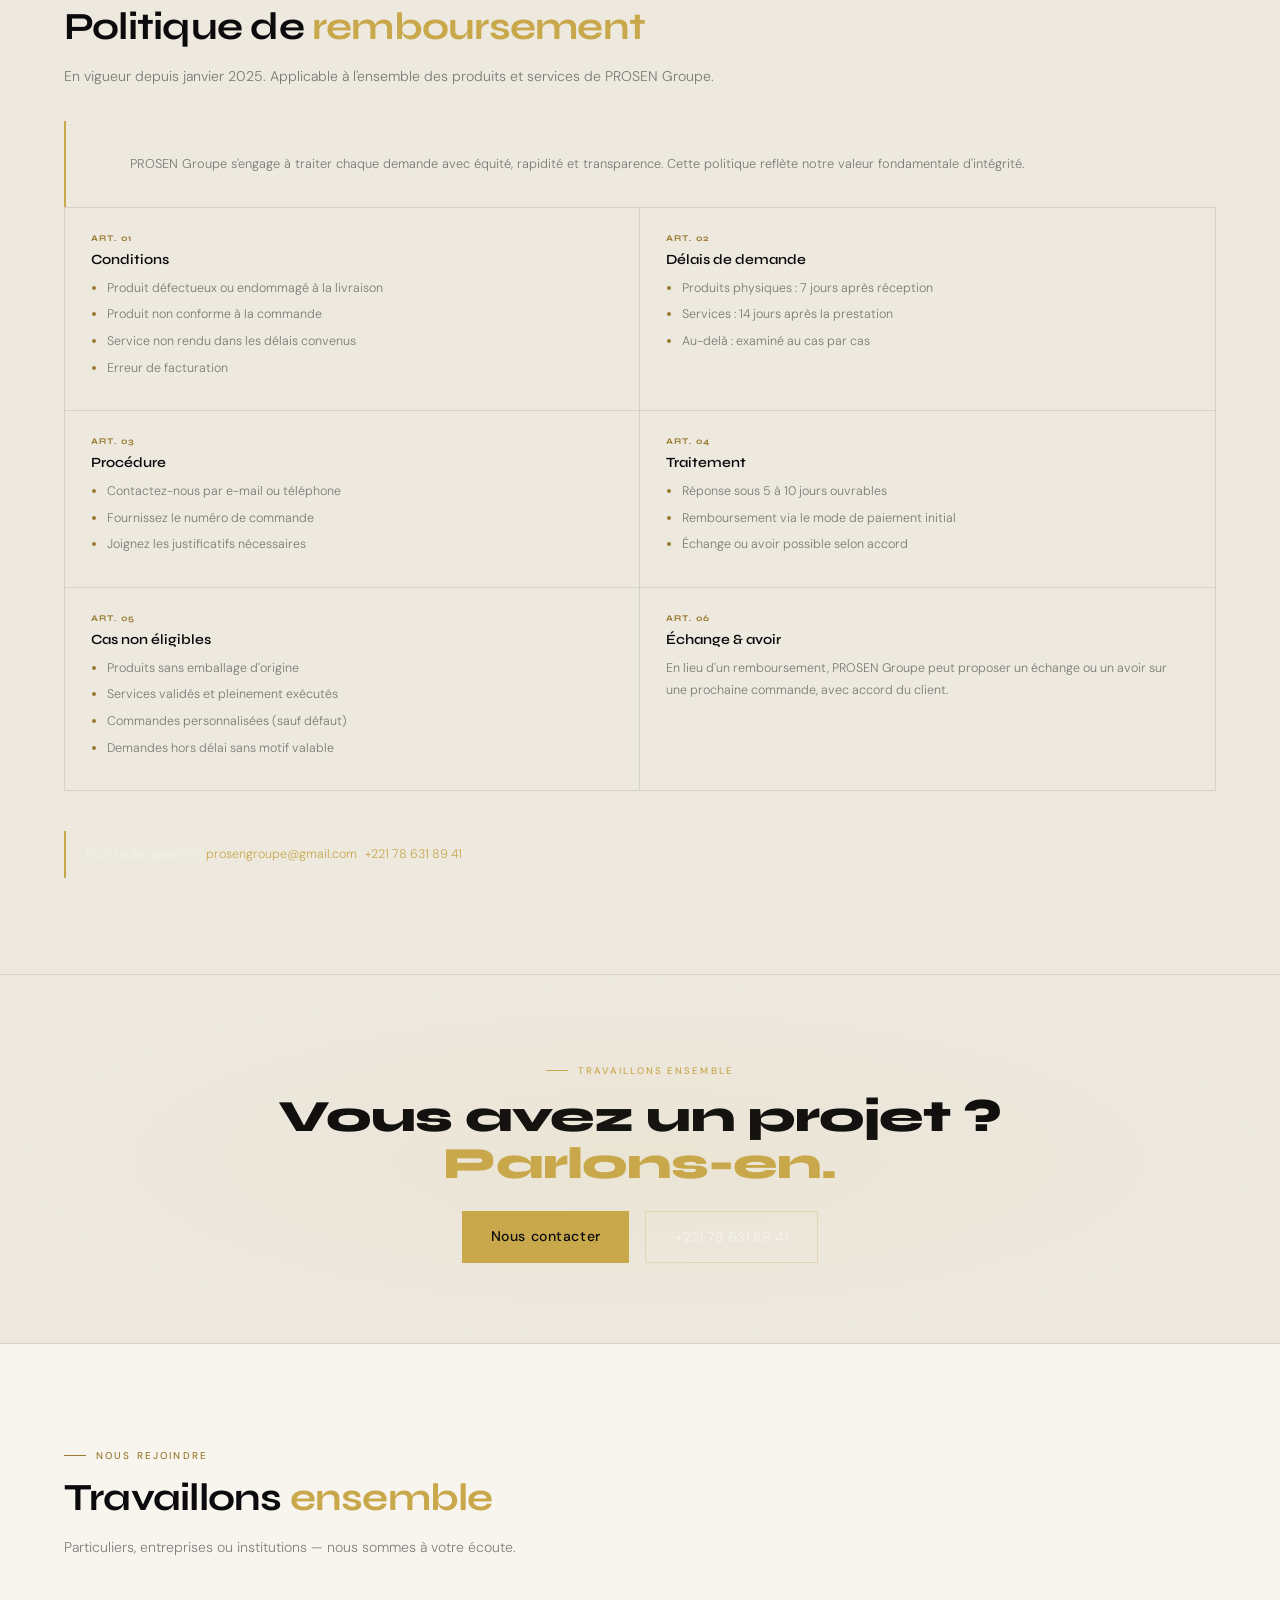
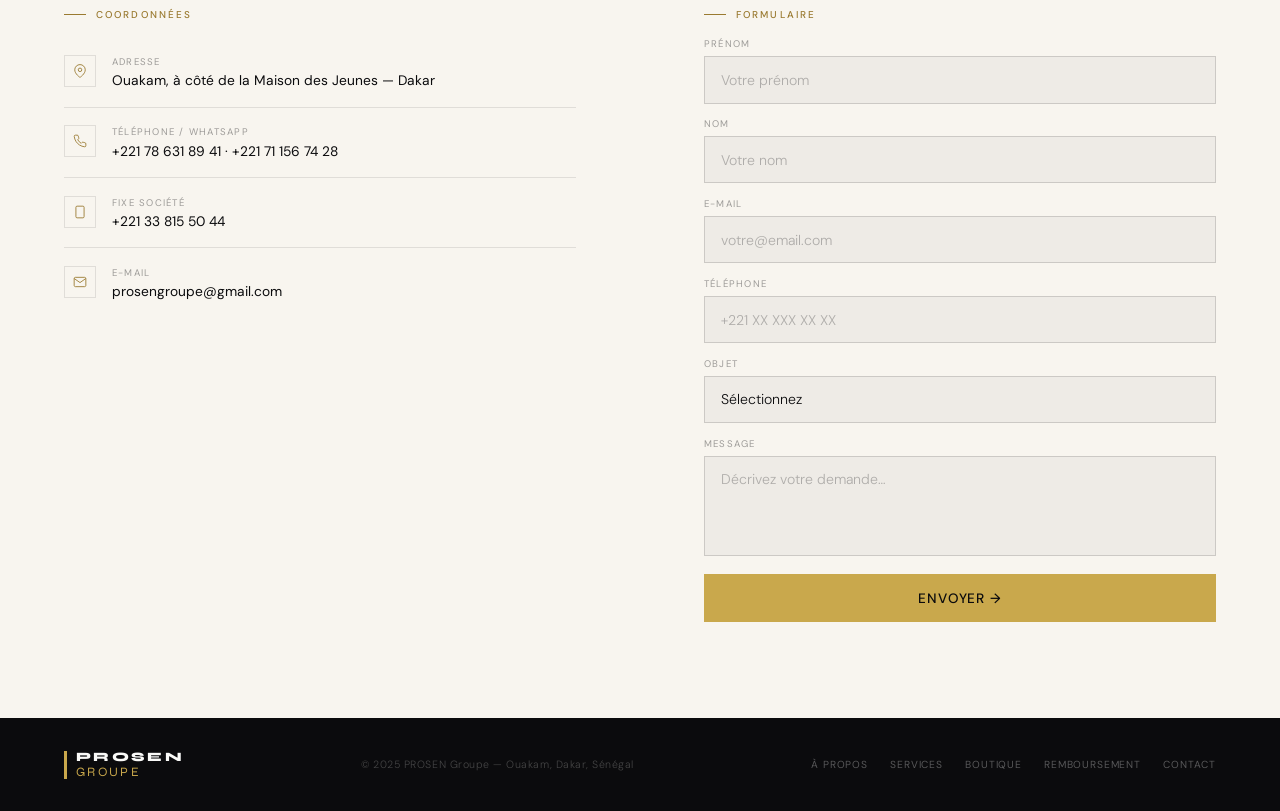
==== commit d2b0031a: "Thème clair — fond crème chaud, texte sombre, hero dark conservé Co-Authored-By: Claude Sonnet 4.6 <" ====
--- a/index.html
+++ b/index.html
@@ -44,7 +44,7 @@
 .showcase-item:last-child{border-bottom:none}
 .showcase-num{font-family:var(--D);font-size:4rem;font-weight:800;color:rgba(201,168,76,.12);line-height:1;position:absolute;top:.8rem;right:1rem}
 .showcase-title{font-family:var(--D);font-weight:700;font-size:1.1rem;color:var(--w);position:relative;z-index:1}
-.showcase-desc{font-size:.8rem;font-weight:300;color:rgba(250,250,248,.42);line-height:1.7;position:relative;z-index:1;max-width:280px}
+.showcase-desc{font-size:.8rem;font-weight:300;color:rgba(11,11,13,.48);line-height:1.7;position:relative;z-index:1;max-width:280px}
 
 /* ── ABOUT VISUAL ── */
 .about-statement{border:.5px solid var(--bd);padding:2.2rem 1.8rem 2.2rem 2.2rem;margin-bottom:2.5rem;position:relative;overflow:hidden}
@@ -52,11 +52,11 @@
 .about-statement::after{content:'"';position:absolute;right:1rem;bottom:-1rem;font-family:var(--D);font-size:8rem;font-weight:800;color:rgba(201,168,76,.08);line-height:1;pointer-events:none}
 .about-quote{font-family:var(--D);font-size:clamp(1.1rem,4vw,1.6rem);font-weight:700;line-height:1.28;color:var(--w);position:relative;z-index:1}
 .about-quote span{color:var(--gold)}
-.about-src{font-size:.58rem;letter-spacing:.14em;text-transform:uppercase;color:rgba(250,250,248,.28);margin-top:.75rem;position:relative;z-index:1}
+.about-src{font-size:.58rem;letter-spacing:.14em;text-transform:uppercase;color:rgba(11,11,13,.32);margin-top:.75rem;position:relative;z-index:1}
 
 /* ── PARTNER GRID ── */
 .partners-grid{display:grid;grid-template-columns:1fr 1fr;gap:.7rem;margin-top:1.5rem}
-.partner-item{border:.5px solid var(--bd);padding:.9rem 1.1rem;font-family:var(--D);font-size:.76rem;font-weight:600;color:rgba(250,250,248,.5);letter-spacing:.04em;transition:border-color .2s,color .2s,background .2s}
+.partner-item{border:.5px solid var(--bd);padding:.9rem 1.1rem;font-family:var(--D);font-size:.76rem;font-weight:600;color:rgba(11,11,13,.5);letter-spacing:.04em;transition:border-color .2s,color .2s,background .2s}
 .partner-item:hover{border-color:var(--gold);color:var(--w);background:rgba(201,168,76,.04)}
 
 /* ── CTA STRIP ── */
--- a/style.css
+++ b/style.css
@@ -1,8 +1,8 @@
 :root{
   --gold:#C9A84C;--gold-l:#E8C96A;--gold-d:#9A7A30;
-  --ink:#0B0B0D;--ink2:#1C1C22;
-  --w:#FAFAF8;--off:#F2F0EA;
-  --bd:rgba(201,168,76,.18);
+  --ink:#F8F5EF;--ink2:#EDE9DF;
+  --w:#0B0B0D;--off:#3A3733;
+  --bd:rgba(11,11,13,.1);
   --D:'Syne',sans-serif;--B:'DM Sans',sans-serif;
 }
 *,*::before,*::after{box-sizing:border-box;margin:0;padding:0}
@@ -20,40 +20,40 @@
 .logo-bar{width:4px;background:var(--gold);flex-shrink:0;min-height:32px}
 .logo-text-block{display:flex;flex-direction:column;justify-content:center;gap:3px}
 .logo-primary{font-family:var(--D);font-weight:800;font-size:1rem;letter-spacing:.18em;color:var(--w);line-height:1}
-.logo-secondary{font-family:var(--D);font-weight:400;font-size:1rem;letter-spacing:.18em;color:var(--gold);line-height:1}
+.logo-secondary{font-family:var(--D);font-weight:400;font-size:1rem;letter-spacing:.18em;color:var(--gold-d);line-height:1}
 
 /* ── NAV ── */
-nav{position:fixed;top:0;left:0;right:0;z-index:200;background:rgba(11,11,13,.96);backdrop-filter:blur(20px);-webkit-backdrop-filter:blur(20px);border-bottom:.5px solid var(--bd);padding:1rem 1.5rem;display:flex;align-items:center;justify-content:space-between}
+nav{position:fixed;top:0;left:0;right:0;z-index:200;background:rgba(248,245,239,.96);backdrop-filter:blur(20px);-webkit-backdrop-filter:blur(20px);border-bottom:.5px solid var(--bd);padding:1rem 1.5rem;display:flex;align-items:center;justify-content:space-between}
 .nav-right{display:flex;align-items:center;gap:1rem}
-.nav-cta{font-family:var(--B);font-size:.72rem;font-weight:500;letter-spacing:.06em;padding:.5rem 1.2rem;border:1px solid var(--gold);color:var(--gold);text-decoration:none;transition:all .2s}
-.nav-cta:hover{background:var(--gold);color:var(--ink)}
+.nav-cta{font-family:var(--B);font-size:.72rem;font-weight:500;letter-spacing:.06em;padding:.5rem 1.2rem;border:1px solid var(--gold-d);color:var(--gold-d);text-decoration:none;transition:all .2s;white-space:nowrap;display:none}
+.nav-cta:hover{background:var(--gold);color:var(--w);border-color:var(--gold)}
 .nav-links-desktop{display:none}
 .burger{width:44px;height:44px;display:flex;flex-direction:column;justify-content:center;gap:5px;cursor:pointer;padding:8px;border:none;background:transparent;touch-action:manipulation;-webkit-tap-highlight-color:transparent;flex-shrink:0}
 .burger span{display:block;height:1.5px;background:var(--w);transition:all .3s;transform-origin:center;pointer-events:none}
 .burger.open span:nth-child(1){transform:translateY(6.5px) rotate(45deg)}
 .burger.open span:nth-child(2){opacity:0;transform:scaleX(0)}
 .burger.open span:nth-child(3){transform:translateY(-6.5px) rotate(-45deg)}
-.nav-menu{position:fixed;top:0;left:0;right:0;bottom:0;background:#0B0B0D;z-index:198;display:flex;flex-direction:column;align-items:center;justify-content:center;gap:2rem;transform:translateX(100%);transition:transform .35s cubic-bezier(.4,0,.2,1)}
+.nav-menu{position:fixed;top:0;left:0;right:0;bottom:0;background:var(--ink);z-index:198;display:flex;flex-direction:column;align-items:center;justify-content:center;gap:2rem;transform:translateX(100%);transition:transform .35s cubic-bezier(.4,0,.2,1)}
 .nav-menu.open{transform:none}
-.nav-menu a{font-family:var(--D);font-weight:700;font-size:1.6rem;letter-spacing:.1em;color:rgba(250,250,248,.7);text-decoration:none;transition:color .2s}
-.nav-menu a:hover,.nav-menu a.active{color:var(--gold)}
-.nav-menu .menu-cta{margin-top:.5rem;padding:.8rem 2.2rem;border:1px solid var(--gold);color:var(--gold);font-size:.9rem;font-family:var(--B);font-weight:500;letter-spacing:.08em;text-decoration:none;transition:all .2s}
-.nav-menu .menu-cta:hover{background:var(--gold);color:var(--ink)}
-.nav-links-desktop a.active{color:var(--gold)}
+.nav-menu a{font-family:var(--D);font-weight:700;font-size:1.6rem;letter-spacing:.1em;color:rgba(11,11,13,.55);text-decoration:none;transition:color .2s}
+.nav-menu a:hover,.nav-menu a.active{color:var(--gold-d)}
+.nav-menu .menu-cta{margin-top:.5rem;padding:.8rem 2.2rem;border:1px solid var(--gold-d);color:var(--gold-d);font-size:.9rem;font-family:var(--B);font-weight:500;letter-spacing:.08em;text-decoration:none;transition:all .2s}
+.nav-menu .menu-cta:hover{background:var(--gold);color:var(--w);border-color:var(--gold)}
+.nav-links-desktop a.active{color:var(--gold-d)}
 
 /* ── PAGE HEADER ── */
 .page-header{padding:9rem 1.5rem 3rem;border-bottom:.5px solid var(--bd)}
 .page-header .sec-label{margin-bottom:.8rem}
 .page-header h1{font-family:var(--D);font-weight:800;font-size:clamp(2.4rem,9vw,4rem);line-height:.97;letter-spacing:-.025em;margin-bottom:1rem}
-.page-header h1 .accent{color:var(--gold)}
-.page-header p{font-size:.9rem;font-weight:300;color:rgba(250,250,248,.45);max-width:480px;line-height:1.75}
+.page-header h1 .accent{color:var(--gold-d)}
+.page-header p{font-size:.9rem;font-weight:300;color:rgba(11,11,13,.5);max-width:480px;line-height:1.75}
 
 /* ── SECTIONS ── */
 .sec{padding:4rem 1.5rem}
-.sec-label{display:inline-flex;align-items:center;gap:.6rem;font-size:.62rem;font-weight:500;letter-spacing:.22em;text-transform:uppercase;color:var(--gold);margin-bottom:1rem}
-.sec-label::before{content:'';width:22px;height:1px;background:var(--gold)}
-.sec-title{font-family:var(--D);font-weight:700;font-size:clamp(1.7rem,6vw,2.4rem);line-height:1.06;letter-spacing:-.02em;margin-bottom:1rem}
-.sec-sub{font-size:.88rem;font-weight:300;color:rgba(250,250,248,.45);line-height:1.75}
+.sec-label{display:inline-flex;align-items:center;gap:.6rem;font-size:.62rem;font-weight:500;letter-spacing:.22em;text-transform:uppercase;color:var(--gold-d);margin-bottom:1rem}
+.sec-label::before{content:'';width:22px;height:1px;background:var(--gold-d)}
+.sec-title{font-family:var(--D);font-weight:700;font-size:clamp(1.7rem,6vw,2.4rem);line-height:1.06;letter-spacing:-.02em;margin-bottom:1rem;color:var(--w)}
+.sec-sub{font-size:.88rem;font-weight:300;color:rgba(11,11,13,.5);line-height:1.75}
 
 /* ── SERVICES GRID ── */
 .services-grid,.services-row2{display:grid;grid-template-columns:1fr 1fr;border:.5px solid var(--bd)}
@@ -63,9 +63,9 @@
 .service-card:not(:nth-last-child(-n+2)){border-bottom:.5px solid var(--bd)}
 .service-card::after{content:'';position:absolute;bottom:0;left:0;right:0;height:2px;background:var(--gold);transform:scaleX(0);transform-origin:left;transition:transform .4s cubic-bezier(.4,0,.2,1)}
 .service-card:hover::after{transform:scaleX(1)}
-.service-card:hover{background:rgba(201,168,76,.04)}
-.service-num{font-family:var(--D);font-size:.55rem;font-weight:700;letter-spacing:.16em;color:var(--gold);margin-bottom:1.2rem}
-.service-icon{width:28px;height:28px;margin-bottom:.9rem;color:rgba(250,250,248,.28)}
+.service-card:hover{background:rgba(201,168,76,.06)}
+.service-num{font-family:var(--D);font-size:.55rem;font-weight:700;letter-spacing:.16em;color:var(--gold-d);margin-bottom:1.2rem}
+.service-icon{width:28px;height:28px;margin-bottom:.9rem;color:rgba(11,11,13,.28)}
 .service-icon svg{width:100%;height:100%}
 .service-name{font-family:var(--D);font-size:.8rem;font-weight:600;line-height:1.25;color:var(--w)}
 
@@ -73,97 +73,88 @@
 .values-list{margin-top:1.8rem}
 .value-item{display:flex;gap:1rem;padding:.9rem 0;border-bottom:.5px solid var(--bd)}
 .value-item:last-child{border-bottom:none}
-.value-num{font-family:var(--D);font-size:.55rem;font-weight:700;color:var(--gold);letter-spacing:.12em;padding-top:.1rem;min-width:22px}
-.value-name{font-family:var(--D);font-size:.83rem;font-weight:600;margin-bottom:.1rem}
-.value-desc{font-size:.74rem;font-weight:300;color:rgba(250,250,248,.42);line-height:1.55}
+.value-num{font-family:var(--D);font-size:.55rem;font-weight:700;color:var(--gold-d);letter-spacing:.12em;padding-top:.1rem;min-width:22px}
+.value-name{font-family:var(--D);font-size:.83rem;font-weight:600;margin-bottom:.1rem;color:var(--w)}
+.value-desc{font-size:.74rem;font-weight:300;color:rgba(11,11,13,.5);line-height:1.55}
 
 /* ── SECTEURS ── */
 .secteurs-grid{display:grid;grid-template-columns:1fr;gap:.8rem;margin-top:2rem}
-.secteur-card{background:var(--ink2);border:.5px solid var(--bd);padding:1.4rem;transition:all .25s;display:flex;align-items:flex-start;gap:1rem}
+.secteur-card{background:var(--ink);border:.5px solid var(--bd);padding:1.4rem;transition:all .25s;display:flex;align-items:flex-start;gap:1rem}
 .secteur-card:hover{border-color:var(--gold);transform:translateY(-2px)}
-.secteur-icon{width:18px;height:18px;flex-shrink:0;margin-top:.2rem;color:var(--gold)}
+.secteur-icon{width:18px;height:18px;flex-shrink:0;margin-top:.2rem;color:var(--gold-d)}
 .secteur-icon svg{width:100%;height:100%}
 .secteur-name{font-family:var(--D);font-size:.88rem;font-weight:700;color:var(--w);margin-bottom:.3rem;line-height:1.2}
-.secteur-desc{font-size:.75rem;font-weight:300;color:rgba(250,250,248,.4);line-height:1.6}
+.secteur-desc{font-size:.75rem;font-weight:300;color:rgba(11,11,13,.48);line-height:1.6}
 
 /* ── CONTACT ── */
 .contact-detail{display:flex;gap:1rem;align-items:flex-start;padding:1.1rem 0;border-bottom:.5px solid var(--bd)}
 .contact-detail:last-child{border-bottom:none}
-.contact-icon{width:32px;height:32px;flex-shrink:0;border:.5px solid var(--bd);display:flex;align-items:center;justify-content:center;color:var(--gold)}
+.contact-icon{width:32px;height:32px;flex-shrink:0;border:.5px solid var(--bd);display:flex;align-items:center;justify-content:center;color:var(--gold-d)}
 .contact-icon svg{width:14px;height:14px}
-.contact-key{font-size:.6rem;letter-spacing:.13em;text-transform:uppercase;color:rgba(250,250,248,.32);margin-bottom:.2rem}
+.contact-key{font-size:.6rem;letter-spacing:.13em;text-transform:uppercase;color:rgba(11,11,13,.38);margin-bottom:.2rem}
 .contact-val{font-size:.86rem;color:var(--w)}
 .contact-val a{color:var(--w);text-decoration:none;transition:color .2s}
-.contact-val a:hover{color:var(--gold)}
+.contact-val a:hover{color:var(--gold-d)}
 .form-group{margin-bottom:.85rem}
-.form-group label{display:block;font-size:.6rem;letter-spacing:.13em;text-transform:uppercase;color:rgba(250,250,248,.32);margin-bottom:.38rem}
-.form-group input,.form-group textarea,.form-group select{width:100%;background:rgba(255,255,255,.03);border:.5px solid var(--bd);color:var(--w);font-family:var(--B);font-size:.88rem;font-weight:300;padding:.85rem 1rem;outline:none;transition:border-color .2s;appearance:none;-webkit-appearance:none;border-radius:0}
-.form-group input::placeholder,.form-group textarea::placeholder{color:rgba(250,250,248,.18)}
+.form-group label{display:block;font-size:.6rem;letter-spacing:.13em;text-transform:uppercase;color:rgba(11,11,13,.38);margin-bottom:.38rem}
+.form-group input,.form-group textarea,.form-group select{width:100%;background:rgba(11,11,13,.04);border:.5px solid rgba(11,11,13,.15);color:var(--w);font-family:var(--B);font-size:.88rem;font-weight:300;padding:.85rem 1rem;outline:none;transition:border-color .2s;appearance:none;-webkit-appearance:none;border-radius:0}
+.form-group input::placeholder,.form-group textarea::placeholder{color:rgba(11,11,13,.28)}
 .form-group input:focus,.form-group textarea:focus,.form-group select:focus{border-color:var(--gold)}
-.form-group select option{background:var(--ink2);color:var(--w)}
+.form-group select option{background:var(--ink);color:var(--w)}
 .form-group textarea{height:100px;resize:none}
-.form-submit{width:100%;padding:.95rem;background:var(--gold);color:var(--ink);font-family:var(--B);font-weight:500;font-size:.85rem;letter-spacing:.07em;text-transform:uppercase;border:none;cursor:pointer;transition:background .2s}
+.form-submit{width:100%;padding:.95rem;background:var(--gold);color:#0B0B0D;font-family:var(--B);font-weight:500;font-size:.85rem;letter-spacing:.07em;text-transform:uppercase;border:none;cursor:pointer;transition:background .2s}
 .form-submit:hover{background:var(--gold-l)}
 
 /* ── POLITIQUE ── */
 .politique-intro{border-left:2px solid var(--gold);padding:.8rem 1.2rem;margin-bottom:2rem}
-.politique-intro p{font-size:.8rem;font-weight:300;color:rgba(250,250,248,.5);line-height:1.72}
+.politique-intro p{font-size:.8rem;font-weight:300;color:rgba(11,11,13,.5);line-height:1.72}
 .politique-article{padding:1.2rem 0;border-bottom:.5px solid var(--bd)}
 .politique-article:last-child{border-bottom:none}
-.art-num{font-family:var(--D);font-size:.55rem;font-weight:700;letter-spacing:.16em;color:var(--gold);margin-bottom:.5rem}
+.art-num{font-family:var(--D);font-size:.55rem;font-weight:700;letter-spacing:.16em;color:var(--gold-d);margin-bottom:.5rem}
 .art-title{font-family:var(--D);font-size:.88rem;font-weight:600;margin-bottom:.6rem;color:var(--w)}
-.art-body{font-size:.78rem;font-weight:300;color:rgba(250,250,248,.45);line-height:1.75}
+.art-body{font-size:.78rem;font-weight:300;color:rgba(11,11,13,.5);line-height:1.75}
 .art-body ul{padding-left:1rem;margin-top:.4rem}
 .art-body li{margin-bottom:.3rem}
-.art-body li::marker{color:var(--gold)}
+.art-body li::marker{color:var(--gold-d)}
 
 /* ── BOUTIQUE ── */
 .boutique-box{border:.5px solid var(--bd);position:relative;overflow:hidden;padding:4rem 1.5rem;text-align:center;margin-top:2rem}
-.boutique-box::before{content:'';position:absolute;inset:0;background-image:linear-gradient(rgba(201,168,76,.03) 1px,transparent 1px),linear-gradient(90deg,rgba(201,168,76,.03) 1px,transparent 1px);background-size:40px 40px;pointer-events:none}
-.boutique-icon{width:44px;height:44px;margin:0 auto 1.6rem;color:rgba(201,168,76,.4);position:relative;z-index:1}
+.boutique-box::before{content:'';position:absolute;inset:0;background-image:linear-gradient(rgba(201,168,76,.05) 1px,transparent 1px),linear-gradient(90deg,rgba(201,168,76,.05) 1px,transparent 1px);background-size:40px 40px;pointer-events:none}
+.boutique-icon{width:44px;height:44px;margin:0 auto 1.6rem;color:rgba(201,168,76,.55);position:relative;z-index:1}
 .boutique-icon svg{width:100%;height:100%}
-.boutique-badge{position:relative;z-index:1;display:inline-block;border:.5px solid rgba(201,168,76,.32);color:var(--gold);font-family:var(--D);font-size:.58rem;font-weight:700;letter-spacing:.28em;text-transform:uppercase;padding:.4rem 1.1rem;margin-bottom:1.6rem}
+.boutique-badge{position:relative;z-index:1;display:inline-block;border:.5px solid rgba(154,122,48,.35);color:var(--gold-d);font-family:var(--D);font-size:.58rem;font-weight:700;letter-spacing:.28em;text-transform:uppercase;padding:.4rem 1.1rem;margin-bottom:1.6rem}
 .boutique-title{position:relative;z-index:1;font-family:var(--D);font-size:clamp(1.5rem,5vw,2.2rem);font-weight:800;color:var(--w);letter-spacing:-.02em;margin-bottom:.9rem;line-height:1.1}
-.boutique-desc{position:relative;z-index:1;font-size:.85rem;font-weight:300;color:rgba(250,250,248,.4);max-width:400px;margin:0 auto 2rem;line-height:1.75}
+.boutique-desc{position:relative;z-index:1;font-size:.85rem;font-weight:300;color:rgba(11,11,13,.5);max-width:400px;margin:0 auto 2rem;line-height:1.75}
 .boutique-form{position:relative;z-index:1;display:flex;flex-wrap:wrap;gap:.5rem;max-width:400px;margin:0 auto}
-.boutique-form input{flex:1;min-width:200px;background:rgba(255,255,255,.04);border:.5px solid var(--bd);color:var(--w);font-family:var(--B);font-size:.85rem;font-weight:300;padding:.8rem 1rem;outline:none;border-radius:0;-webkit-appearance:none;transition:border-color .2s}
+.boutique-form input{flex:1;min-width:200px;background:rgba(11,11,13,.04);border:.5px solid rgba(11,11,13,.15);color:var(--w);font-family:var(--B);font-size:.85rem;font-weight:300;padding:.8rem 1rem;outline:none;border-radius:0;-webkit-appearance:none;transition:border-color .2s}
 .boutique-form input:focus{border-color:var(--gold)}
-.boutique-form input::placeholder{color:rgba(250,250,248,.22)}
-.boutique-form button{background:var(--gold);color:var(--ink);font-family:var(--B);font-weight:500;font-size:.8rem;letter-spacing:.07em;text-transform:uppercase;border:none;padding:.8rem 1.4rem;cursor:pointer;transition:background .2s;white-space:nowrap}
+.boutique-form input::placeholder{color:rgba(11,11,13,.28)}
+.boutique-form button{background:var(--gold);color:#0B0B0D;font-family:var(--B);font-weight:500;font-size:.8rem;letter-spacing:.07em;text-transform:uppercase;border:none;padding:.8rem 1.4rem;cursor:pointer;transition:background .2s;white-space:nowrap}
 .boutique-form button:hover{background:var(--gold-l)}
-.boutique-confirm{display:none;position:relative;z-index:1;margin-top:1rem;font-size:.8rem;color:var(--gold);letter-spacing:.05em}
-
-/* ── STATS ── */
-.stats-bar{display:grid;grid-template-columns:1fr 1fr;border-top:.5px solid var(--bd);border-bottom:.5px solid var(--bd)}
-.stat-item{padding:1.5rem;border-right:.5px solid var(--bd);border-bottom:.5px solid var(--bd)}
-.stat-item:nth-child(2){border-right:none}
-.stat-item:nth-child(3){border-bottom:none}
-.stat-item:nth-child(4){border-right:none;border-bottom:none}
-.stat-num{font-family:var(--D);font-size:2rem;font-weight:700;color:var(--gold);line-height:1;margin-bottom:.25rem}
-.stat-label{font-size:.65rem;font-weight:400;letter-spacing:.08em;text-transform:uppercase;color:rgba(250,250,248,.35)}
-
-/* ── HERO (accueil) ── */
-.hero{min-height:100svh;padding:80px 1.5rem 4rem;display:flex;flex-direction:column;justify-content:center;position:relative;overflow:hidden}
+.boutique-confirm{display:none;position:relative;z-index:1;margin-top:1rem;font-size:.8rem;color:var(--gold-d);letter-spacing:.05em}
+
+/* ── HERO ── */
+.hero{min-height:100svh;padding:80px 1.5rem 4rem;display:flex;flex-direction:column;justify-content:center;position:relative;overflow:hidden;overflow-x:clip;background:#0B0B0D;color:#FAFAF8}
 .hero::before{content:'';position:absolute;top:-150px;right:-150px;width:500px;height:500px;border-radius:50%;background:radial-gradient(circle,rgba(201,168,76,.08) 0%,transparent 70%);pointer-events:none}
 .hero-grid{position:absolute;inset:0;background-image:linear-gradient(rgba(201,168,76,.03) 1px,transparent 1px),linear-gradient(90deg,rgba(201,168,76,.03) 1px,transparent 1px);background-size:60px 60px;pointer-events:none}
 .hero-inner{position:relative;z-index:1}
-.hero-title{font-family:var(--D);font-weight:800;font-size:clamp(2.8rem,12vw,4.5rem);line-height:.97;letter-spacing:-.025em;margin-bottom:1.5rem}
+.hero-title{font-family:var(--D);font-weight:800;font-size:clamp(2.2rem,10.5vw,4.5rem);line-height:.97;letter-spacing:-.025em;margin-bottom:1.5rem;color:#FAFAF8}
 .hero-title .accent{color:var(--gold);display:block}
 .hero-desc{font-size:.95rem;font-weight:300;line-height:1.78;color:rgba(250,250,248,.55);margin-bottom:2.2rem;max-width:520px}
 .hero-actions{display:flex;flex-direction:column;gap:.9rem}
-.btn-primary{padding:1rem 1.8rem;background:var(--gold);color:var(--ink);font-family:var(--B);font-weight:500;font-size:.88rem;letter-spacing:.04em;border:none;cursor:pointer;text-align:center;text-decoration:none;display:inline-block;transition:background .2s}
+.btn-primary{padding:1rem 1.8rem;background:var(--gold);color:#0B0B0D;font-family:var(--B);font-weight:500;font-size:.88rem;letter-spacing:.04em;border:none;cursor:pointer;text-align:center;text-decoration:none;display:inline-block;transition:background .2s}
 .btn-primary:hover{background:var(--gold-l)}
-.btn-ghost{padding:1rem 1.8rem;color:rgba(250,250,248,.6);font-family:var(--B);font-size:.88rem;text-align:center;display:inline-flex;align-items:center;gap:.5rem;text-decoration:none;border:.5px solid var(--bd);transition:color .2s,border-color .2s}
+.btn-ghost{padding:1rem 1.8rem;color:rgba(250,250,248,.6);font-family:var(--B);font-size:.88rem;text-align:center;display:inline-flex;align-items:center;gap:.5rem;text-decoration:none;border:.5px solid rgba(201,168,76,.3);transition:color .2s,border-color .2s}
 .btn-ghost:hover{color:var(--gold);border-color:var(--gold)}
-.hero-logo-display{display:flex;align-items:stretch;gap:18px;margin-top:3rem;padding-top:2rem;border-top:.5px solid var(--bd)}
+.hero-logo-display{display:flex;align-items:stretch;gap:18px;margin-top:3rem;padding-top:2rem;border-top:.5px solid rgba(201,168,76,.2)}
 .hero-logo-bar{width:5px;background:var(--gold);animation:barGrow .9s cubic-bezier(.4,0,.2,1) both .3s;transform-origin:top}
 .hero-logo-words{display:flex;flex-direction:column;justify-content:center;gap:8px}
-.hero-logo-prosen{font-family:var(--D);font-weight:800;font-size:clamp(2.2rem,10vw,3.5rem);letter-spacing:.14em;color:var(--w);line-height:1;animation:fadeUp .9s both .4s}
+.hero-logo-prosen{font-family:var(--D);font-weight:800;font-size:clamp(2.2rem,10vw,3.5rem);letter-spacing:.14em;color:#FAFAF8;line-height:1;animation:fadeUp .9s both .4s}
 .hero-logo-rule{height:.5px;background:rgba(201,168,76,.3)}
 .hero-logo-group{font-family:var(--D);font-weight:400;font-size:clamp(2.2rem,10vw,3.5rem);letter-spacing:.14em;color:var(--gold);line-height:1;animation:fadeUp .9s both .55s}
 
 /* ── FOOTER ── */
-footer{border-top:.5px solid var(--bd);padding:2rem 1.5rem;display:flex;flex-direction:column;align-items:center;gap:1rem;text-align:center}
+footer{border-top:.5px solid var(--bd);background:#0B0B0D;padding:2rem 1.5rem;display:flex;flex-direction:column;align-items:center;gap:1rem;text-align:center}
 .footer-copy{font-size:.66rem;font-weight:300;color:rgba(250,250,248,.24);letter-spacing:.05em}
 .footer-links{display:flex;gap:1.4rem;flex-wrap:wrap;justify-content:center}
 .footer-links a{font-size:.64rem;color:rgba(250,250,248,.32);text-decoration:none;letter-spacing:.08em;text-transform:uppercase;transition:color .2s}
@@ -173,10 +164,6 @@
 @media(min-width:640px){
   .page-header{padding:9rem 3rem 3rem}
   .sec{padding:5rem 3rem}
-  .stats-bar{grid-template-columns:repeat(4,1fr)}
-  .stat-item{border-bottom:none}
-  .stat-item:nth-child(2){border-right:.5px solid var(--bd)}
-  .stat-item:nth-child(3){border-bottom:none}
   .secteurs-grid{grid-template-columns:1fr 1fr}
   .hero{padding:80px 3rem 3rem}
   .hero-actions{flex-direction:row}
@@ -186,9 +173,10 @@
 @media(min-width:1024px){
   nav{padding:1.4rem 4rem}
   .burger{display:none}
+  .nav-cta{display:block}
   .nav-links-desktop{display:flex;gap:2.2rem;list-style:none}
-  .nav-links-desktop a{font-family:var(--B);font-size:.75rem;font-weight:400;letter-spacing:.09em;text-transform:uppercase;color:rgba(250,250,248,.5);text-decoration:none;transition:color .2s}
-  .nav-links-desktop a:hover,.nav-links-desktop a.active{color:var(--gold)}
+  .nav-links-desktop a{font-family:var(--B);font-size:.75rem;font-weight:400;letter-spacing:.09em;text-transform:uppercase;color:rgba(11,11,13,.45);text-decoration:none;transition:color .2s}
+  .nav-links-desktop a:hover,.nav-links-desktop a.active{color:var(--gold-d)}
   .nav-right{gap:2rem}
   .page-header{padding:10rem 4rem 4rem}
   .sec{padding:6rem 4rem}
@@ -200,11 +188,6 @@
   .services-row2 .service-card:last-child{border-right:none}
   .service-card:not(:nth-last-child(-n+2)){border-bottom:none}
   .secteurs-grid{grid-template-columns:repeat(3,1fr)}
-  .stats-bar{padding:2.5rem 4rem}
-  .stat-item{padding:0 3rem}
-  .stat-item:first-child{padding-left:0}
-  .stat-item:last-child{border-right:none}
-  .stat-num{font-size:2.4rem}
   .hero{min-height:100vh;padding:8rem 4rem 4rem;display:grid;grid-template-columns:1fr 1fr;align-items:center}
   .hero-inner{display:contents}
   .hero-left{position:relative;z-index:1}
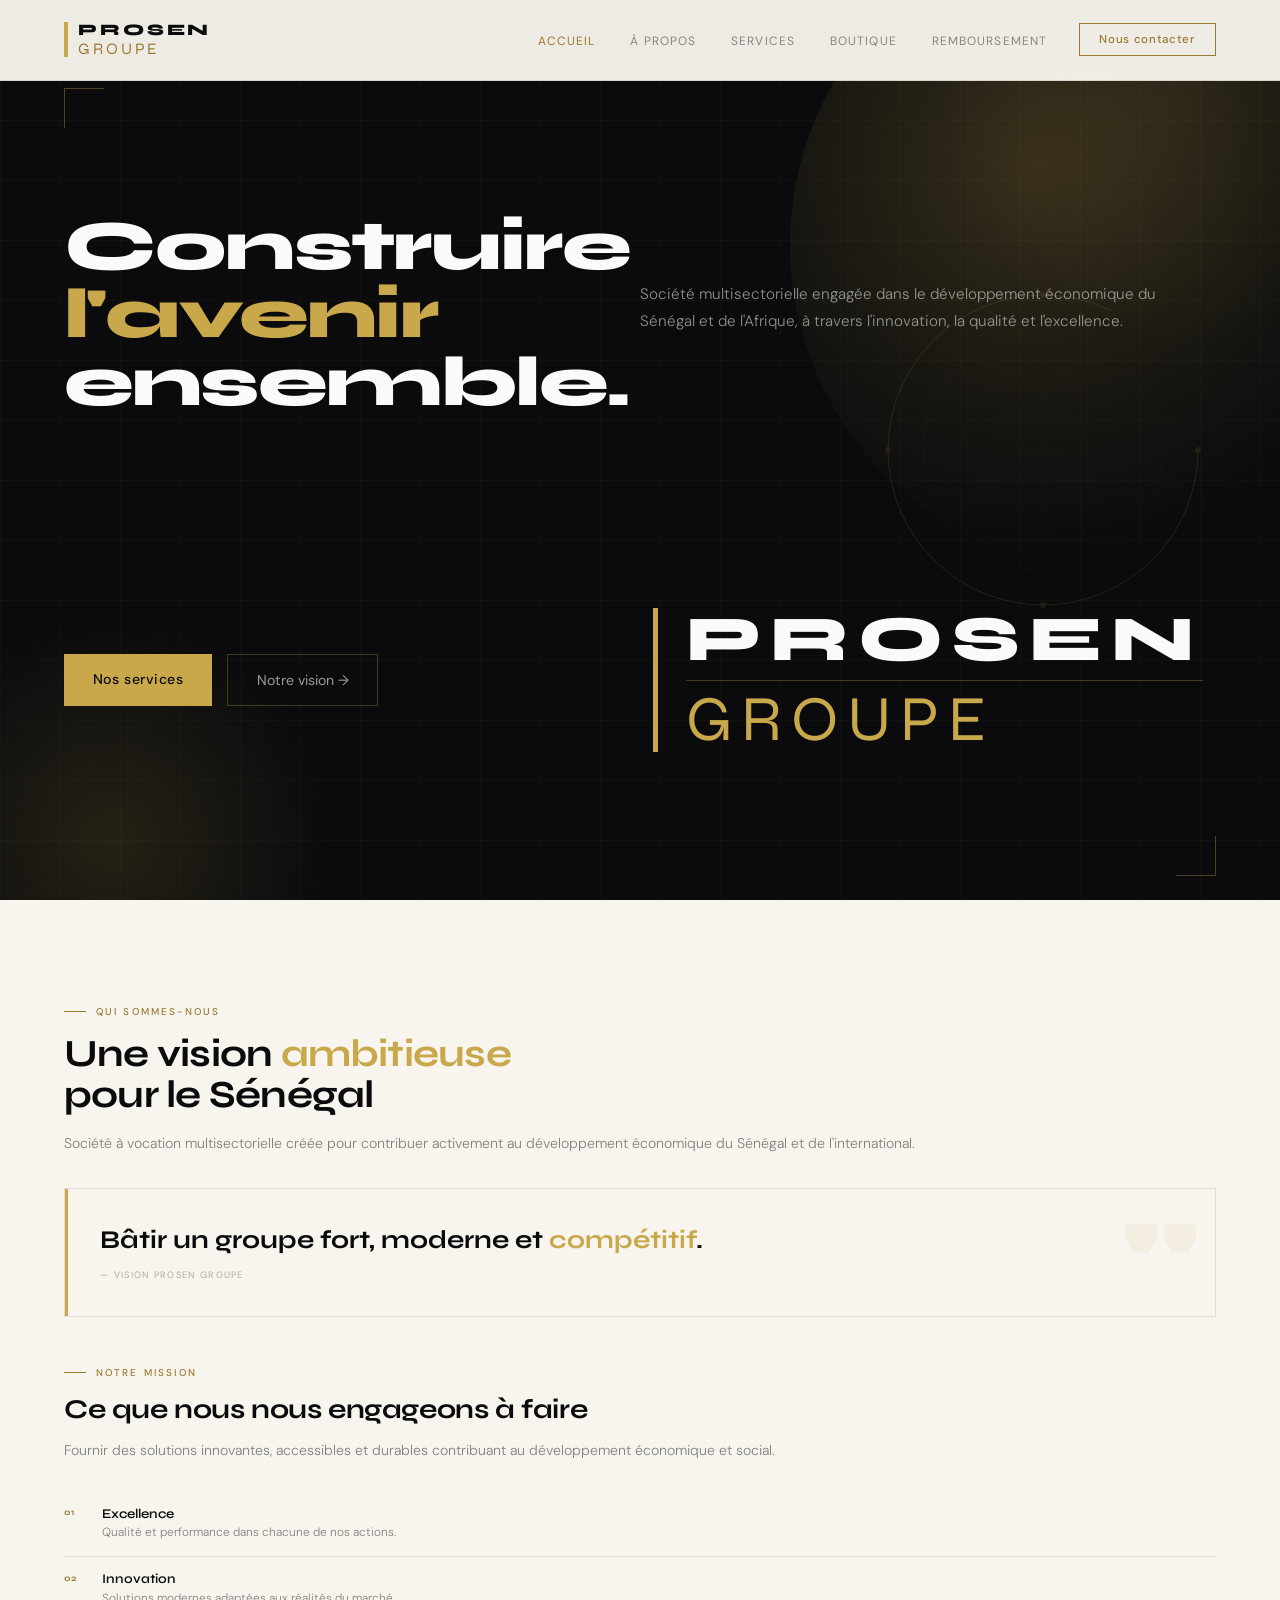
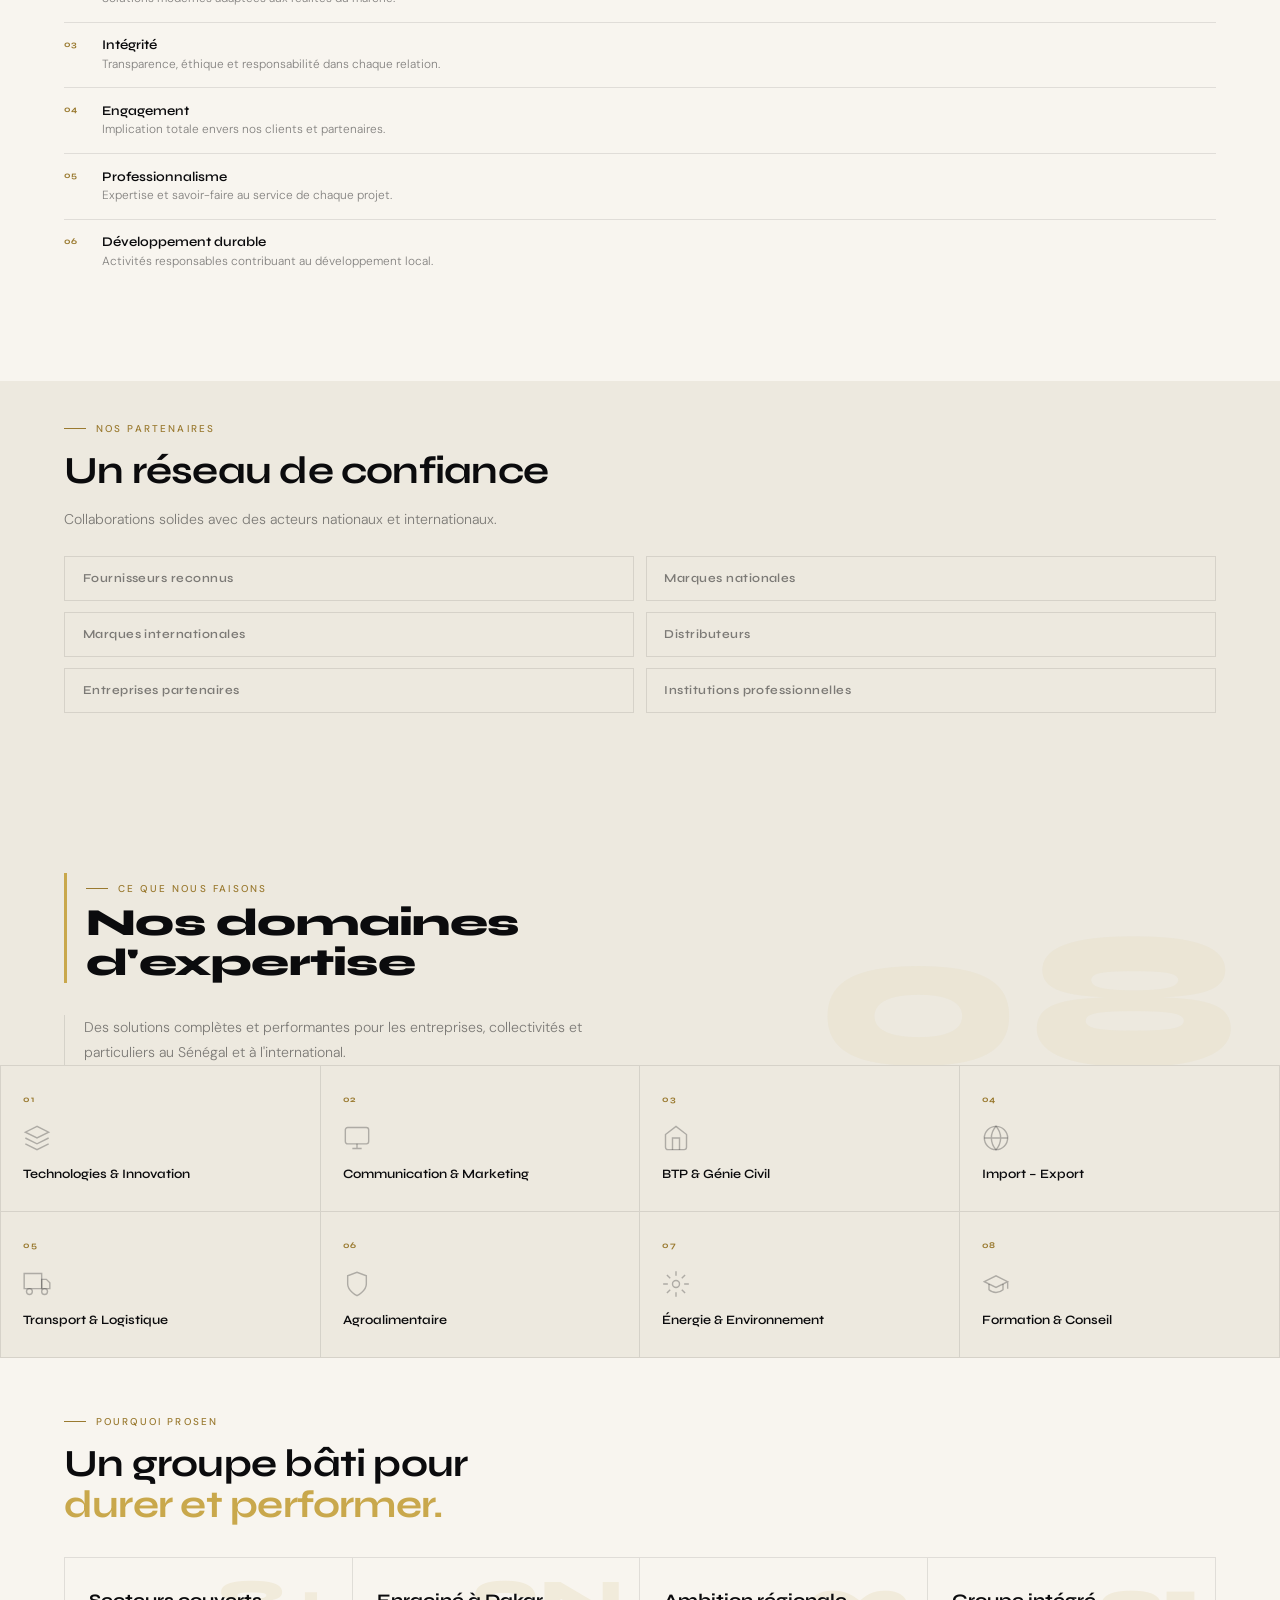
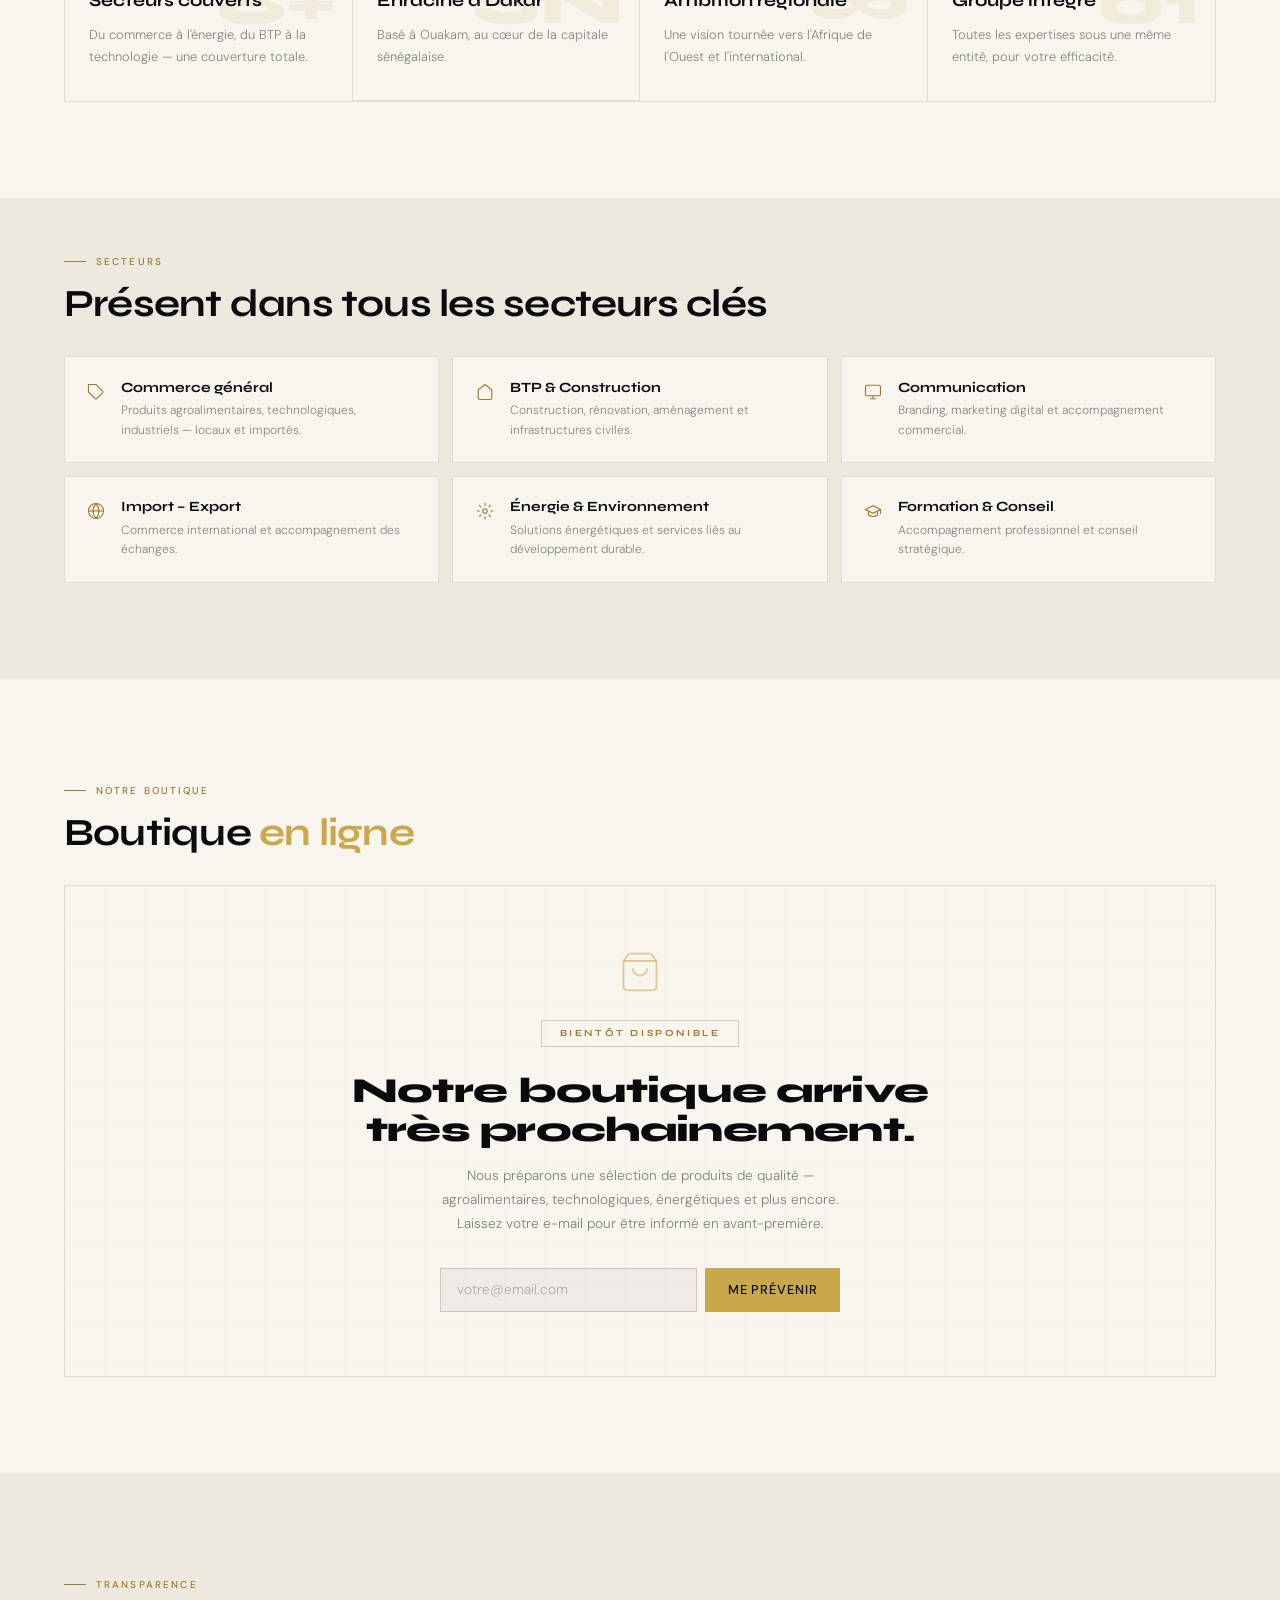
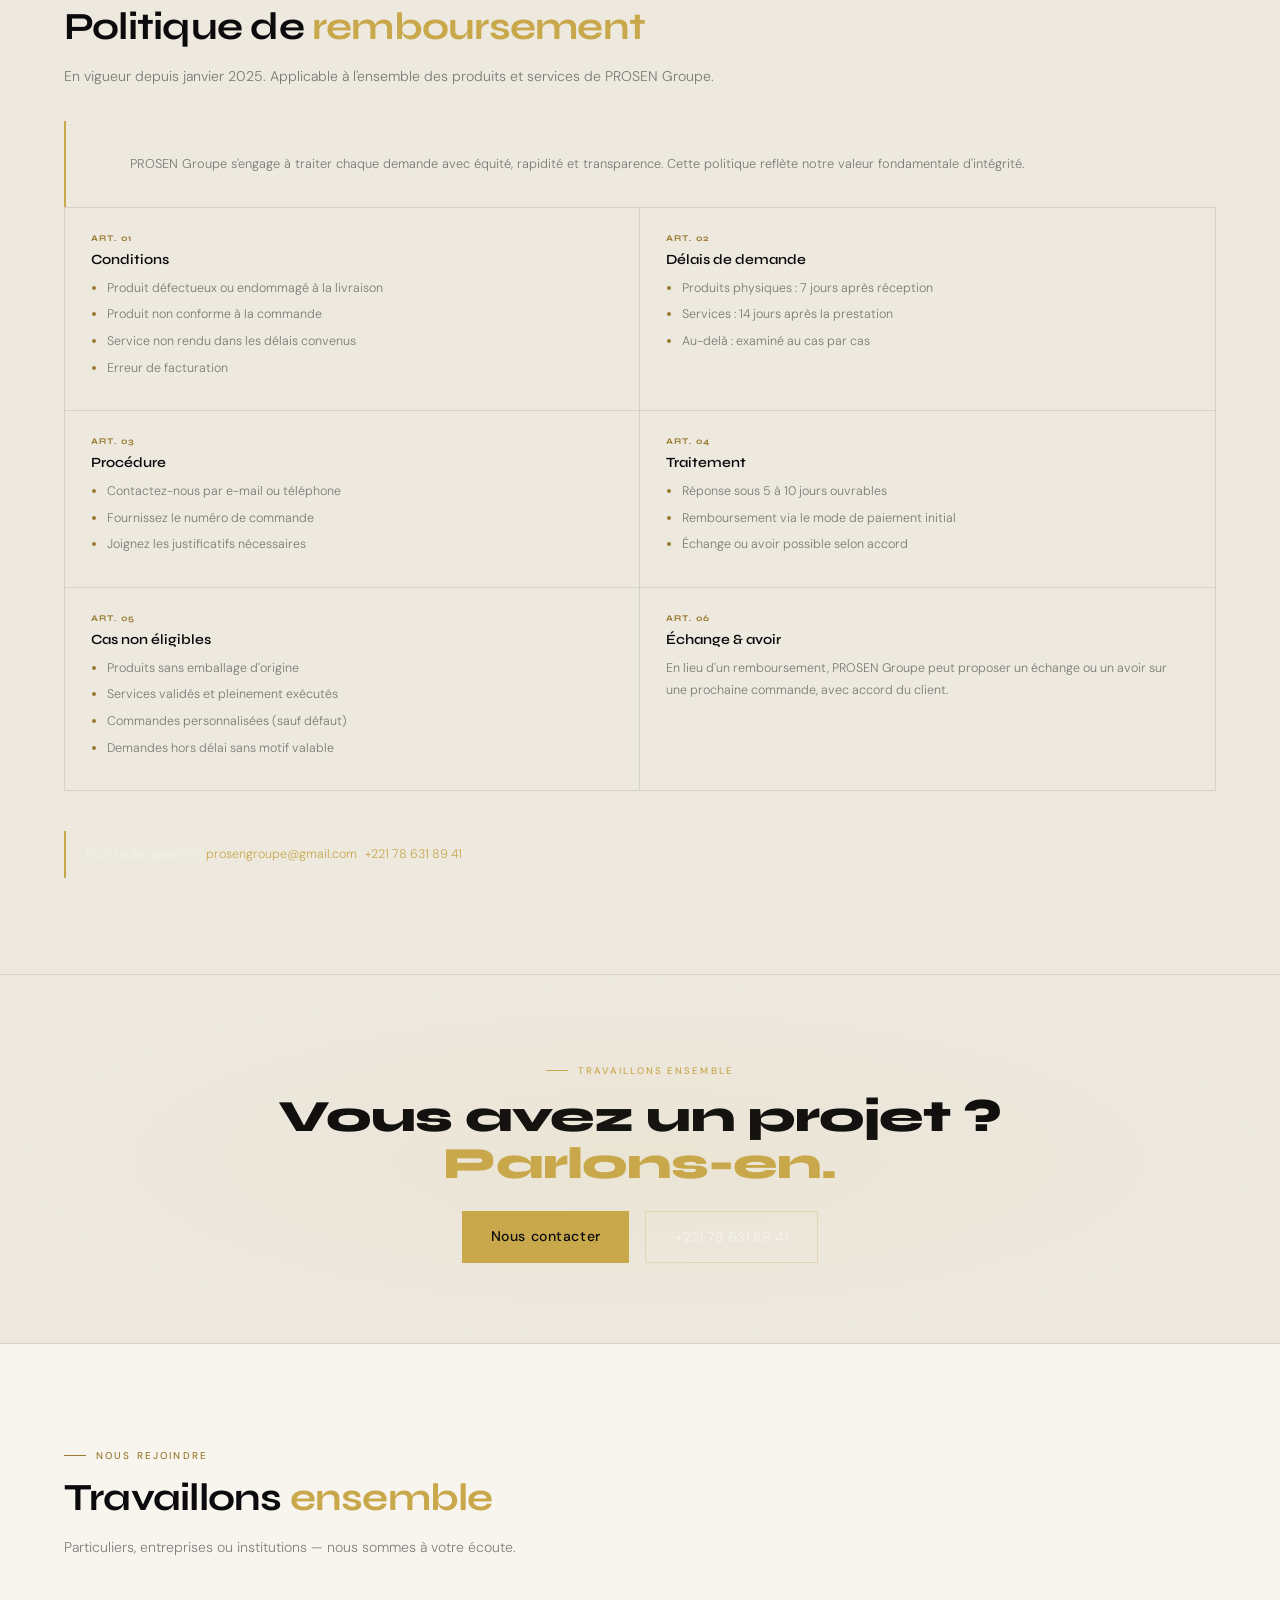
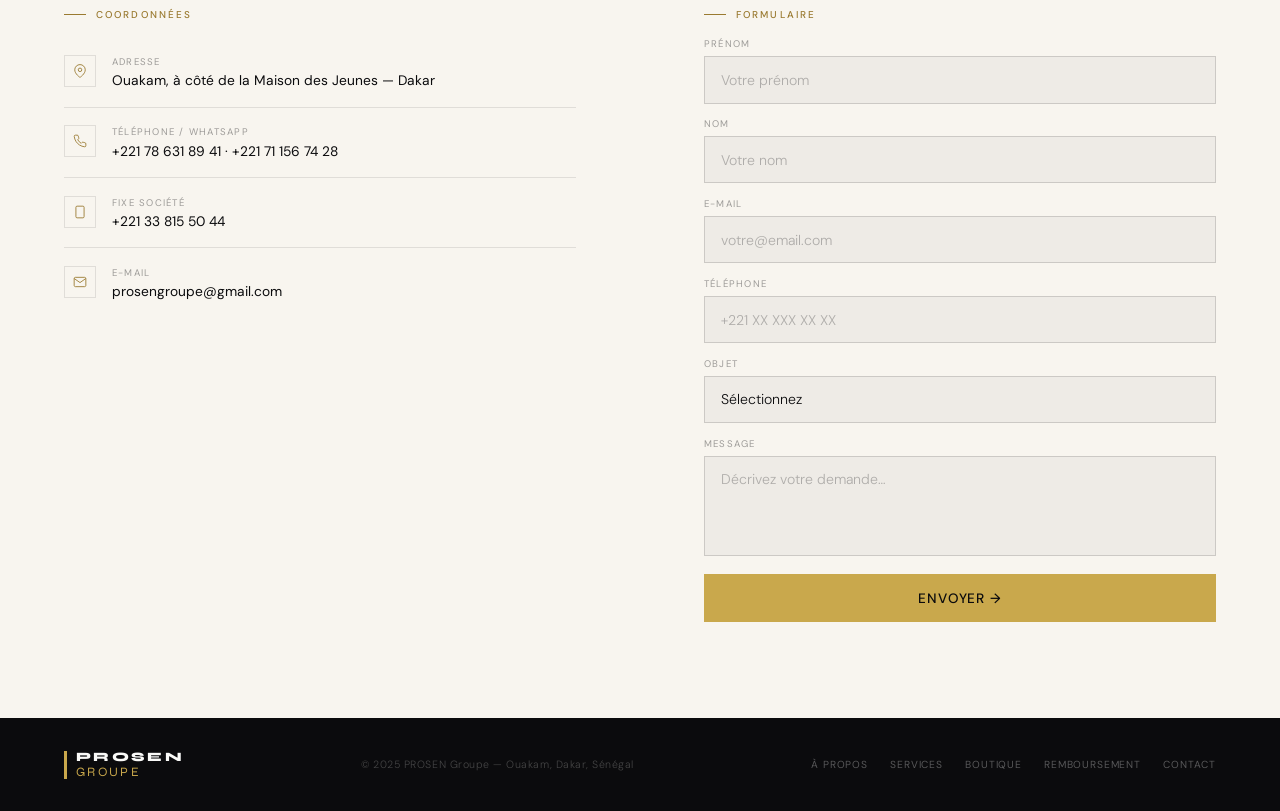
==== commit 69936d9c: "À propos mis en avant — présentation entreprise + vision juste après le hero Co-Authored-By: Claude " ====
--- a/index.html
+++ b/index.html
@@ -176,125 +176,6 @@
 
 </section>
 
-<!-- ══ SERVICES ══ -->
-<section id="services">
-  <div class="services-header reveal">
-    <div class="services-header-inner">
-      <div class="sec-label" style="margin-bottom:.5rem">Ce que nous faisons</div>
-      <h2 style="font-family:var(--D);font-weight:800;font-size:clamp(1.6rem,5vw,2.4rem);color:var(--w);line-height:1.05;letter-spacing:-.02em">Nos domaines<br/>d'expertise</h2>
-    </div>
-    <p class="sec-sub" style="max-width:520px;padding-left:1.2rem;border-left:.5px solid var(--bd)">Des solutions complètes et performantes pour les entreprises, collectivités et particuliers au Sénégal et à l'international.</p>
-    <div class="services-header-bg">08</div>
-  </div>
-
-  <div style="background:var(--ink2)">
-    <div class="services-grid reveal rd1">
-      <div class="service-card">
-        <div class="service-num">01</div>
-        <div class="service-icon"><svg viewBox="0 0 24 24" fill="none" stroke="currentColor" stroke-width="1.2"><path d="M12 2L2 7l10 5 10-5-10-5z"/><path d="M2 17l10 5 10-5"/><path d="M2 12l10 5 10-5"/></svg></div>
-        <div class="service-name">Technologies &amp; Innovation</div>
-      </div>
-      <div class="service-card">
-        <div class="service-num">02</div>
-        <div class="service-icon"><svg viewBox="0 0 24 24" fill="none" stroke="currentColor" stroke-width="1.2"><rect x="2" y="3" width="20" height="14" rx="2"/><path d="M8 21h8M12 17v4"/></svg></div>
-        <div class="service-name">Communication &amp; Marketing</div>
-      </div>
-      <div class="service-card">
-        <div class="service-num">03</div>
-        <div class="service-icon"><svg viewBox="0 0 24 24" fill="none" stroke="currentColor" stroke-width="1.2"><path d="M3 9l9-7 9 7v11a2 2 0 01-2 2H5a2 2 0 01-2-2z"/><polyline points="9 22 9 12 15 12 15 22"/></svg></div>
-        <div class="service-name">BTP &amp; Génie Civil</div>
-      </div>
-      <div class="service-card">
-        <div class="service-num">04</div>
-        <div class="service-icon"><svg viewBox="0 0 24 24" fill="none" stroke="currentColor" stroke-width="1.2"><circle cx="12" cy="12" r="10"/><path d="M2 12h20M12 2a15.3 15.3 0 014 10 15.3 15.3 0 01-4 10 15.3 15.3 0 01-4-10 15.3 15.3 0 014-10z"/></svg></div>
-        <div class="service-name">Import – Export</div>
-      </div>
-    </div>
-    <div class="services-row2 reveal rd2">
-      <div class="service-card">
-        <div class="service-num">05</div>
-        <div class="service-icon"><svg viewBox="0 0 24 24" fill="none" stroke="currentColor" stroke-width="1.2"><path d="M1 3h15v13H1z"/><path d="M16 8h4l3 3v5h-7V8z"/><circle cx="5.5" cy="18.5" r="2.5"/><circle cx="18.5" cy="18.5" r="2.5"/></svg></div>
-        <div class="service-name">Transport &amp; Logistique</div>
-      </div>
-      <div class="service-card">
-        <div class="service-num">06</div>
-        <div class="service-icon"><svg viewBox="0 0 24 24" fill="none" stroke="currentColor" stroke-width="1.2"><path d="M12 22s8-4 8-10V5l-8-3-8 3v7c0 6 8 10 8 10z"/></svg></div>
-        <div class="service-name">Agroalimentaire</div>
-      </div>
-      <div class="service-card">
-        <div class="service-num">07</div>
-        <div class="service-icon"><svg viewBox="0 0 24 24" fill="none" stroke="currentColor" stroke-width="1.2"><circle cx="12" cy="12" r="3"/><path d="M12 1v4M12 19v4M4.22 4.22l2.83 2.83M16.95 16.95l2.83 2.83M1 12h4M19 12h4M4.22 19.78l2.83-2.83M16.95 7.05l2.83-2.83"/></svg></div>
-        <div class="service-name">Énergie &amp; Environnement</div>
-      </div>
-      <div class="service-card">
-        <div class="service-num">08</div>
-        <div class="service-icon"><svg viewBox="0 0 24 24" fill="none" stroke="currentColor" stroke-width="1.2"><path d="M22 10v6M2 10l10-5 10 5-10 5z"/><path d="M6 12v5c3 3 9 3 12 0v-5"/></svg></div>
-        <div class="service-name">Formation &amp; Conseil</div>
-      </div>
-    </div>
-  </div>
-
-  <!-- Showcase -->
-  <div class="sec" style="background:var(--ink);padding-top:3rem">
-    <div class="sec-label reveal">Pourquoi PROSEN</div>
-    <h2 class="sec-title reveal rd1" style="margin-bottom:2rem">Un groupe bâti pour<br/><span style="color:var(--gold)">durer et performer.</span></h2>
-    <div class="showcase-grid reveal rd2">
-      <div class="showcase-item">
-        <div class="showcase-num">8+</div>
-        <div class="showcase-title">Secteurs couverts</div>
-        <div class="showcase-desc">Du commerce à l'énergie, du BTP à la technologie — une couverture totale.</div>
-      </div>
-      <div class="showcase-item">
-        <div class="showcase-num">SN</div>
-        <div class="showcase-title">Enraciné à Dakar</div>
-        <div class="showcase-desc">Basé à Ouakam, au cœur de la capitale sénégalaise.</div>
-      </div>
-      <div class="showcase-item">
-        <div class="showcase-num">∞</div>
-        <div class="showcase-title">Ambition régionale</div>
-        <div class="showcase-desc">Une vision tournée vers l'Afrique de l'Ouest et l'international.</div>
-      </div>
-      <div class="showcase-item">
-        <div class="showcase-num">01</div>
-        <div class="showcase-title">Groupe intégré</div>
-        <div class="showcase-desc">Toutes les expertises sous une même entité, pour votre efficacité.</div>
-      </div>
-    </div>
-  </div>
-
-  <!-- Secteurs -->
-  <div class="sec" style="background:var(--ink2);padding-top:3rem">
-    <div class="sec-label reveal">Secteurs</div>
-    <h2 class="sec-title reveal rd1">Présent dans tous les secteurs clés</h2>
-    <div class="secteurs-grid reveal rd2" style="margin-top:2rem">
-      <div class="secteur-card">
-        <div class="secteur-icon"><svg viewBox="0 0 24 24" fill="none" stroke="currentColor" stroke-width="1.5"><path d="M20.59 13.41l-7.17 7.17a2 2 0 01-2.83 0L2 12V2h10l8.59 8.59a2 2 0 010 2.82z"/><line x1="7" y1="7" x2="7.01" y2="7"/></svg></div>
-        <div><div class="secteur-name">Commerce général</div><div class="secteur-desc">Produits agroalimentaires, technologiques, industriels — locaux et importés.</div></div>
-      </div>
-      <div class="secteur-card">
-        <div class="secteur-icon"><svg viewBox="0 0 24 24" fill="none" stroke="currentColor" stroke-width="1.5"><path d="M3 9l9-7 9 7v11a2 2 0 01-2 2H5a2 2 0 01-2-2z"/></svg></div>
-        <div><div class="secteur-name">BTP &amp; Construction</div><div class="secteur-desc">Construction, rénovation, aménagement et infrastructures civiles.</div></div>
-      </div>
-      <div class="secteur-card">
-        <div class="secteur-icon"><svg viewBox="0 0 24 24" fill="none" stroke="currentColor" stroke-width="1.5"><rect x="2" y="3" width="20" height="14" rx="2"/><path d="M8 21h8M12 17v4"/></svg></div>
-        <div><div class="secteur-name">Communication</div><div class="secteur-desc">Branding, marketing digital et accompagnement commercial.</div></div>
-      </div>
-      <div class="secteur-card">
-        <div class="secteur-icon"><svg viewBox="0 0 24 24" fill="none" stroke="currentColor" stroke-width="1.5"><circle cx="12" cy="12" r="10"/><path d="M2 12h20M12 2a15.3 15.3 0 014 10 15.3 15.3 0 01-4 10 15.3 15.3 0 01-4-10 15.3 15.3 0 014-10z"/></svg></div>
-        <div><div class="secteur-name">Import – Export</div><div class="secteur-desc">Commerce international et accompagnement des échanges.</div></div>
-      </div>
-      <div class="secteur-card">
-        <div class="secteur-icon"><svg viewBox="0 0 24 24" fill="none" stroke="currentColor" stroke-width="1.5"><circle cx="12" cy="12" r="3"/><path d="M12 1v4M12 19v4M4.22 4.22l2.83 2.83M16.95 16.95l2.83 2.83M1 12h4M19 12h4M4.22 19.78l2.83-2.83M16.95 7.05l2.83-2.83"/></svg></div>
-        <div><div class="secteur-name">Énergie &amp; Environnement</div><div class="secteur-desc">Solutions énergétiques et services liés au développement durable.</div></div>
-      </div>
-      <div class="secteur-card">
-        <div class="secteur-icon"><svg viewBox="0 0 24 24" fill="none" stroke="currentColor" stroke-width="1.5"><path d="M22 10v6M2 10l10-5 10 5-10 5z"/><path d="M6 12v5c3 3 9 3 12 0v-5"/></svg></div>
-        <div><div class="secteur-name">Formation &amp; Conseil</div><div class="secteur-desc">Accompagnement professionnel et conseil stratégique.</div></div>
-      </div>
-    </div>
-  </div>
-</section>
-
 <!-- ══ À PROPOS ══ -->
 <section id="apropos" class="sec">
   <div class="sec-label reveal">Qui sommes-nous</div>
@@ -331,6 +212,125 @@
     <div class="partner-item">Distributeurs</div>
     <div class="partner-item">Entreprises partenaires</div>
     <div class="partner-item">Institutions professionnelles</div>
+  </div>
+</section>
+
+<!-- ══ SERVICES ══ -->
+<section id="services">
+  <div class="services-header reveal">
+    <div class="services-header-inner">
+      <div class="sec-label" style="margin-bottom:.5rem">Ce que nous faisons</div>
+      <h2 style="font-family:var(--D);font-weight:800;font-size:clamp(1.6rem,5vw,2.4rem);color:var(--w);line-height:1.05;letter-spacing:-.02em">Nos domaines<br/>d'expertise</h2>
+    </div>
+    <p class="sec-sub" style="max-width:520px;padding-left:1.2rem;border-left:.5px solid var(--bd)">Des solutions complètes et performantes pour les entreprises, collectivités et particuliers au Sénégal et à l'international.</p>
+    <div class="services-header-bg">08</div>
+  </div>
+
+  <div style="background:var(--ink2)">
+    <div class="services-grid reveal rd1">
+      <div class="service-card">
+        <div class="service-num">01</div>
+        <div class="service-icon"><svg viewBox="0 0 24 24" fill="none" stroke="currentColor" stroke-width="1.2"><path d="M12 2L2 7l10 5 10-5-10-5z"/><path d="M2 17l10 5 10-5"/><path d="M2 12l10 5 10-5"/></svg></div>
+        <div class="service-name">Technologies &amp; Innovation</div>
+      </div>
+      <div class="service-card">
+        <div class="service-num">02</div>
+        <div class="service-icon"><svg viewBox="0 0 24 24" fill="none" stroke="currentColor" stroke-width="1.2"><rect x="2" y="3" width="20" height="14" rx="2"/><path d="M8 21h8M12 17v4"/></svg></div>
+        <div class="service-name">Communication &amp; Marketing</div>
+      </div>
+      <div class="service-card">
+        <div class="service-num">03</div>
+        <div class="service-icon"><svg viewBox="0 0 24 24" fill="none" stroke="currentColor" stroke-width="1.2"><path d="M3 9l9-7 9 7v11a2 2 0 01-2 2H5a2 2 0 01-2-2z"/><polyline points="9 22 9 12 15 12 15 22"/></svg></div>
+        <div class="service-name">BTP &amp; Génie Civil</div>
+      </div>
+      <div class="service-card">
+        <div class="service-num">04</div>
+        <div class="service-icon"><svg viewBox="0 0 24 24" fill="none" stroke="currentColor" stroke-width="1.2"><circle cx="12" cy="12" r="10"/><path d="M2 12h20M12 2a15.3 15.3 0 014 10 15.3 15.3 0 01-4 10 15.3 15.3 0 01-4-10 15.3 15.3 0 014-10z"/></svg></div>
+        <div class="service-name">Import – Export</div>
+      </div>
+    </div>
+    <div class="services-row2 reveal rd2">
+      <div class="service-card">
+        <div class="service-num">05</div>
+        <div class="service-icon"><svg viewBox="0 0 24 24" fill="none" stroke="currentColor" stroke-width="1.2"><path d="M1 3h15v13H1z"/><path d="M16 8h4l3 3v5h-7V8z"/><circle cx="5.5" cy="18.5" r="2.5"/><circle cx="18.5" cy="18.5" r="2.5"/></svg></div>
+        <div class="service-name">Transport &amp; Logistique</div>
+      </div>
+      <div class="service-card">
+        <div class="service-num">06</div>
+        <div class="service-icon"><svg viewBox="0 0 24 24" fill="none" stroke="currentColor" stroke-width="1.2"><path d="M12 22s8-4 8-10V5l-8-3-8 3v7c0 6 8 10 8 10z"/></svg></div>
+        <div class="service-name">Agroalimentaire</div>
+      </div>
+      <div class="service-card">
+        <div class="service-num">07</div>
+        <div class="service-icon"><svg viewBox="0 0 24 24" fill="none" stroke="currentColor" stroke-width="1.2"><circle cx="12" cy="12" r="3"/><path d="M12 1v4M12 19v4M4.22 4.22l2.83 2.83M16.95 16.95l2.83 2.83M1 12h4M19 12h4M4.22 19.78l2.83-2.83M16.95 7.05l2.83-2.83"/></svg></div>
+        <div class="service-name">Énergie &amp; Environnement</div>
+      </div>
+      <div class="service-card">
+        <div class="service-num">08</div>
+        <div class="service-icon"><svg viewBox="0 0 24 24" fill="none" stroke="currentColor" stroke-width="1.2"><path d="M22 10v6M2 10l10-5 10 5-10 5z"/><path d="M6 12v5c3 3 9 3 12 0v-5"/></svg></div>
+        <div class="service-name">Formation &amp; Conseil</div>
+      </div>
+    </div>
+  </div>
+
+  <!-- Showcase -->
+  <div class="sec" style="background:var(--ink);padding-top:3rem">
+    <div class="sec-label reveal">Pourquoi PROSEN</div>
+    <h2 class="sec-title reveal rd1" style="margin-bottom:2rem">Un groupe bâti pour<br/><span style="color:var(--gold)">durer et performer.</span></h2>
+    <div class="showcase-grid reveal rd2">
+      <div class="showcase-item">
+        <div class="showcase-num">8+</div>
+        <div class="showcase-title">Secteurs couverts</div>
+        <div class="showcase-desc">Du commerce à l'énergie, du BTP à la technologie — une couverture totale.</div>
+      </div>
+      <div class="showcase-item">
+        <div class="showcase-num">SN</div>
+        <div class="showcase-title">Enraciné à Dakar</div>
+        <div class="showcase-desc">Basé à Ouakam, au cœur de la capitale sénégalaise.</div>
+      </div>
+      <div class="showcase-item">
+        <div class="showcase-num">∞</div>
+        <div class="showcase-title">Ambition régionale</div>
+        <div class="showcase-desc">Une vision tournée vers l'Afrique de l'Ouest et l'international.</div>
+      </div>
+      <div class="showcase-item">
+        <div class="showcase-num">01</div>
+        <div class="showcase-title">Groupe intégré</div>
+        <div class="showcase-desc">Toutes les expertises sous une même entité, pour votre efficacité.</div>
+      </div>
+    </div>
+  </div>
+
+  <!-- Secteurs -->
+  <div class="sec" style="background:var(--ink2);padding-top:3rem">
+    <div class="sec-label reveal">Secteurs</div>
+    <h2 class="sec-title reveal rd1">Présent dans tous les secteurs clés</h2>
+    <div class="secteurs-grid reveal rd2" style="margin-top:2rem">
+      <div class="secteur-card">
+        <div class="secteur-icon"><svg viewBox="0 0 24 24" fill="none" stroke="currentColor" stroke-width="1.5"><path d="M20.59 13.41l-7.17 7.17a2 2 0 01-2.83 0L2 12V2h10l8.59 8.59a2 2 0 010 2.82z"/><line x1="7" y1="7" x2="7.01" y2="7"/></svg></div>
+        <div><div class="secteur-name">Commerce général</div><div class="secteur-desc">Produits agroalimentaires, technologiques, industriels — locaux et importés.</div></div>
+      </div>
+      <div class="secteur-card">
+        <div class="secteur-icon"><svg viewBox="0 0 24 24" fill="none" stroke="currentColor" stroke-width="1.5"><path d="M3 9l9-7 9 7v11a2 2 0 01-2 2H5a2 2 0 01-2-2z"/></svg></div>
+        <div><div class="secteur-name">BTP &amp; Construction</div><div class="secteur-desc">Construction, rénovation, aménagement et infrastructures civiles.</div></div>
+      </div>
+      <div class="secteur-card">
+        <div class="secteur-icon"><svg viewBox="0 0 24 24" fill="none" stroke="currentColor" stroke-width="1.5"><rect x="2" y="3" width="20" height="14" rx="2"/><path d="M8 21h8M12 17v4"/></svg></div>
+        <div><div class="secteur-name">Communication</div><div class="secteur-desc">Branding, marketing digital et accompagnement commercial.</div></div>
+      </div>
+      <div class="secteur-card">
+        <div class="secteur-icon"><svg viewBox="0 0 24 24" fill="none" stroke="currentColor" stroke-width="1.5"><circle cx="12" cy="12" r="10"/><path d="M2 12h20M12 2a15.3 15.3 0 014 10 15.3 15.3 0 01-4 10 15.3 15.3 0 01-4-10 15.3 15.3 0 014-10z"/></svg></div>
+        <div><div class="secteur-name">Import – Export</div><div class="secteur-desc">Commerce international et accompagnement des échanges.</div></div>
+      </div>
+      <div class="secteur-card">
+        <div class="secteur-icon"><svg viewBox="0 0 24 24" fill="none" stroke="currentColor" stroke-width="1.5"><circle cx="12" cy="12" r="3"/><path d="M12 1v4M12 19v4M4.22 4.22l2.83 2.83M16.95 16.95l2.83 2.83M1 12h4M19 12h4M4.22 19.78l2.83-2.83M16.95 7.05l2.83-2.83"/></svg></div>
+        <div><div class="secteur-name">Énergie &amp; Environnement</div><div class="secteur-desc">Solutions énergétiques et services liés au développement durable.</div></div>
+      </div>
+      <div class="secteur-card">
+        <div class="secteur-icon"><svg viewBox="0 0 24 24" fill="none" stroke="currentColor" stroke-width="1.5"><path d="M22 10v6M2 10l10-5 10 5-10 5z"/><path d="M6 12v5c3 3 9 3 12 0v-5"/></svg></div>
+        <div><div class="secteur-name">Formation &amp; Conseil</div><div class="secteur-desc">Accompagnement professionnel et conseil stratégique.</div></div>
+      </div>
+    </div>
   </div>
 </section>
 
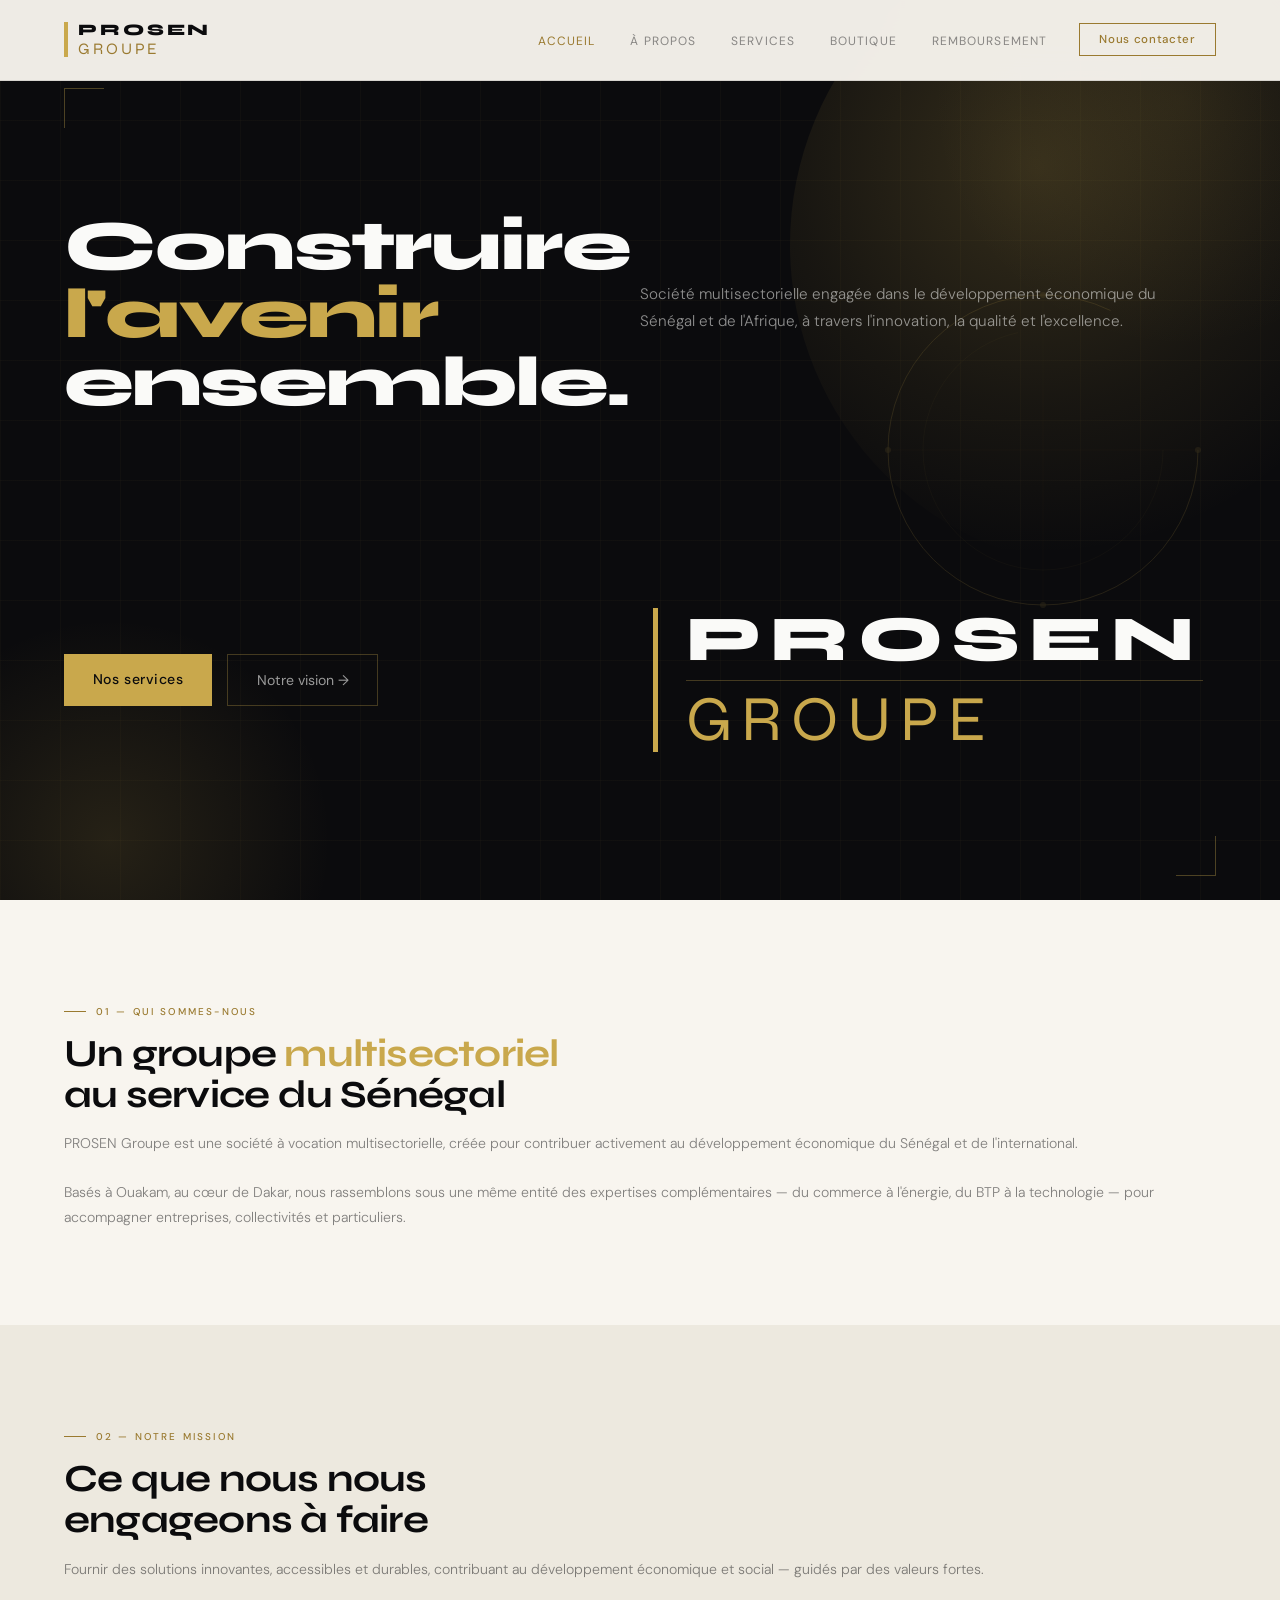
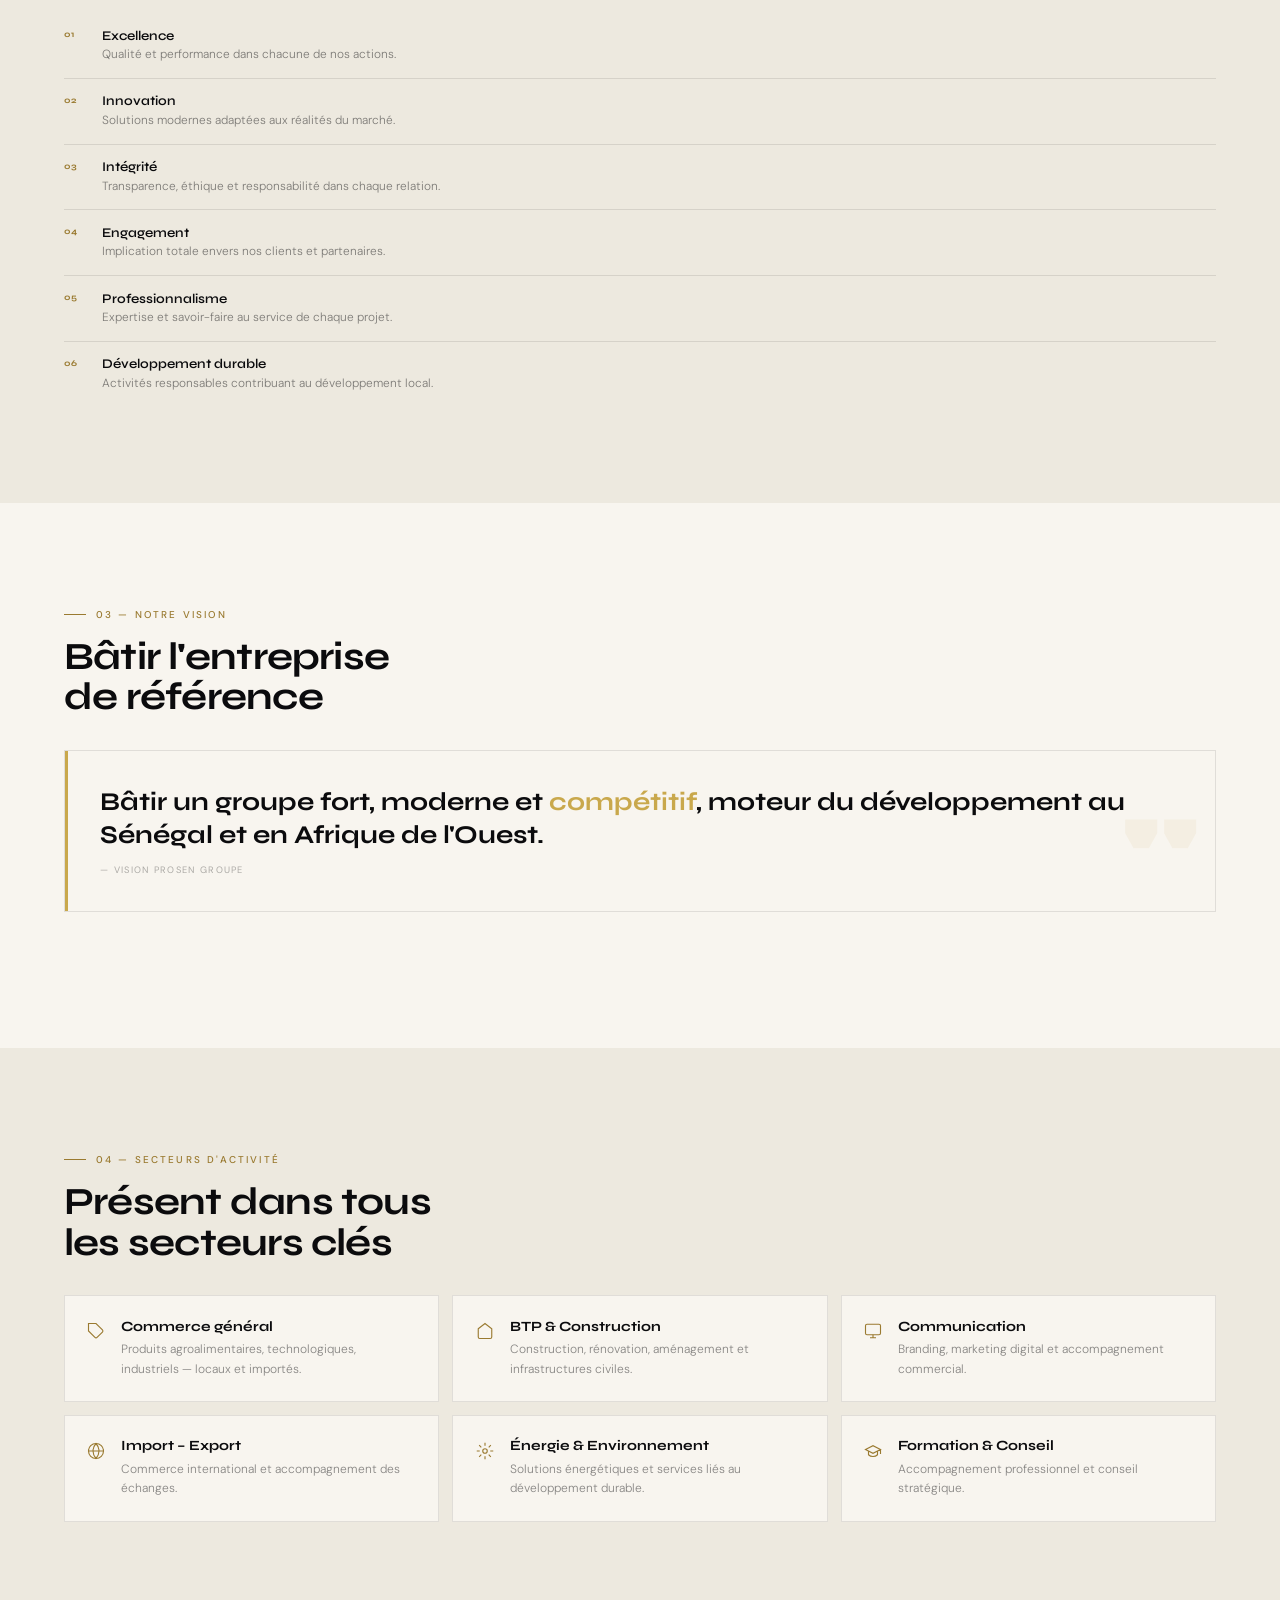
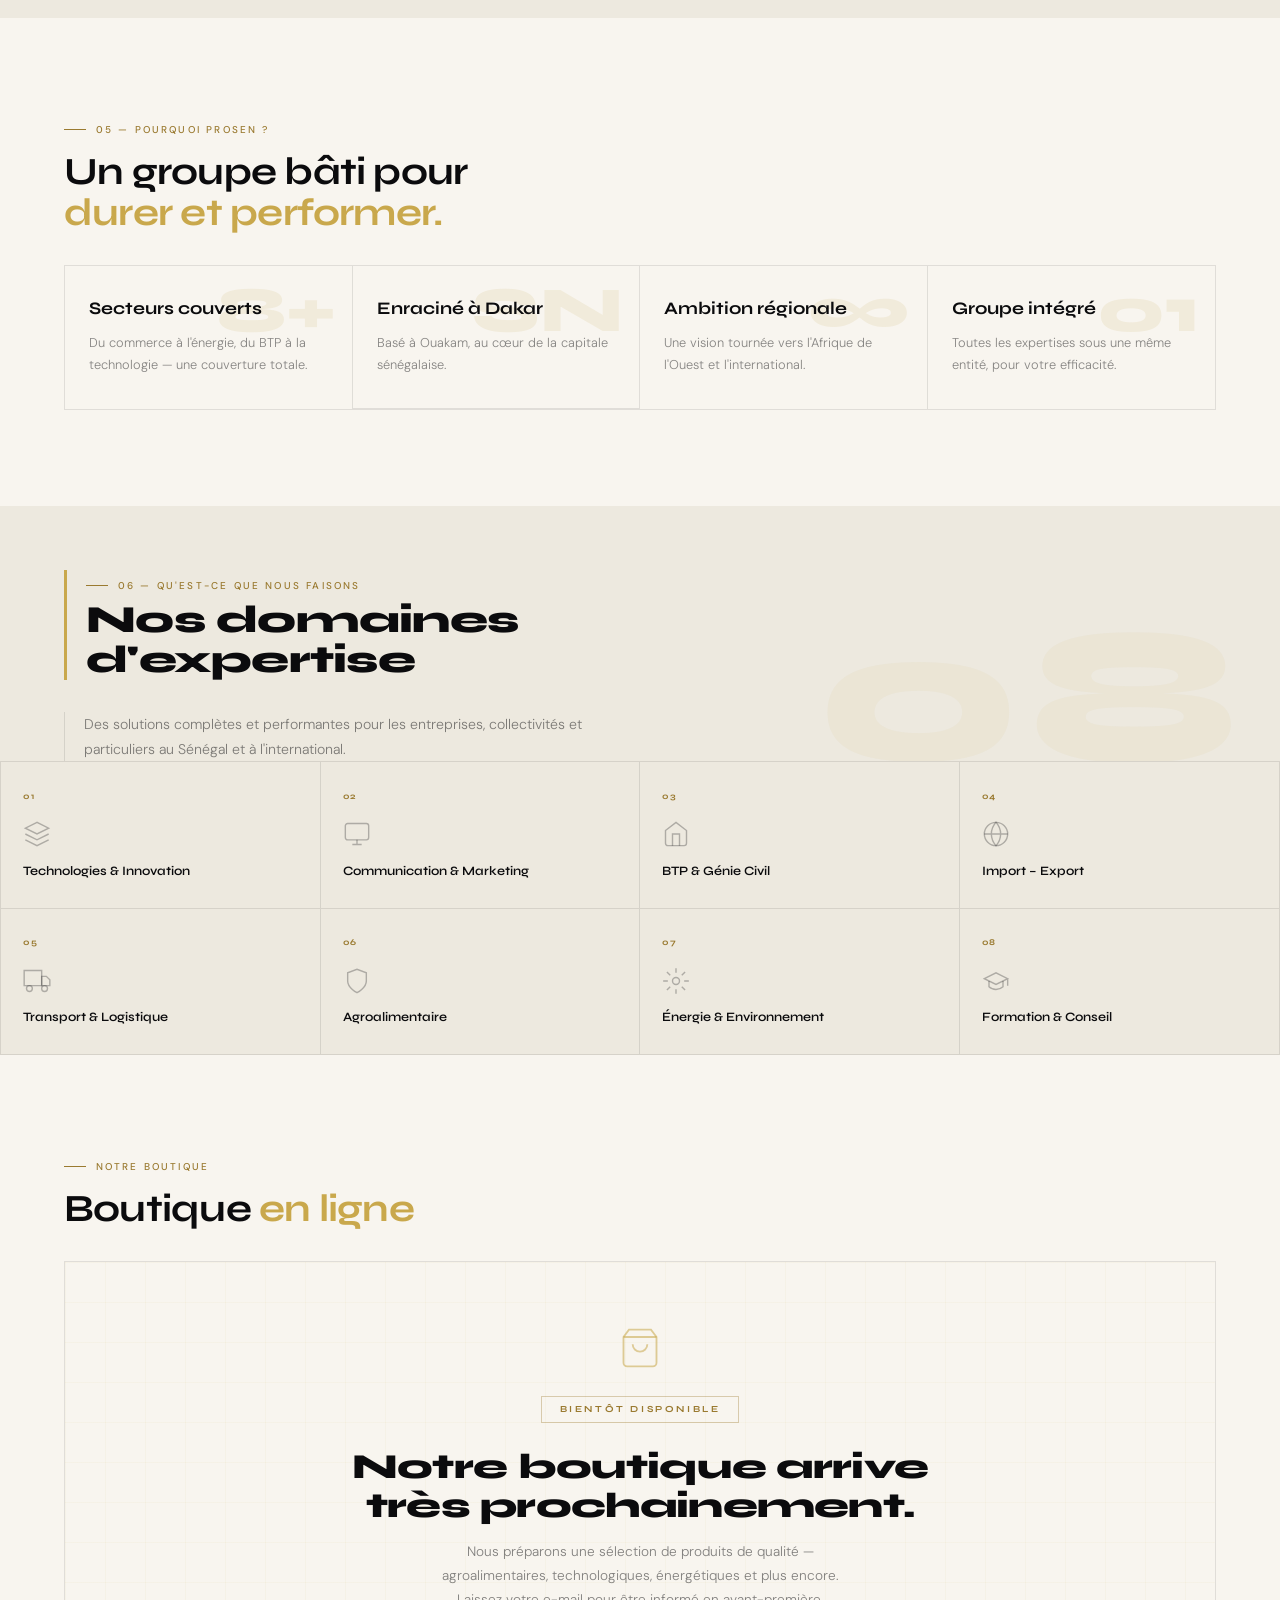
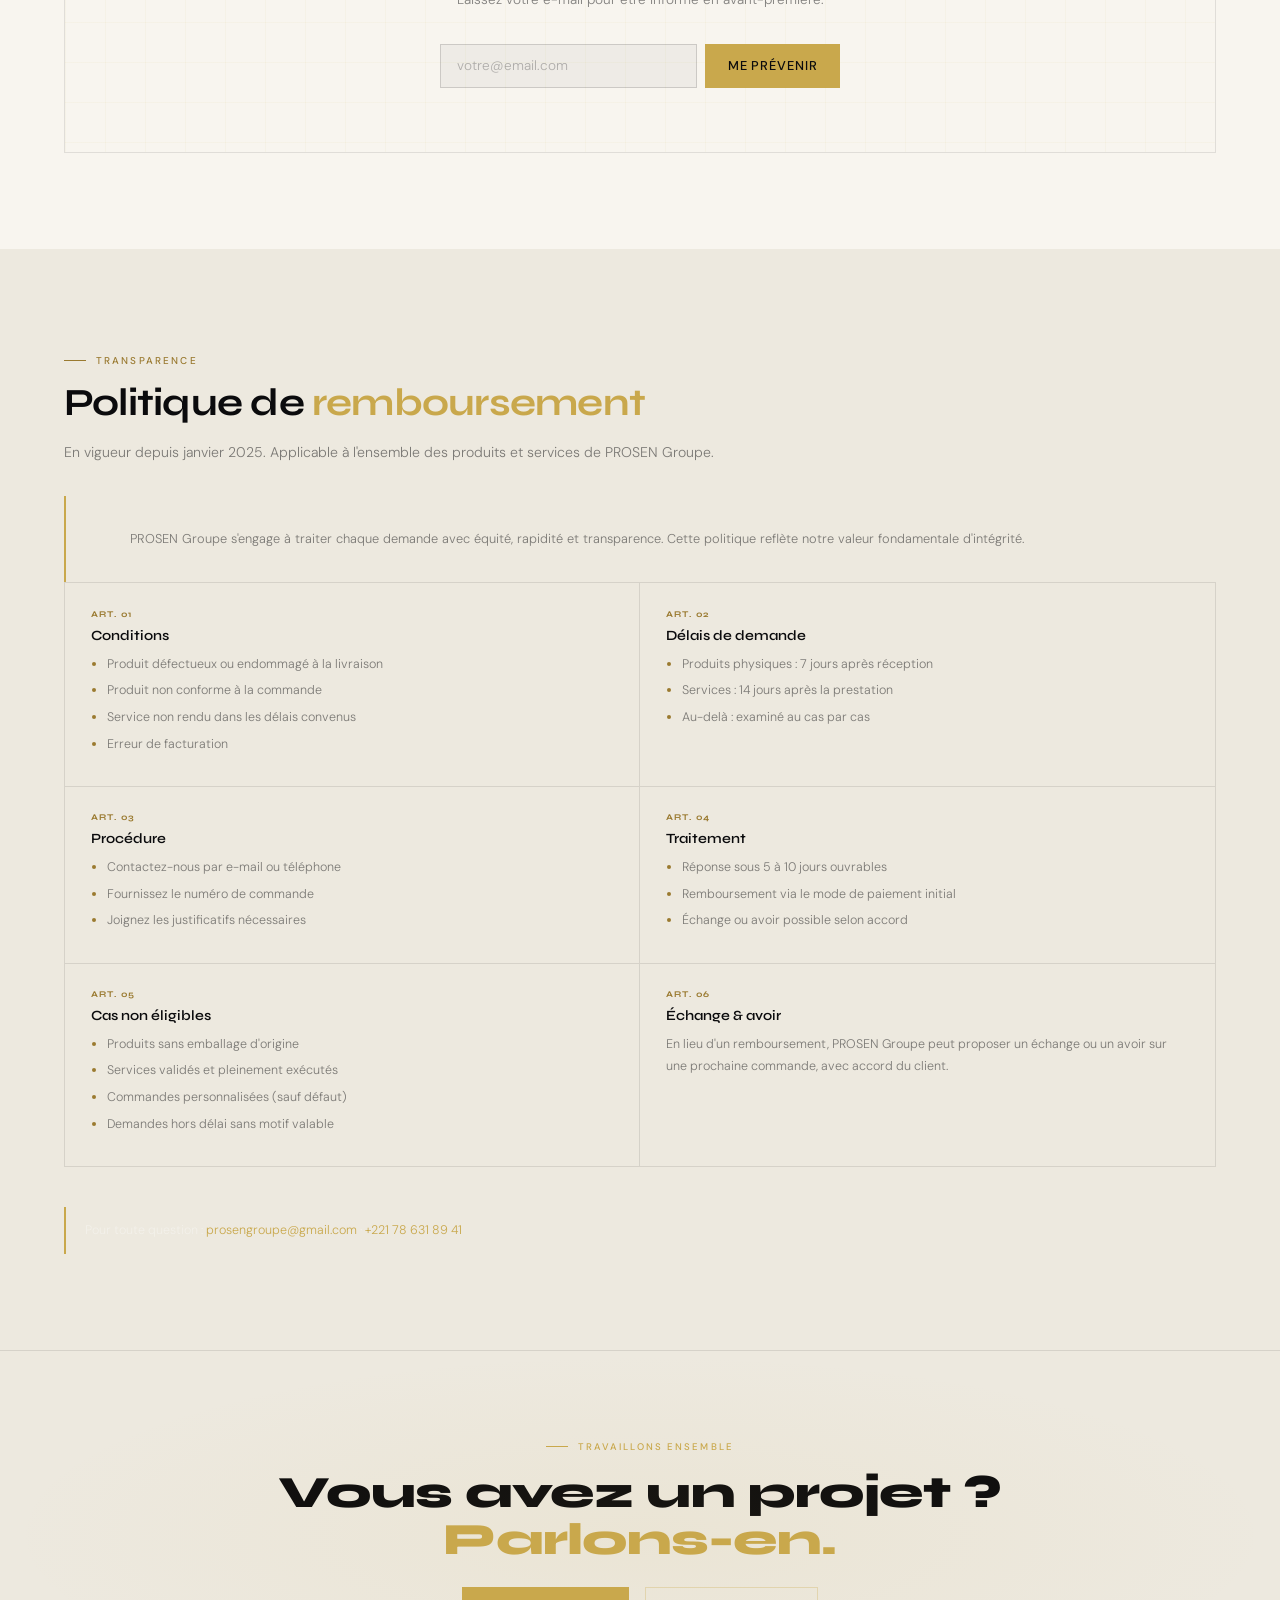
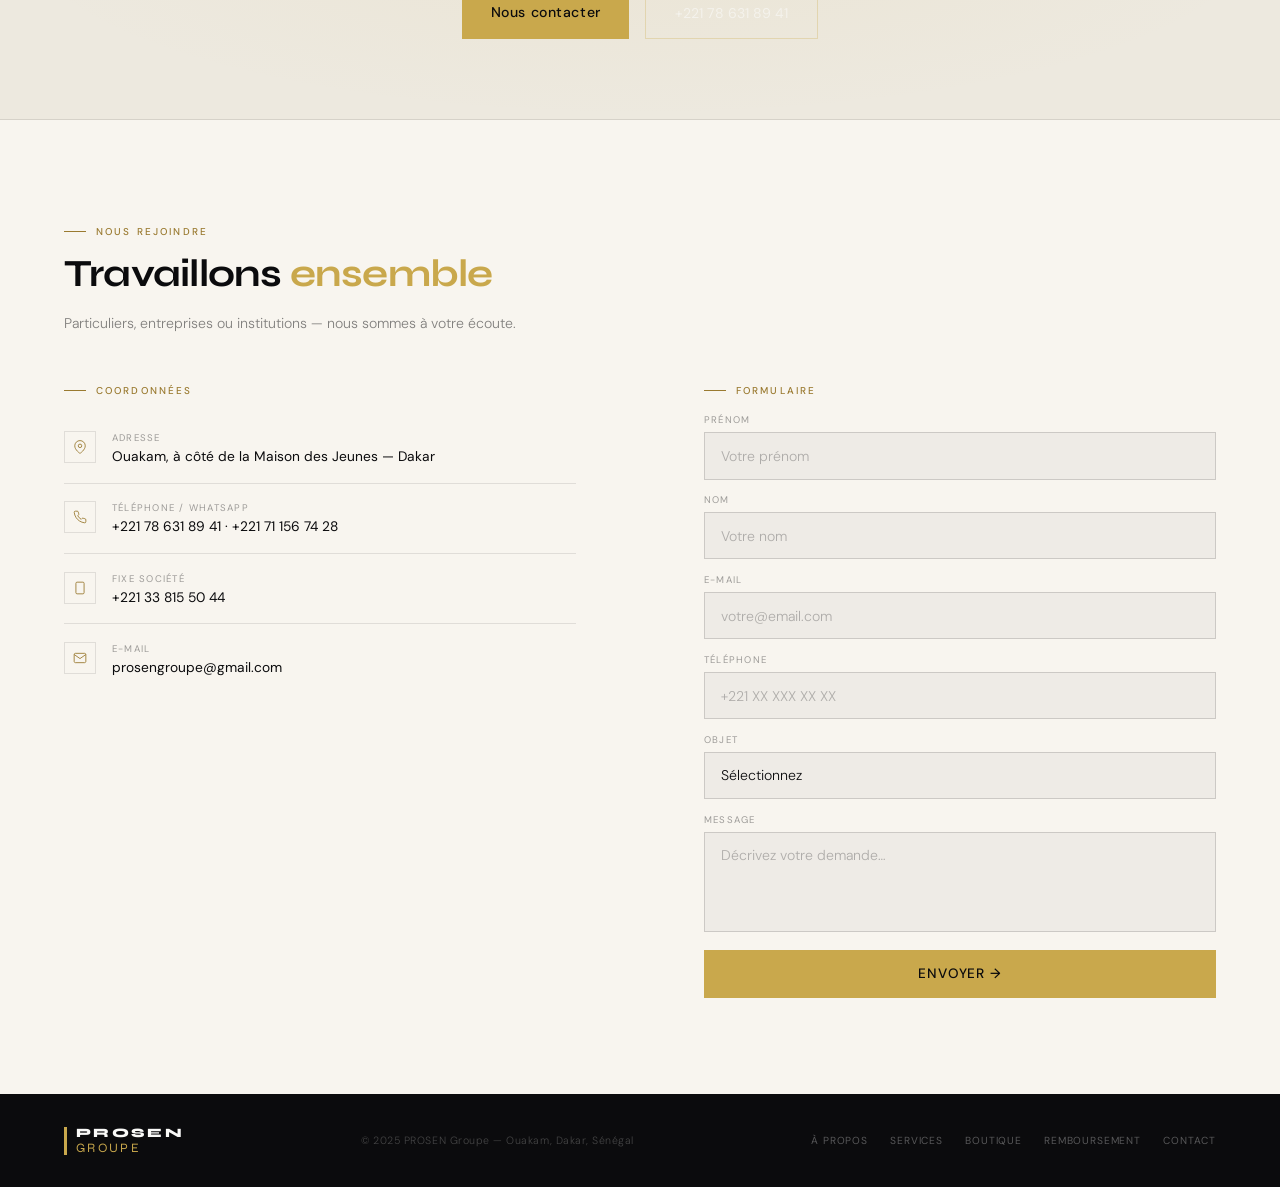
==== commit 26cfcb28: "Restructure narrative — 6 sections ordonnées: qui sommes-nous, mission, vision, secteurs, pourquoi P" ====
--- a/index.html
+++ b/index.html
@@ -176,20 +176,19 @@
 
 </section>
 
-<!-- ══ À PROPOS ══ -->
+<!-- ══ 1. QUI SOMMES-NOUS ══ -->
 <section id="apropos" class="sec">
-  <div class="sec-label reveal">Qui sommes-nous</div>
-  <h2 class="sec-title reveal rd1">Une vision <span style="color:var(--gold)">ambitieuse</span><br/>pour le Sénégal</h2>
-  <p class="sec-sub reveal rd2" style="margin-bottom:2rem">Société à vocation multisectorielle créée pour contribuer activement au développement économique du Sénégal et de l'international.</p>
-
-  <div class="about-statement reveal rd2">
-    <div class="about-quote">Bâtir un groupe fort, moderne et <span>compétitif</span>.</div>
-    <div class="about-src">— Vision PROSEN Groupe</div>
-  </div>
-
-  <div class="sec-label reveal">Notre mission</div>
-  <h3 class="reveal rd1" style="font-family:var(--D);font-weight:700;font-size:clamp(1.2rem,4vw,1.7rem);line-height:1.1;letter-spacing:-.015em;margin-bottom:.8rem">Ce que nous nous engageons à faire</h3>
-  <p class="sec-sub reveal rd2" style="margin-bottom:1.5rem">Fournir des solutions innovantes, accessibles et durables contribuant au développement économique et social.</p>
+  <div class="sec-label reveal">01 — Qui sommes-nous</div>
+  <h2 class="sec-title reveal rd1">Un groupe <span style="color:var(--gold)">multisectoriel</span><br/>au service du Sénégal</h2>
+  <p class="sec-sub reveal rd2" style="margin-bottom:1.5rem">PROSEN Groupe est une société à vocation multisectorielle, créée pour contribuer activement au développement économique du Sénégal et de l'international.</p>
+  <p class="sec-sub reveal rd3">Basés à Ouakam, au cœur de Dakar, nous rassemblons sous une même entité des expertises complémentaires — du commerce à l'énergie, du BTP à la technologie — pour accompagner entreprises, collectivités et particuliers.</p>
+</section>
+
+<!-- ══ 2. NOTRE MISSION ══ -->
+<section class="sec" style="background:var(--ink2)">
+  <div class="sec-label reveal">02 — Notre mission</div>
+  <h2 class="sec-title reveal rd1">Ce que nous nous<br/>engageons à faire</h2>
+  <p class="sec-sub reveal rd2" style="margin-bottom:2rem">Fournir des solutions innovantes, accessibles et durables, contribuant au développement économique et social — guidés par des valeurs fortes.</p>
 
   <div class="values-list">
     <div class="value-item reveal"><span class="value-num">01</span><div><div class="value-name">Excellence</div><div class="value-desc">Qualité et performance dans chacune de nos actions.</div></div></div>
@@ -201,25 +200,81 @@
   </div>
 </section>
 
-<section class="sec" style="background:var(--ink2);padding-top:2rem">
-  <div class="sec-label reveal">Nos partenaires</div>
-  <h2 class="sec-title reveal rd1">Un réseau de confiance</h2>
-  <p class="sec-sub reveal rd2" style="margin-bottom:1.5rem">Collaborations solides avec des acteurs nationaux et internationaux.</p>
-  <div class="partners-grid reveal rd3">
-    <div class="partner-item">Fournisseurs reconnus</div>
-    <div class="partner-item">Marques nationales</div>
-    <div class="partner-item">Marques internationales</div>
-    <div class="partner-item">Distributeurs</div>
-    <div class="partner-item">Entreprises partenaires</div>
-    <div class="partner-item">Institutions professionnelles</div>
-  </div>
-</section>
-
-<!-- ══ SERVICES ══ -->
+<!-- ══ 3. NOTRE VISION ══ -->
+<section class="sec">
+  <div class="sec-label reveal">03 — Notre vision</div>
+  <h2 class="sec-title reveal rd1" style="margin-bottom:2rem">Bâtir l'entreprise<br/>de référence</h2>
+  <div class="about-statement reveal rd2">
+    <div class="about-quote">Bâtir un groupe fort, moderne et <span>compétitif</span>, moteur du développement au Sénégal et en Afrique de l'Ouest.</div>
+    <div class="about-src">— Vision PROSEN Groupe</div>
+  </div>
+</section>
+
+<!-- ══ 4. LES SECTEURS D'ACTIVITÉ ══ -->
+<section class="sec" style="background:var(--ink2)">
+  <div class="sec-label reveal">04 — Secteurs d'activité</div>
+  <h2 class="sec-title reveal rd1">Présent dans tous<br/>les secteurs clés</h2>
+  <div class="secteurs-grid reveal rd2" style="margin-top:2rem">
+    <div class="secteur-card">
+      <div class="secteur-icon"><svg viewBox="0 0 24 24" fill="none" stroke="currentColor" stroke-width="1.5"><path d="M20.59 13.41l-7.17 7.17a2 2 0 01-2.83 0L2 12V2h10l8.59 8.59a2 2 0 010 2.82z"/><line x1="7" y1="7" x2="7.01" y2="7"/></svg></div>
+      <div><div class="secteur-name">Commerce général</div><div class="secteur-desc">Produits agroalimentaires, technologiques, industriels — locaux et importés.</div></div>
+    </div>
+    <div class="secteur-card">
+      <div class="secteur-icon"><svg viewBox="0 0 24 24" fill="none" stroke="currentColor" stroke-width="1.5"><path d="M3 9l9-7 9 7v11a2 2 0 01-2 2H5a2 2 0 01-2-2z"/></svg></div>
+      <div><div class="secteur-name">BTP &amp; Construction</div><div class="secteur-desc">Construction, rénovation, aménagement et infrastructures civiles.</div></div>
+    </div>
+    <div class="secteur-card">
+      <div class="secteur-icon"><svg viewBox="0 0 24 24" fill="none" stroke="currentColor" stroke-width="1.5"><rect x="2" y="3" width="20" height="14" rx="2"/><path d="M8 21h8M12 17v4"/></svg></div>
+      <div><div class="secteur-name">Communication</div><div class="secteur-desc">Branding, marketing digital et accompagnement commercial.</div></div>
+    </div>
+    <div class="secteur-card">
+      <div class="secteur-icon"><svg viewBox="0 0 24 24" fill="none" stroke="currentColor" stroke-width="1.5"><circle cx="12" cy="12" r="10"/><path d="M2 12h20M12 2a15.3 15.3 0 014 10 15.3 15.3 0 01-4 10 15.3 15.3 0 01-4-10 15.3 15.3 0 014-10z"/></svg></div>
+      <div><div class="secteur-name">Import – Export</div><div class="secteur-desc">Commerce international et accompagnement des échanges.</div></div>
+    </div>
+    <div class="secteur-card">
+      <div class="secteur-icon"><svg viewBox="0 0 24 24" fill="none" stroke="currentColor" stroke-width="1.5"><circle cx="12" cy="12" r="3"/><path d="M12 1v4M12 19v4M4.22 4.22l2.83 2.83M16.95 16.95l2.83 2.83M1 12h4M19 12h4M4.22 19.78l2.83-2.83M16.95 7.05l2.83-2.83"/></svg></div>
+      <div><div class="secteur-name">Énergie &amp; Environnement</div><div class="secteur-desc">Solutions énergétiques et services liés au développement durable.</div></div>
+    </div>
+    <div class="secteur-card">
+      <div class="secteur-icon"><svg viewBox="0 0 24 24" fill="none" stroke="currentColor" stroke-width="1.5"><path d="M22 10v6M2 10l10-5 10 5-10 5z"/><path d="M6 12v5c3 3 9 3 12 0v-5"/></svg></div>
+      <div><div class="secteur-name">Formation &amp; Conseil</div><div class="secteur-desc">Accompagnement professionnel et conseil stratégique.</div></div>
+    </div>
+  </div>
+</section>
+
+<!-- ══ 5. POURQUOI PROSEN ══ -->
+<section class="sec">
+  <div class="sec-label reveal">05 — Pourquoi PROSEN ?</div>
+  <h2 class="sec-title reveal rd1" style="margin-bottom:2rem">Un groupe bâti pour<br/><span style="color:var(--gold)">durer et performer.</span></h2>
+  <div class="showcase-grid reveal rd2">
+    <div class="showcase-item">
+      <div class="showcase-num">8+</div>
+      <div class="showcase-title">Secteurs couverts</div>
+      <div class="showcase-desc">Du commerce à l'énergie, du BTP à la technologie — une couverture totale.</div>
+    </div>
+    <div class="showcase-item">
+      <div class="showcase-num">SN</div>
+      <div class="showcase-title">Enraciné à Dakar</div>
+      <div class="showcase-desc">Basé à Ouakam, au cœur de la capitale sénégalaise.</div>
+    </div>
+    <div class="showcase-item">
+      <div class="showcase-num">∞</div>
+      <div class="showcase-title">Ambition régionale</div>
+      <div class="showcase-desc">Une vision tournée vers l'Afrique de l'Ouest et l'international.</div>
+    </div>
+    <div class="showcase-item">
+      <div class="showcase-num">01</div>
+      <div class="showcase-title">Groupe intégré</div>
+      <div class="showcase-desc">Toutes les expertises sous une même entité, pour votre efficacité.</div>
+    </div>
+  </div>
+</section>
+
+<!-- ══ 6. QU'EST-CE QUE NOUS FAISONS ══ -->
 <section id="services">
   <div class="services-header reveal">
     <div class="services-header-inner">
-      <div class="sec-label" style="margin-bottom:.5rem">Ce que nous faisons</div>
+      <div class="sec-label" style="margin-bottom:.5rem">06 — Qu'est-ce que nous faisons</div>
       <h2 style="font-family:var(--D);font-weight:800;font-size:clamp(1.6rem,5vw,2.4rem);color:var(--w);line-height:1.05;letter-spacing:-.02em">Nos domaines<br/>d'expertise</h2>
     </div>
     <p class="sec-sub" style="max-width:520px;padding-left:1.2rem;border-left:.5px solid var(--bd)">Des solutions complètes et performantes pour les entreprises, collectivités et particuliers au Sénégal et à l'international.</p>
@@ -269,66 +324,6 @@
         <div class="service-num">08</div>
         <div class="service-icon"><svg viewBox="0 0 24 24" fill="none" stroke="currentColor" stroke-width="1.2"><path d="M22 10v6M2 10l10-5 10 5-10 5z"/><path d="M6 12v5c3 3 9 3 12 0v-5"/></svg></div>
         <div class="service-name">Formation &amp; Conseil</div>
-      </div>
-    </div>
-  </div>
-
-  <!-- Showcase -->
-  <div class="sec" style="background:var(--ink);padding-top:3rem">
-    <div class="sec-label reveal">Pourquoi PROSEN</div>
-    <h2 class="sec-title reveal rd1" style="margin-bottom:2rem">Un groupe bâti pour<br/><span style="color:var(--gold)">durer et performer.</span></h2>
-    <div class="showcase-grid reveal rd2">
-      <div class="showcase-item">
-        <div class="showcase-num">8+</div>
-        <div class="showcase-title">Secteurs couverts</div>
-        <div class="showcase-desc">Du commerce à l'énergie, du BTP à la technologie — une couverture totale.</div>
-      </div>
-      <div class="showcase-item">
-        <div class="showcase-num">SN</div>
-        <div class="showcase-title">Enraciné à Dakar</div>
-        <div class="showcase-desc">Basé à Ouakam, au cœur de la capitale sénégalaise.</div>
-      </div>
-      <div class="showcase-item">
-        <div class="showcase-num">∞</div>
-        <div class="showcase-title">Ambition régionale</div>
-        <div class="showcase-desc">Une vision tournée vers l'Afrique de l'Ouest et l'international.</div>
-      </div>
-      <div class="showcase-item">
-        <div class="showcase-num">01</div>
-        <div class="showcase-title">Groupe intégré</div>
-        <div class="showcase-desc">Toutes les expertises sous une même entité, pour votre efficacité.</div>
-      </div>
-    </div>
-  </div>
-
-  <!-- Secteurs -->
-  <div class="sec" style="background:var(--ink2);padding-top:3rem">
-    <div class="sec-label reveal">Secteurs</div>
-    <h2 class="sec-title reveal rd1">Présent dans tous les secteurs clés</h2>
-    <div class="secteurs-grid reveal rd2" style="margin-top:2rem">
-      <div class="secteur-card">
-        <div class="secteur-icon"><svg viewBox="0 0 24 24" fill="none" stroke="currentColor" stroke-width="1.5"><path d="M20.59 13.41l-7.17 7.17a2 2 0 01-2.83 0L2 12V2h10l8.59 8.59a2 2 0 010 2.82z"/><line x1="7" y1="7" x2="7.01" y2="7"/></svg></div>
-        <div><div class="secteur-name">Commerce général</div><div class="secteur-desc">Produits agroalimentaires, technologiques, industriels — locaux et importés.</div></div>
-      </div>
-      <div class="secteur-card">
-        <div class="secteur-icon"><svg viewBox="0 0 24 24" fill="none" stroke="currentColor" stroke-width="1.5"><path d="M3 9l9-7 9 7v11a2 2 0 01-2 2H5a2 2 0 01-2-2z"/></svg></div>
-        <div><div class="secteur-name">BTP &amp; Construction</div><div class="secteur-desc">Construction, rénovation, aménagement et infrastructures civiles.</div></div>
-      </div>
-      <div class="secteur-card">
-        <div class="secteur-icon"><svg viewBox="0 0 24 24" fill="none" stroke="currentColor" stroke-width="1.5"><rect x="2" y="3" width="20" height="14" rx="2"/><path d="M8 21h8M12 17v4"/></svg></div>
-        <div><div class="secteur-name">Communication</div><div class="secteur-desc">Branding, marketing digital et accompagnement commercial.</div></div>
-      </div>
-      <div class="secteur-card">
-        <div class="secteur-icon"><svg viewBox="0 0 24 24" fill="none" stroke="currentColor" stroke-width="1.5"><circle cx="12" cy="12" r="10"/><path d="M2 12h20M12 2a15.3 15.3 0 014 10 15.3 15.3 0 01-4 10 15.3 15.3 0 01-4-10 15.3 15.3 0 014-10z"/></svg></div>
-        <div><div class="secteur-name">Import – Export</div><div class="secteur-desc">Commerce international et accompagnement des échanges.</div></div>
-      </div>
-      <div class="secteur-card">
-        <div class="secteur-icon"><svg viewBox="0 0 24 24" fill="none" stroke="currentColor" stroke-width="1.5"><circle cx="12" cy="12" r="3"/><path d="M12 1v4M12 19v4M4.22 4.22l2.83 2.83M16.95 16.95l2.83 2.83M1 12h4M19 12h4M4.22 19.78l2.83-2.83M16.95 7.05l2.83-2.83"/></svg></div>
-        <div><div class="secteur-name">Énergie &amp; Environnement</div><div class="secteur-desc">Solutions énergétiques et services liés au développement durable.</div></div>
-      </div>
-      <div class="secteur-card">
-        <div class="secteur-icon"><svg viewBox="0 0 24 24" fill="none" stroke="currentColor" stroke-width="1.5"><path d="M22 10v6M2 10l10-5 10 5-10 5z"/><path d="M6 12v5c3 3 9 3 12 0v-5"/></svg></div>
-        <div><div class="secteur-name">Formation &amp; Conseil</div><div class="secteur-desc">Accompagnement professionnel et conseil stratégique.</div></div>
       </div>
     </div>
   </div>
